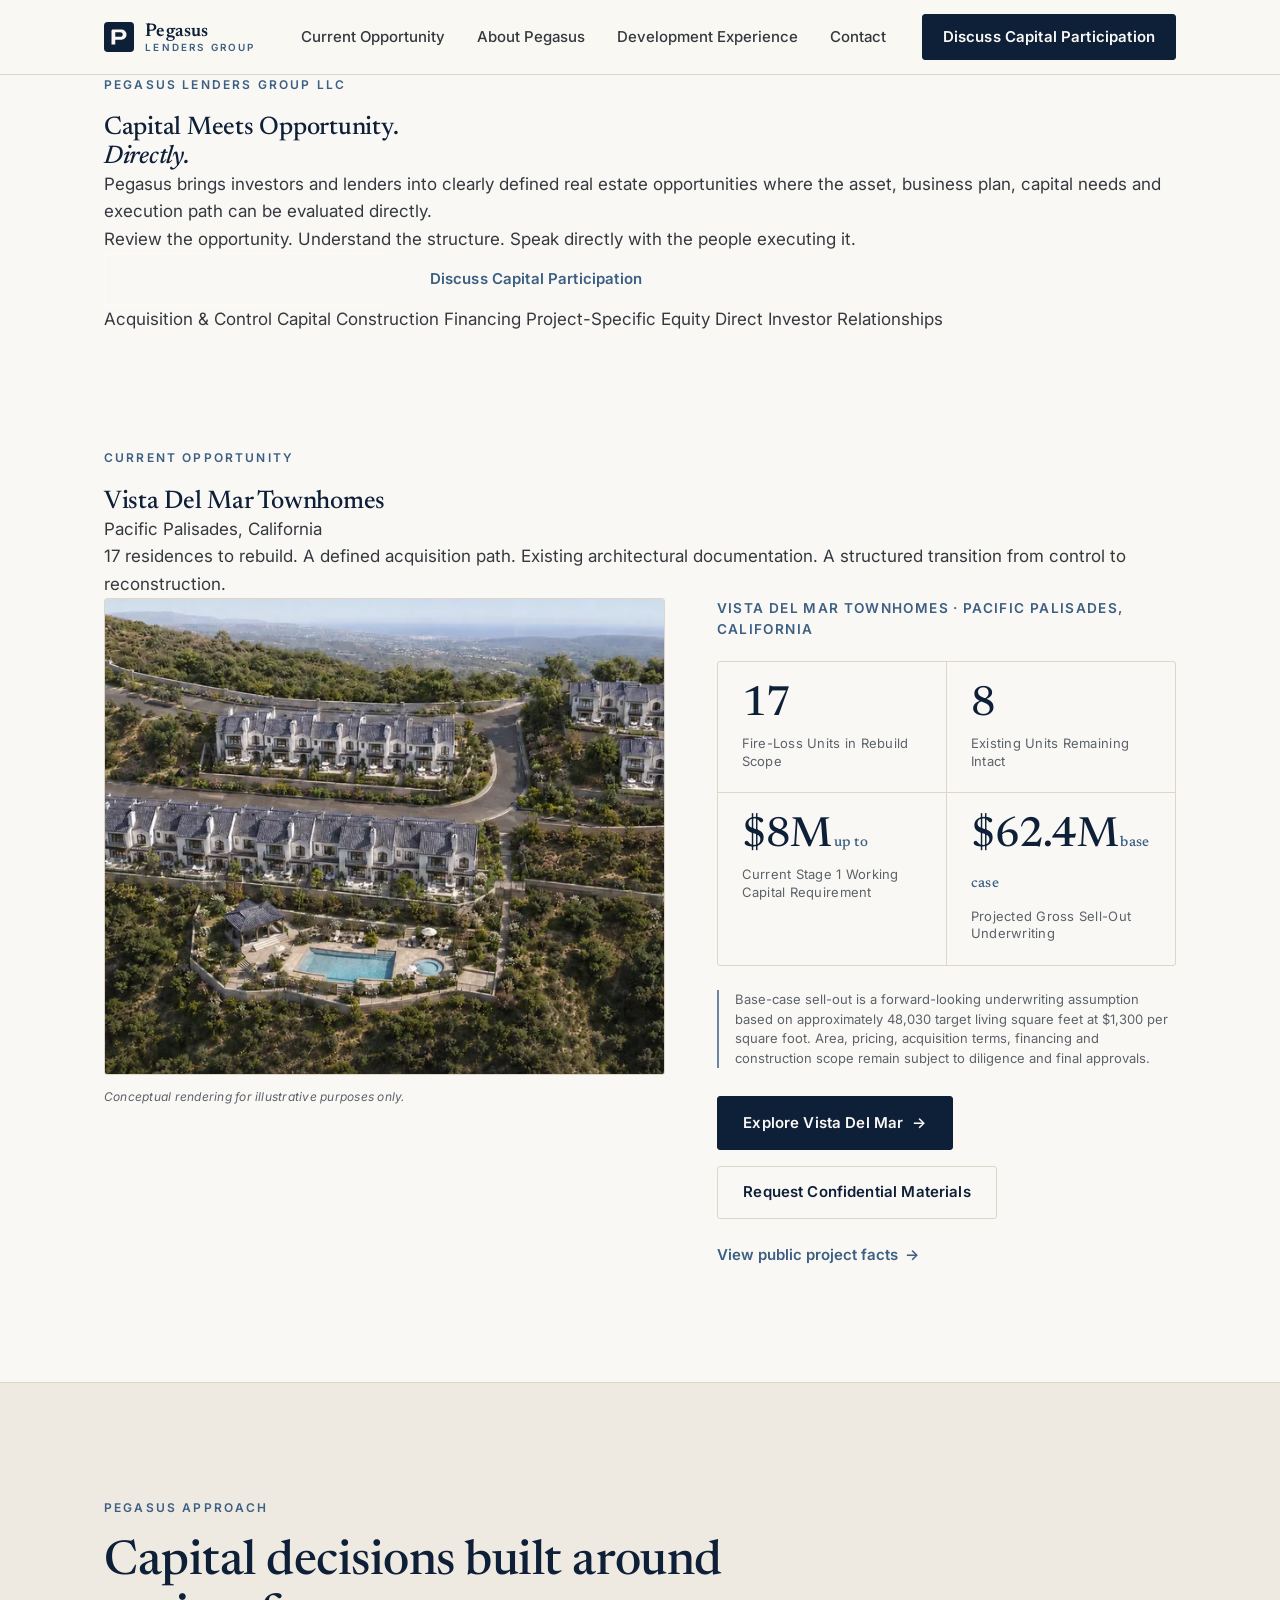
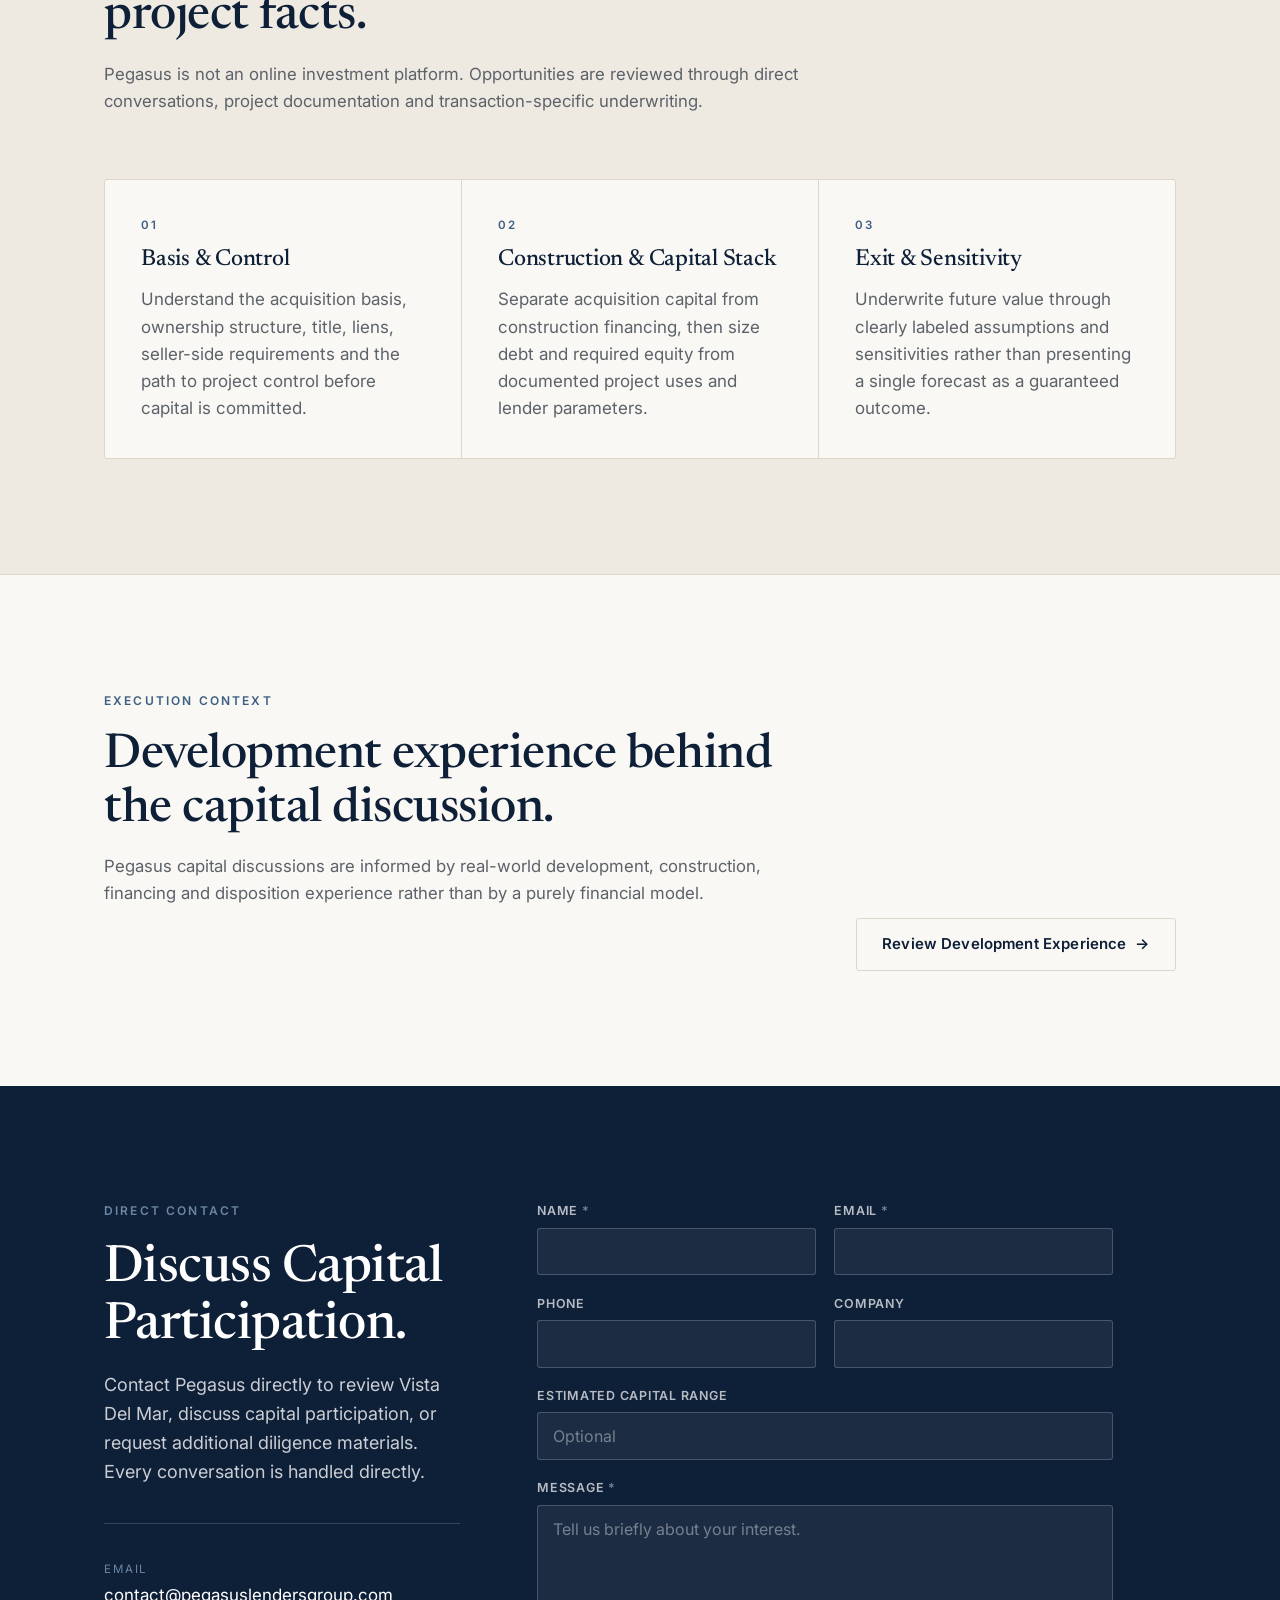
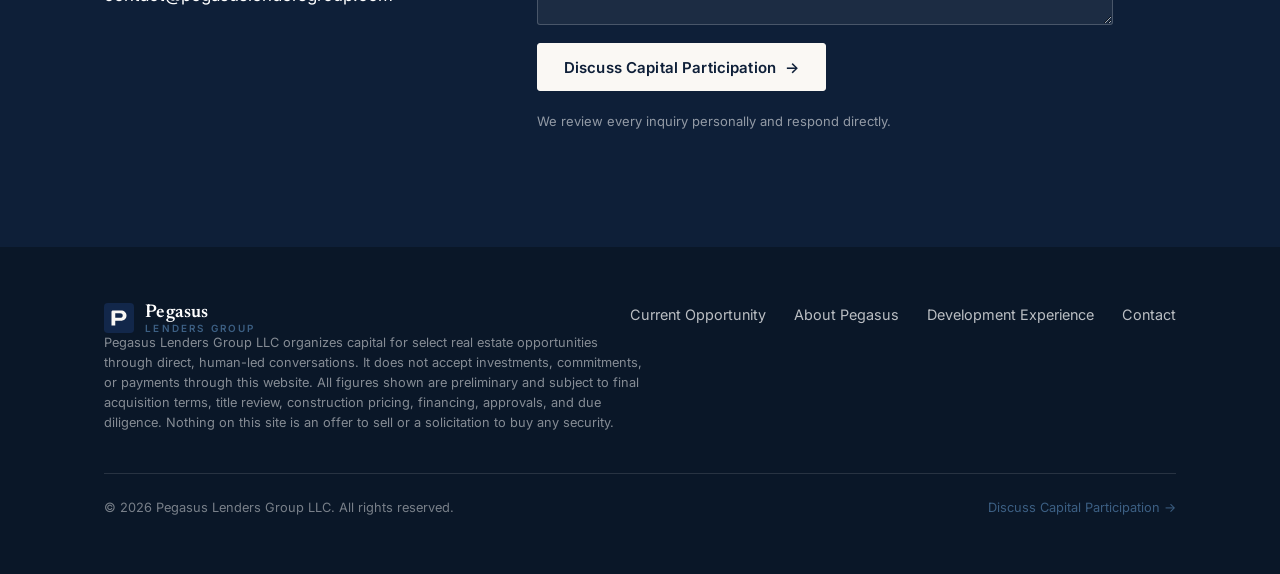
==== index.html @ 23fda511 "Separate Pegasus investor lead from current opportunity" ====
<!DOCTYPE html>
<html lang="en">
<head>
  <meta charset="UTF-8" />
  <meta name="viewport" content="width=device-width, initial-scale=1.0" />
  <script>document.documentElement.className += " js";</script>
  <title>Pegasus Lenders Group — Real Estate Capital & Current Opportunities</title>
  <meta name="description" content="Pegasus Lenders Group LLC organizes capital for select real estate opportunities through direct, human-led relationships. Review the current Vista Del Mar opportunity in Pacific Palisades." />
  <link rel="preconnect" href="https://fonts.googleapis.com" />
  <link rel="preconnect" href="https://fonts.gstatic.com" crossorigin />
  <link href="https://fonts.googleapis.com/css2?family=Inter:wght@400;500;600;700&family=Newsreader:opsz,wght@6..72,400;6..72,500;6..72,600&display=swap" rel="stylesheet" />
  <link rel="stylesheet" href="styles.css" />
  <link rel="icon" href="assets/favicon.svg" type="image/svg+xml" />
</head>
<body>
  <!-- Hidden static form for Netlify build-time detection.
       Field names must match the visible form exactly. -->
  <form name="capital-interest" method="POST" data-netlify="true" netlify-honeypot="bot-field" hidden>
    <input type="text" name="name" />
    <input type="email" name="email" />
    <input type="tel" name="phone" />
    <input type="text" name="company" />
    <input type="text" name="capitalRange" />
    <textarea name="message"></textarea>
    <input name="bot-field" />
  </form>

  <!-- ============ Header ============ -->
  <header class="site-header">
    <div class="wrap site-header__inner">
      <a class="brand" href="index.html" aria-label="Pegasus Lenders Group home">
        <svg class="brand__mark" viewBox="0 0 32 32" fill="none" aria-hidden="true">
          <rect width="32" height="32" rx="4" fill="#0e1f38" />
          <path d="M8 24V9.5C8 8.7 8.7 8 9.5 8H18c3.6 0 6 2.2 6 5.4 0 3.3-2.5 5.6-6.2 5.6H12v5H8Zm4-8.3h5.2c1.7 0 2.8-1 2.8-2.5s-1.1-2.4-2.8-2.4H12v4.9Z" fill="#faf8f4" />
        </svg>
        <span class="brand__text">
          <span class="brand__name">Pegasus</span>
          <span class="brand__sub">Lenders Group</span>
        </span>
      </a>

      <nav class="nav" aria-label="Primary">
        <ul class="nav__links">
          <li><a href="#opportunity">Current Opportunity</a></li>
          <li><a href="about.html">About Pegasus</a></li>
          <li><a href="development-experience.html">Development Experience</a></li>
          <li><a href="#contact">Contact</a></li>
        </ul>
        <a href="#contact" class="btn btn--primary nav__cta">Discuss Capital Participation</a>
      </nav>

      <button class="nav-toggle" aria-label="Menu" aria-expanded="false">
        <svg viewBox="0 0 24 24" fill="none" stroke="currentColor" stroke-width="1.8">
          <path d="M4 7h16M4 12h16M4 17h16" stroke-linecap="round" />
        </svg>
      </button>
    </div>
  </header>

  <main>
    <!-- ============ Corporate Investor Lead ============ -->
    <section class="capital-hero">
      <div class="wrap capital-hero__inner reveal">
        <p class="eyebrow">Pegasus Lenders Group LLC</p>
        <h1>Capital Meets Opportunity.<br><em>Directly.</em></h1>
        <p class="capital-hero__lede">Pegasus brings investors and lenders into clearly defined real estate opportunities where the asset, business plan, capital needs and execution path can be evaluated directly.</p>
        <p class="capital-hero__statement">Review the opportunity. Understand the structure. Speak directly with the people executing it.</p>
        <div class="btn-row capital-hero__actions">
          <a href="#opportunity" class="btn btn--light">Review Current Opportunity <span class="btn-arrow">→</span></a>
          <a href="#contact" class="btn btn--outline-light">Discuss Capital Participation</a>
        </div>
      </div>
      <div class="capital-hero__strip">
        <div class="wrap">
          <span>Acquisition &amp; Control Capital</span>
          <span>Construction Financing</span>
          <span>Project-Specific Equity</span>
          <span>Direct Investor Relationships</span>
        </div>
      </div>
    </section>

    <!-- ============ Current Opportunity ============ -->
    <section class="section current-opportunity" id="opportunity">
      <div class="wrap">
        <div class="opportunity-head reveal">
          <p class="eyebrow">Current Opportunity</p>
          <h2>Vista Del Mar Townhomes</h2>
          <p class="opportunity-head__place">Pacific Palisades, California</p>
          <p class="opportunity-head__lede">17 residences to rebuild. A defined acquisition path. Existing architectural documentation. A structured transition from control to reconstruction.</p>
        </div>

        <div class="lead__panel reveal">
          <figure class="lead__media opp__media">
            <span class="opp__tag">Current Opportunity</span>
            <picture>
              <source type="image/webp" srcset="public/images/projects/vista-del-mar/vista-del-mar-featured-960.webp 960w, public/images/projects/vista-del-mar/vista-del-mar-featured.webp 1672w" sizes="(max-width: 960px) 100vw, 56vw" />
              <img src="public/images/projects/vista-del-mar/vista-del-mar-featured.png" width="1672" height="941" fetchpriority="high" alt="Aerial conceptual rendering of Vista Del Mar Townhomes — a hillside townhouse community with a central pool and access roads, Pacific Palisades, California" />
            </picture>
            <figcaption class="opp__caption">Conceptual rendering for illustrative purposes only.</figcaption>
          </figure>

          <div class="lead__facts">
            <p class="lead__project">Vista Del Mar Townhomes · Pacific Palisades, California</p>

            <div class="stats">
              <div class="stat">
                <div class="stat__value">17</div>
                <span class="stat__label">Fire-Loss Units in Rebuild Scope</span>
              </div>
              <div class="stat">
                <div class="stat__value">8</div>
                <span class="stat__label">Existing Units Remaining Intact</span>
              </div>
              <div class="stat">
                <div class="stat__value">$8M<span class="unit">up to</span></div>
                <span class="stat__label">Current Stage 1 Working Capital Requirement</span>
              </div>
              <div class="stat">
                <div class="stat__value">$62.4M<span class="unit">base case</span></div>
                <span class="stat__label">Projected Gross Sell-Out Underwriting</span>
              </div>
            </div>

            <p class="disclaimer">Base-case sell-out is a forward-looking underwriting assumption based on approximately 48,030 target living square feet at $1,300 per square foot. Area, pricing, acquisition terms, financing and construction scope remain subject to diligence and final approvals.</p>

            <div class="btn-row">
              <a href="project.html" class="btn btn--primary">Explore Vista Del Mar <span class="btn-arrow">→</span></a>
              <a href="#contact" class="btn btn--ghost">Request Confidential Materials</a>
            </div>
            <a href="https://vistadelmartownhomes.com" target="_blank" rel="noopener noreferrer" class="text-link opportunity-facts-link">View public project facts <span class="btn-arrow">→</span></a>
          </div>
        </div>
      </div>
    </section>


    <section class="section section--stone" id="approach">
      <div class="wrap">
        <div class="section-head reveal">
          <p class="eyebrow">Pegasus Approach</p>
          <h2>Capital decisions built around project facts.</h2>
          <p class="section-head__support">Pegasus is not an online investment platform. Opportunities are reviewed through direct conversations, project documentation and transaction-specific underwriting.</p>
        </div>
        <div class="method-grid reveal">
          <article class="method-card">
            <span class="method-card__number">01</span>
            <h3>Basis & Control</h3>
            <p>Understand the acquisition basis, ownership structure, title, liens, seller-side requirements and the path to project control before capital is committed.</p>
          </article>
          <article class="method-card">
            <span class="method-card__number">02</span>
            <h3>Construction & Capital Stack</h3>
            <p>Separate acquisition capital from construction financing, then size debt and required equity from documented project uses and lender parameters.</p>
          </article>
          <article class="method-card">
            <span class="method-card__number">03</span>
            <h3>Exit & Sensitivity</h3>
            <p>Underwrite future value through clearly labeled assumptions and sensitivities rather than presenting a single forecast as a guaranteed outcome.</p>
          </article>
        </div>
      </div>
    </section>

    <section class="section" id="experience-preview">
      <div class="wrap experience-preview">
        <div class="section-head reveal">
          <p class="eyebrow">Execution Context</p>
          <h2>Development experience behind the capital discussion.</h2>
          <p class="section-head__support">Pegasus capital discussions are informed by real-world development, construction, financing and disposition experience rather than by a purely financial model.</p>
        </div>
        <div class="reveal">
          <a href="development-experience.html" class="btn btn--ghost">Review Development Experience <span class="btn-arrow">→</span></a>
        </div>
      </div>
    </section>

    <!-- ============ Direct Contact ============ -->
    <section class="section contact" id="contact">
      <div class="wrap">
        <div class="contact__grid">
          <div class="contact__intro reveal">
            <p class="eyebrow">Direct Contact</p>
            <h2>Discuss Capital Participation.</h2>
            <p class="lede">Contact Pegasus directly to review Vista Del Mar, discuss capital participation, or request additional diligence materials. Every conversation is handled directly.</p>

            <div class="contact__detail">
              <div class="contact__detail-item">
                <span>Email</span>
                <a href="mailto:contact@pegasuslendersgroup.com">contact@pegasuslendersgroup.com</a>
              </div>
            </div>
          </div>

          <div class="form-wrap reveal">
            <!-- Visible contact form — submits to Netlify via URL-encoded AJAX POST -->
            <form
              class="form"
              id="contact-form"
              name="capital-interest"
              method="POST"
              action="/"
              data-netlify="true"
              netlify-honeypot="bot-field"
              novalidate
            >
              <input type="hidden" name="form-name" value="capital-interest" />

              <!-- Honeypot: visually hidden, hidden from assistive tech, skipped in tab order -->
              <div class="visually-hidden" aria-hidden="true">
                <label>Do not fill this field
                  <input name="bot-field" tabindex="-1" autocomplete="off" />
                </label>
              </div>

              <div class="field">
                <label for="name">Name <span class="req" aria-hidden="true">*</span></label>
                <input type="text" id="name" name="name" autocomplete="name" required aria-required="true" />
                <span class="field__error" id="name-error" hidden>Please enter your name.</span>
              </div>
              <div class="field">
                <label for="email">Email <span class="req" aria-hidden="true">*</span></label>
                <input type="email" id="email" name="email" autocomplete="email" required aria-required="true" />
                <span class="field__error" id="email-error" hidden>Please enter a valid email address.</span>
              </div>
              <div class="field">
                <label for="phone">Phone</label>
                <input type="tel" id="phone" name="phone" autocomplete="tel" />
              </div>
              <div class="field">
                <label for="company">Company</label>
                <input type="text" id="company" name="company" autocomplete="organization" />
              </div>
              <div class="field field--full">
                <label for="capitalRange">Estimated Capital Range</label>
                <input type="text" id="capitalRange" name="capitalRange" placeholder="Optional" />
              </div>
              <div class="field field--full">
                <label for="message">Message <span class="req" aria-hidden="true">*</span></label>
                <textarea id="message" name="message" required aria-required="true" placeholder="Tell us briefly about your interest."></textarea>
                <span class="field__error" id="message-error" hidden>Please enter a message.</span>
              </div>

              <div class="form__actions">
                <button type="submit" class="btn btn--primary" id="submit-btn">Discuss Capital Participation <span class="btn-arrow">→</span></button>
                <p class="form__note">We review every inquiry personally and respond directly.</p>
              </div>

              <p class="form-status form-status--error" id="form-error" role="alert" hidden>
                Your message could not be sent. Please email
                <a href="mailto:contact@pegasuslendersgroup.com">contact@pegasuslendersgroup.com</a>.
              </p>
            </form>

            <!-- Success confirmation (revealed on success; focus moves here) -->
            <div class="form-success" id="form-success" tabindex="-1" role="status" aria-live="polite" hidden>
              <h3>Thank you.</h3>
              <p>Your message has been received. Pegasus will contact you directly.</p>
            </div>
          </div>
        </div>
      </div>
    </section>
  </main>

  <!-- ============ Footer ============ -->
  <footer class="site-footer">
    <div class="wrap">
      <div class="site-footer__inner">
        <div class="brand">
          <svg class="brand__mark" viewBox="0 0 32 32" fill="none" aria-hidden="true">
            <rect width="32" height="32" rx="4" fill="#12274a" />
            <path d="M8 24V9.5C8 8.7 8.7 8 9.5 8H18c3.6 0 6 2.2 6 5.4 0 3.3-2.5 5.6-6.2 5.6H12v5H8Zm4-8.3h5.2c1.7 0 2.8-1 2.8-2.5s-1.1-2.4-2.8-2.4H12v4.9Z" fill="#faf8f4" />
          </svg>
          <span class="brand__text">
            <span class="brand__name">Pegasus</span>
            <span class="brand__sub">Lenders Group</span>
          </span>
        </div>
        <nav class="site-footer__nav" aria-label="Footer">
          <a href="#opportunity">Current Opportunity</a>
          <a href="about.html">About Pegasus</a>
          <a href="development-experience.html">Development Experience</a>
          <a href="#contact">Contact</a>
        </nav>
      </div>
      <p class="site-footer__legal">Pegasus Lenders Group LLC organizes capital for select real estate opportunities through direct, human-led conversations. It does not accept investments, commitments, or payments through this website. All figures shown are preliminary and subject to final acquisition terms, title review, construction pricing, financing, approvals, and due diligence. Nothing on this site is an offer to sell or a solicitation to buy any security.</p>
      <div class="site-footer__bottom">
        <span>© 2026 Pegasus Lenders Group LLC. All rights reserved.</span>
        <a href="#contact">Discuss Capital Participation →</a>
      </div>
    </div>
  </footer>

  <script src="script.js"></script>
</body>
</html>
---- styles.css ----
/* ============================================================
   Pegasus Lenders Group — Design System
   Institutional · direct · financially serious · modern · clean
   Palette: warm white · light stone · deep navy · graphite · restrained steel blue
   No gold. No crypto aesthetic.
   ============================================================ */

:root {
  /* Palette */
  --warm-white: #faf8f4;
  --stone: #efeae1;
  --stone-2: #e7e1d6;
  --hairline: #ded7c9;
  --navy: #0e1f38;
  --navy-deep: #0a1728;
  --graphite: #34393f;
  --graphite-soft: #5c626a;
  --steel: #3c5f83;
  --steel-soft: #6a86a3;

  /* Typography */
  --serif: "Newsreader", Georgia, "Times New Roman", serif;
  --sans: "Inter", -apple-system, BlinkMacSystemFont, "Segoe UI", Helvetica, Arial, sans-serif;

  /* Rhythm */
  --section-y: clamp(4.5rem, 9vw, 8.5rem);
  --gutter: clamp(1.25rem, 5vw, 4rem);
  --maxw: 1200px;
  --radius: 3px;
  --ease: cubic-bezier(0.22, 1, 0.36, 1);
}

*,
*::before,
*::after {
  box-sizing: border-box;
}

html {
  scroll-behavior: smooth;
  -webkit-text-size-adjust: 100%;
}

body {
  margin: 0;
  font-family: var(--sans);
  color: var(--graphite);
  background: var(--warm-white);
  line-height: 1.6;
  font-size: 1.0625rem;
  -webkit-font-smoothing: antialiased;
  text-rendering: optimizeLegibility;
}

img {
  max-width: 100%;
  display: block;
}

/* Ensure the [hidden] attribute always wins over component display rules
   (e.g. .form { display: grid }) — used for form success/error toggling. */
[hidden] {
  display: none !important;
}

a {
  color: var(--steel);
  text-decoration: none;
  transition: color 0.2s var(--ease);
}

a:hover {
  color: var(--navy);
}

h1,
h2,
h3,
h4 {
  font-family: var(--serif);
  color: var(--navy);
  font-weight: 500;
  line-height: 1.12;
  letter-spacing: -0.01em;
  margin: 0;
}

p {
  margin: 0;
}

/* ---------- Layout helpers ---------- */
.wrap {
  width: 100%;
  max-width: var(--maxw);
  margin-inline: auto;
  padding-inline: var(--gutter);
}

.section {
  padding-block: var(--section-y);
}

.section--stone {
  background: var(--stone);
  border-block: 1px solid var(--hairline);
}

.eyebrow {
  font-family: var(--sans);
  font-size: 0.75rem;
  font-weight: 600;
  letter-spacing: 0.18em;
  text-transform: uppercase;
  color: var(--steel);
  margin: 0 0 1.25rem;
}

.section-head {
  max-width: 46rem;
  margin-bottom: clamp(2.5rem, 5vw, 4rem);
}

.section-head h2 {
  font-size: clamp(1.9rem, 4vw, 3rem);
}

.section-head .lede {
  margin-top: 1rem;
  font-size: 1.125rem;
  color: var(--graphite-soft);
  max-width: 40rem;
}

/* ---------- Buttons ---------- */
.btn {
  display: inline-flex;
  align-items: center;
  gap: 0.55rem;
  font-family: var(--sans);
  font-size: 0.9375rem;
  font-weight: 600;
  letter-spacing: 0.01em;
  padding: 0.85rem 1.6rem;
  border-radius: var(--radius);
  border: 1px solid transparent;
  cursor: pointer;
  transition: all 0.2s var(--ease);
  white-space: nowrap;
}

.btn--primary {
  background: var(--navy);
  color: var(--warm-white);
  border-color: var(--navy);
}

.btn--primary:hover {
  background: var(--navy-deep);
  color: #fff;
  transform: translateY(-1px);
}

.btn--ghost {
  background: transparent;
  color: var(--navy);
  border-color: var(--hairline);
}

.btn--ghost:hover {
  border-color: var(--navy);
  color: var(--navy);
}

.btn--light {
  background: transparent;
  color: var(--warm-white);
  border-color: rgba(255, 255, 255, 0.32);
}

.btn--light:hover {
  border-color: rgba(255, 255, 255, 0.9);
  color: #fff;
}

/* Filled light button for primary actions on dark backgrounds. */
.btn--invert {
  background: var(--warm-white);
  color: var(--navy);
  border-color: var(--warm-white);
}

.btn--invert:hover {
  background: #fff;
  color: var(--navy-deep);
  transform: translateY(-1px);
}

.btn-arrow {
  transition: transform 0.2s var(--ease);
}

.btn:hover .btn-arrow {
  transform: translateX(3px);
}

.btn-row {
  display: flex;
  flex-wrap: wrap;
  gap: 1rem;
}

/* ---------- Header ---------- */
.site-header {
  position: sticky;
  top: 0;
  z-index: 50;
  background: rgba(250, 248, 244, 0.86);
  backdrop-filter: saturate(180%) blur(12px);
  border-bottom: 1px solid var(--hairline);
}

.site-header__inner {
  display: flex;
  align-items: center;
  justify-content: space-between;
  height: 74px;
}

.brand {
  display: inline-flex;
  align-items: center;
  gap: 0.7rem;
  color: var(--navy);
}

.brand__mark {
  width: 30px;
  height: 30px;
  flex: none;
}

.brand__text {
  display: flex;
  flex-direction: column;
  line-height: 1.05;
}

.brand__name {
  font-family: var(--serif);
  font-size: 1.16rem;
  font-weight: 600;
  letter-spacing: 0.01em;
}

.brand__sub {
  font-size: 0.62rem;
  font-weight: 600;
  letter-spacing: 0.22em;
  text-transform: uppercase;
  color: var(--steel);
}

.nav {
  display: flex;
  align-items: center;
  gap: 2.25rem;
}

.nav__links {
  display: flex;
  gap: 2rem;
  list-style: none;
  margin: 0;
  padding: 0;
}

.nav__links a {
  color: var(--graphite);
  font-size: 0.9375rem;
  font-weight: 500;
}

.nav__links a:hover {
  color: var(--navy);
}

.nav__cta {
  padding: 0.6rem 1.25rem;
}

.nav-toggle {
  display: none;
  background: none;
  border: 0;
  cursor: pointer;
  padding: 0.5rem;
  color: var(--navy);
}

.nav-toggle svg {
  width: 24px;
  height: 24px;
}

/* ---------- Hero ---------- */
.hero {
  position: relative;
  background: var(--navy);
  color: var(--warm-white);
  overflow: hidden;
}

.hero__bg {
  position: absolute;
  inset: 0;
  opacity: 0.6;
  z-index: 0;
}

.hero__bg picture {
  display: block;
  width: 100%;
  height: 100%;
}

.hero__bg img {
  width: 100%;
  height: 100%;
  object-fit: cover;
  object-position: 70% center;
}

/* Deep-navy blend: near-opaque behind the text (left), lifting on the
   right so the Hollyline crop supports the hero without competing. */
.hero::after {
  content: "";
  position: absolute;
  inset: 0;
  background: linear-gradient(
      100deg,
      rgba(10, 23, 40, 0.95) 0%,
      rgba(10, 23, 40, 0.86) 46%,
      rgba(14, 31, 56, 0.62) 100%
    ),
    linear-gradient(
      to bottom,
      rgba(10, 23, 40, 0.15) 0%,
      rgba(10, 23, 40, 0) 40%,
      rgba(10, 23, 40, 0.35) 100%
    );
  z-index: 1;
}

.hero__inner {
  position: relative;
  z-index: 2;
  padding-block: clamp(5rem, 12vw, 9.5rem);
  max-width: 54rem;
}

.hero .eyebrow {
  color: var(--steel-soft);
}

.hero h1 {
  color: #fff;
  font-size: clamp(2.6rem, 6.2vw, 5rem);
  line-height: 1.04;
  letter-spacing: -0.02em;
}

.hero__lede {
  margin-top: 1.75rem;
  font-size: clamp(1.125rem, 2vw, 1.375rem);
  color: rgba(255, 255, 255, 0.82);
  max-width: 40rem;
  line-height: 1.5;
}

.hero .btn-row {
  margin-top: 2.5rem;
}

/* ---------- Lead: Pegasus identity + current opportunity ---------- */
.lead__intro {
  max-width: 52rem;
  margin-bottom: clamp(2rem, 4vw, 3rem);
}

.lead__intro h1 {
  font-size: clamp(2.1rem, 4.6vw, 3.4rem);
  line-height: 1.08;
}

.lead__support {
  margin-top: 1.25rem;
  font-size: clamp(1.1rem, 1.7vw, 1.3rem);
  color: var(--graphite-soft);
  max-width: 42rem;
  line-height: 1.5;
}

.lead__panel {
  display: grid;
  grid-template-columns: 1.1fr 0.9fr;
  gap: clamp(2rem, 4vw, 3.5rem);
  align-items: start;
}

.lead__facts {
  display: flex;
  flex-direction: column;
}

.lead__project {
  font-size: 0.85rem;
  font-weight: 600;
  letter-spacing: 0.1em;
  text-transform: uppercase;
  color: var(--steel);
  margin: 0;
}

.lead__facts .stats {
  margin-top: 1.25rem;
}

.lead__facts .btn-row {
  margin-top: 1.75rem;
}

/* Rendering figure (shared) */
.opp__media,
.lead__media {
  position: relative;
  margin: 0;
}

.opp__media picture,
.lead__media picture {
  display: block;
  position: relative;
  border-radius: var(--radius);
  overflow: hidden;
  border: 1px solid var(--hairline);
  aspect-ratio: 4 / 3.4;
  background: var(--stone-2);
}

.opp__media img,
.lead__media img {
  width: 100%;
  height: 100%;
  object-fit: cover;
}

.opp__caption {
  margin-top: 0.75rem;
  font-size: 0.75rem;
  letter-spacing: 0.02em;
  color: var(--graphite-soft);
  font-style: italic;
}

.opp__tag {
  position: absolute;
  top: 1rem;
  left: 1rem;
  background: rgba(10, 23, 40, 0.9);
  color: #fff;
  font-size: 0.7rem;
  font-weight: 600;
  letter-spacing: 0.14em;
  text-transform: uppercase;
  padding: 0.45rem 0.85rem;
  border-radius: 2px;
}

/* Stat grid — let the numbers carry it */
.stats {
  margin-top: 2.25rem;
  display: grid;
  grid-template-columns: repeat(2, 1fr);
  gap: 1px;
  background: var(--hairline);
  border: 1px solid var(--hairline);
  border-radius: var(--radius);
  overflow: hidden;
}

.stat {
  background: var(--warm-white);
  padding: 1.4rem 1.5rem;
}

.stat--wide {
  grid-column: 1 / -1;
}

.stat__value {
  font-family: var(--serif);
  font-size: clamp(1.9rem, 4vw, 2.6rem);
  font-weight: 500;
  color: var(--navy);
  line-height: 1;
  letter-spacing: -0.02em;
  font-variant-numeric: tabular-nums lining-nums;
}

.stat__value .unit {
  font-size: 0.9rem;
  color: var(--steel);
  letter-spacing: 0.02em;
  margin-left: 0.15rem;
}

.stat__label {
  display: block;
  margin-top: 0.55rem;
  font-family: var(--sans);
  font-size: 0.8125rem;
  color: var(--graphite-soft);
  letter-spacing: 0.02em;
  line-height: 1.35;
}

.disclaimer {
  margin-top: 1.5rem;
  font-size: 0.8125rem;
  line-height: 1.5;
  color: var(--graphite-soft);
  border-left: 2px solid var(--steel-soft);
  padding-left: 1rem;
}

/* ---------- Development Experience (proof of execution) ---------- */
.text-link {
  display: inline-flex;
  align-items: center;
  gap: 0.45rem;
  margin-top: 1.5rem;
  font-size: 0.9375rem;
  font-weight: 600;
  color: var(--steel);
}

.text-link:hover {
  color: var(--navy);
}

.text-link:hover .btn-arrow {
  transform: translateX(3px);
}

.proof-grid {
  display: grid;
  grid-template-columns: repeat(2, 1fr);
  gap: clamp(1.5rem, 3.5vw, 3rem);
}

.proof-card__media {
  margin: 0;
  overflow: hidden;
  border-radius: var(--radius);
  border: 1px solid var(--hairline);
  background: var(--stone-2);
  aspect-ratio: 3 / 2;
}

.proof-card__media picture {
  display: block;
  width: 100%;
  height: 100%;
}

.proof-card__media img {
  width: 100%;
  height: 100%;
  object-fit: cover;
}

.proof-card__meta {
  display: flex;
  align-items: center;
  justify-content: space-between;
  gap: 1rem;
  margin-top: 1.15rem;
}

.proof-card__meta h2,
.proof-card__meta h3 {
  font-size: clamp(1.2rem, 2vw, 1.5rem);
}

.proof-card__place {
  margin-top: 0.5rem;
  font-size: 0.85rem;
  color: var(--graphite-soft);
}

.status {
  flex: none;
  font-size: 0.68rem;
  font-weight: 600;
  letter-spacing: 0.1em;
  text-transform: uppercase;
  padding: 0.32rem 0.7rem;
  border-radius: 2px;
  border: 1px solid transparent;
}

.status--progress {
  color: var(--steel);
  background: rgba(60, 95, 131, 0.1);
  border-color: rgba(60, 95, 131, 0.28);
}

.status--done {
  color: var(--navy);
  background: rgba(14, 31, 56, 0.08);
  border-color: rgba(14, 31, 56, 0.2);
}

/* ---------- Contact ---------- */
.contact {
  background: var(--navy);
  color: var(--warm-white);
}

.contact h2 {
  color: #fff;
  font-size: clamp(2rem, 4.5vw, 3.2rem);
}

.contact__grid {
  display: grid;
  grid-template-columns: 0.85fr 1.15fr;
  gap: clamp(2.5rem, 6vw, 5rem);
  align-items: start;
}

.contact__intro .lede {
  margin-top: 1rem;
  color: rgba(255, 255, 255, 0.78);
  font-size: 1.125rem;
  max-width: 26rem;
}

.contact__intro .eyebrow {
  color: var(--steel-soft);
}

.contact__detail {
  margin-top: 2.25rem;
  padding-top: 2.25rem;
  border-top: 1px solid rgba(255, 255, 255, 0.16);
  display: grid;
  gap: 1rem;
}

.contact__detail a {
  color: #fff;
}

.contact__detail-item span {
  display: block;
  font-size: 0.72rem;
  letter-spacing: 0.16em;
  text-transform: uppercase;
  color: var(--steel-soft);
  margin-bottom: 0.25rem;
}

/* Form */
.form {
  display: grid;
  grid-template-columns: 1fr 1fr;
  gap: 1.15rem;
}

.field {
  display: flex;
  flex-direction: column;
  gap: 0.4rem;
}

.field--full {
  grid-column: 1 / -1;
}

.field label {
  font-size: 0.78rem;
  font-weight: 600;
  letter-spacing: 0.06em;
  text-transform: uppercase;
  color: rgba(255, 255, 255, 0.7);
}

.field input,
.field select,
.field textarea {
  font-family: var(--sans);
  font-size: 1rem;
  color: #fff;
  background: rgba(255, 255, 255, 0.06);
  border: 1px solid rgba(255, 255, 255, 0.2);
  border-radius: var(--radius);
  padding: 0.8rem 0.9rem;
  transition: border-color 0.2s var(--ease), background 0.2s var(--ease);
}

.field textarea {
  resize: vertical;
  min-height: 120px;
}

.field select {
  appearance: none;
  background-image: url("data:image/svg+xml,%3Csvg xmlns='http://www.w3.org/2000/svg' width='12' height='8' viewBox='0 0 12 8'%3E%3Cpath fill='%236a86a3' d='M1 1l5 5 5-5'/%3E%3C/svg%3E");
  background-repeat: no-repeat;
  background-position: right 0.9rem center;
  padding-right: 2.25rem;
}

.field select option {
  color: #111;
}

.field input::placeholder,
.field textarea::placeholder {
  color: rgba(255, 255, 255, 0.4);
}

.field input:focus,
.field select:focus,
.field textarea:focus {
  outline: none;
  border-color: var(--steel-soft);
  background: rgba(255, 255, 255, 0.1);
}

.form__actions {
  grid-column: 1 / -1;
  display: flex;
  align-items: center;
  gap: 1.25rem;
  flex-wrap: wrap;
}

.form__actions .btn--primary {
  background: var(--warm-white);
  color: var(--navy);
  border-color: var(--warm-white);
}

.form__actions .btn--primary:hover {
  background: #fff;
}

.form__note {
  font-size: 0.8125rem;
  color: rgba(255, 255, 255, 0.55);
}

/* Required marker + inline validation */
.req {
  color: var(--steel-soft);
}

.field__error {
  font-size: 0.8rem;
  color: #ffb4a8;
}

.field input[aria-invalid="true"],
.field textarea[aria-invalid="true"] {
  border-color: #e0806f;
  background: rgba(224, 128, 111, 0.08);
}

.form__actions .btn--primary[disabled] {
  opacity: 0.7;
  cursor: default;
}

.form__actions .btn--primary[disabled]:hover {
  transform: none;
}

/* Submission status */
.form-status {
  grid-column: 1 / -1;
  margin: 0;
  font-size: 0.9rem;
}

.form-status--error {
  color: #ffb4a8;
}

.form-status--error a {
  color: #fff;
  text-decoration: underline;
}

/* Success confirmation (replaces the form) */
.form-success {
  background: rgba(255, 255, 255, 0.06);
  border: 1px solid rgba(255, 255, 255, 0.2);
  border-radius: var(--radius);
  padding: clamp(1.75rem, 3vw, 2.5rem);
  outline: none;
}

.form-success h3 {
  color: #fff;
  font-size: 1.6rem;
}

.form-success p {
  margin-top: 0.6rem;
  color: rgba(255, 255, 255, 0.82);
  font-size: 1.0625rem;
}

/* Visually-hidden utility (honeypot; screen-reader-only content) */
.visually-hidden {
  position: absolute !important;
  width: 1px;
  height: 1px;
  padding: 0;
  margin: -1px;
  overflow: hidden;
  clip: rect(0, 0, 0, 0);
  white-space: nowrap;
  border: 0;
}

/* ---------- Internal pages (About, Development Experience) ---------- */
.page__head {
  max-width: 46rem;
  margin-bottom: clamp(2.5rem, 5vw, 3.5rem);
}

.page__head h1 {
  font-size: clamp(2.1rem, 4.4vw, 3.2rem);
  margin-top: 0.25rem;
}

.page__head .lede {
  margin-top: 1rem;
  font-size: 1.125rem;
  color: var(--graphite-soft);
  max-width: 40rem;
}

.prose {
  max-width: 42rem;
}

.prose p {
  font-size: 1.15rem;
  line-height: 1.6;
  color: var(--graphite);
  margin-bottom: 1.15rem;
}

.prose .btn-row {
  margin-top: 2rem;
}

/* Dark-on-light back link for internal pages */
.back-link--dark {
  color: var(--steel);
}

.back-link--dark:hover {
  color: var(--navy);
}

/* Footer utility nav */
.site-footer__nav {
  display: flex;
  flex-wrap: wrap;
  gap: 1.25rem 1.75rem;
  align-items: center;
}

.site-footer__nav a {
  color: rgba(255, 255, 255, 0.72);
  font-size: 0.9rem;
}

.site-footer__nav a:hover {
  color: #fff;
}

/* ---------- Footer ---------- */
.site-footer {
  background: var(--navy-deep);
  color: rgba(255, 255, 255, 0.7);
  padding-block: 3.5rem;
  font-size: 0.9rem;
}

.site-footer__inner {
  display: flex;
  justify-content: space-between;
  align-items: flex-start;
  gap: 2rem;
  flex-wrap: wrap;
}

.site-footer .brand__name {
  color: #fff;
}

.site-footer__legal {
  max-width: 34rem;
  font-size: 0.8rem;
  line-height: 1.55;
  color: rgba(255, 255, 255, 0.5);
}

.site-footer__bottom {
  margin-top: 2.5rem;
  padding-top: 1.5rem;
  border-top: 1px solid rgba(255, 255, 255, 0.12);
  display: flex;
  justify-content: space-between;
  gap: 1rem;
  flex-wrap: wrap;
  font-size: 0.8rem;
  color: rgba(255, 255, 255, 0.45);
}

/* ---------- Project page ---------- */
.subhero {
  background: var(--navy);
  color: #fff;
  padding-block: clamp(3rem, 7vw, 5.5rem);
}

.subhero__place {
  color: var(--steel-soft);
  font-size: 0.8rem;
  font-weight: 600;
  letter-spacing: 0.16em;
  text-transform: uppercase;
}

.subhero h1 {
  color: #fff;
  font-size: clamp(2.2rem, 5vw, 3.8rem);
  margin-top: 0.9rem;
}

.subhero__lede {
  margin-top: 1.25rem;
  color: rgba(255, 255, 255, 0.8);
  max-width: 38rem;
  font-size: 1.125rem;
}

.back-link {
  display: inline-flex;
  align-items: center;
  gap: 0.4rem;
  color: var(--steel-soft);
  font-size: 0.875rem;
  font-weight: 500;
  margin-bottom: 1.5rem;
}

.back-link:hover {
  color: #fff;
}

.stats--project {
  grid-template-columns: repeat(3, 1fr);
  margin-top: 0;
}

.stats--project .stat--wide {
  grid-column: auto;
}

.figure {
  border-radius: var(--radius);
  overflow: hidden;
  border: 1px solid var(--hairline);
  background: var(--stone-2);
  aspect-ratio: 16 / 8;
}

.figure img {
  width: 100%;
  height: 100%;
  object-fit: cover;
}

/* Captioned variant: the aspect box wraps the image; caption sits below. */
.figure--captioned {
  border: 0;
  overflow: visible;
  background: none;
  border-radius: 0;
  aspect-ratio: auto;
  margin: 0;
}

.figure--captioned picture {
  display: block;
  aspect-ratio: 16 / 9;
  overflow: hidden;
  border: 1px solid var(--hairline);
  border-radius: var(--radius);
  background: var(--stone-2);
}

.detail-list {
  list-style: none;
  margin: 0;
  padding: 0;
  display: grid;
  gap: 1px;
  background: var(--hairline);
  border: 1px solid var(--hairline);
  border-radius: var(--radius);
  overflow: hidden;
}

.detail-list li {
  background: var(--warm-white);
  padding: 1.15rem 1.4rem;
  display: flex;
  justify-content: space-between;
  gap: 1.5rem;
  align-items: baseline;
}

.detail-list dt,
.detail-list .k {
  color: var(--graphite-soft);
  font-size: 0.95rem;
}

.detail-list .v {
  font-family: var(--serif);
  color: var(--navy);
  font-size: 1.15rem;
  font-variant-numeric: tabular-nums;
  text-align: right;
}

.two-col {
  display: grid;
  grid-template-columns: 1.1fr 1fr;
  gap: clamp(2rem, 5vw, 4rem);
  align-items: start;
}

/* ---------- Motion ----------
   Reveal is a progressive enhancement: content is only hidden when
   JavaScript is active (html.js). Without JS, everything is visible. */
.js .reveal {
  opacity: 0;
  transform: translateY(18px);
  transition: opacity 0.7s var(--ease), transform 0.7s var(--ease);
}

.reveal.is-visible {
  opacity: 1;
  transform: none;
}

@media (prefers-reduced-motion: reduce) {
  * {
    scroll-behavior: auto !important;
  }
  .js .reveal {
    opacity: 1;
    transform: none;
    transition: none;
  }
  .btn:hover {
    transform: none;
  }
}

/* ---------- Responsive ---------- */
@media (max-width: 960px) {
  .lead__panel,
  .contact__grid,
  .two-col {
    grid-template-columns: 1fr;
  }
  .lead__panel {
    gap: clamp(1.75rem, 5vw, 2.5rem);
  }
  .stats--project {
    grid-template-columns: repeat(2, 1fr);
  }
}

@media (max-width: 720px) {
  .nav__links,
  .nav__cta {
    display: none;
  }
  .nav-toggle {
    display: inline-flex;
  }
  .nav.is-open {
    position: absolute;
    top: 74px;
    left: 0;
    right: 0;
    background: var(--warm-white);
    border-bottom: 1px solid var(--hairline);
    padding: 1.25rem var(--gutter) 1.75rem;
  }
  .nav.is-open .nav__links {
    display: flex;
    flex-direction: column;
    gap: 1.1rem;
    width: 100%;
  }
  .nav.is-open .nav__cta {
    display: inline-flex;
    margin-top: 1rem;
  }
  .form {
    grid-template-columns: 1fr;
  }
}

@media (max-width: 560px) {
  .proof-grid {
    grid-template-columns: 1fr;
  }
}

@media (max-width: 480px) {
  .stats {
    grid-template-columns: 1fr;
  }
  .stats--project {
    grid-template-columns: 1fr;
  }
}


/* ---------- Vista Del Mar investor underwriting ---------- */
.project-copy {
  margin-top: 1rem;
  font-size: 1.05rem;
  line-height: 1.65;
  color: var(--graphite);
}
.section-head__support {
  margin-top: 1rem;
  max-width: 52rem;
  font-size: 1.05rem;
  line-height: 1.6;
  color: var(--graphite-soft);
}
.stage-grid,
.underwriting-grid,
.metric-grid,
.diligence-grid {
  display: grid;
  gap: 1px;
  background: var(--hairline);
  border: 1px solid var(--hairline);
  border-radius: var(--radius);
  overflow: hidden;
}
.stage-grid { grid-template-columns: repeat(2, 1fr); }
.metric-grid,
.underwriting-grid { grid-template-columns: repeat(4, 1fr); }
.diligence-grid { grid-template-columns: repeat(2, 1fr); }
.stage-card,
.metric-card,
.underwriting-card,
.diligence-grid > div {
  background: var(--warm-white);
  padding: clamp(1.4rem, 2.5vw, 2rem);
}
.stage-card__number,
.metric-card__label,
.underwriting-card__label,
.callout__label {
  display: block;
  font-size: 0.72rem;
  font-weight: 600;
  letter-spacing: 0.13em;
  text-transform: uppercase;
  color: var(--steel);
}
.stage-card h3,
.diligence-grid h3 {
  margin-top: 0.7rem;
  font-family: var(--serif);
  font-size: 1.45rem;
  color: var(--navy);
}
.stage-card__metric {
  margin-top: 1rem;
  font-family: var(--serif);
  font-size: 1.8rem;
  color: var(--navy);
}
.stage-card p {
  margin-top: 1rem;
  line-height: 1.6;
  color: var(--graphite);
}
.stage-card__note {
  font-size: 0.88rem;
  color: var(--graphite-soft) !important;
}
.metric-card strong,
.underwriting-card strong {
  display: block;
  margin-top: 0.55rem;
  font-family: var(--serif);
  font-size: clamp(1.5rem, 2.8vw, 2rem);
  color: var(--navy);
  font-weight: 500;
}
.underwriting-card small {
  display: block;
  margin-top: 0.7rem;
  font-size: 0.82rem;
  line-height: 1.5;
  color: var(--graphite-soft);
}
.callout {
  margin-top: 1.5rem;
  padding: clamp(1.5rem, 3vw, 2.25rem);
  border: 1px solid var(--hairline);
  border-radius: var(--radius);
  background: var(--warm-white);
}
.callout--primary {
  border-color: rgba(60,95,131,.35);
  background: rgba(60,95,131,.06);
}
.callout strong {
  display: block;
  margin-top: 0.4rem;
  font-family: var(--serif);
  font-size: clamp(2rem, 4vw, 3rem);
  font-weight: 500;
  color: var(--navy);
}
.callout p {
  margin-top: 0.65rem;
  max-width: 54rem;
  line-height: 1.6;
  color: var(--graphite-soft);
}
.uses-table-wrap {
  overflow-x: auto;
  border: 1px solid var(--hairline);
  border-radius: var(--radius);
  background: var(--warm-white);
}
.scenario-table {
  width: 100%;
  border-collapse: collapse;
  min-width: 560px;
}
.scenario-table th,
.scenario-table td {
  padding: 1rem 1.2rem;
  text-align: left;
  border-bottom: 1px solid var(--hairline);
}
.scenario-table th {
  font-size: 0.74rem;
  letter-spacing: 0.1em;
  text-transform: uppercase;
  color: var(--graphite-soft);
  background: var(--stone-2);
}
.scenario-table th:last-child,
.scenario-table td:last-child {
  text-align: right;
  font-variant-numeric: tabular-nums;
}
.scenario-table tr:last-child td { border-bottom: 0; }
.scenario-table__base td {
  font-weight: 700;
  color: var(--navy);
  background: rgba(60,95,131,.06);
}
.check-list {
  margin: 1rem 0 0;
  padding: 0;
  list-style: none;
}
.check-list li {
  position: relative;
  padding: 0.65rem 0 0.65rem 1.35rem;
  border-bottom: 1px solid var(--hairline);
  color: var(--graphite);
  line-height: 1.45;
}
.check-list li:last-child { border-bottom: 0; }
.check-list li::before {
  content: "•";
  position: absolute;
  left: 0;
  color: var(--steel);
}
@media (max-width: 960px) {
  .metric-grid,
  .underwriting-grid { grid-template-columns: repeat(2, 1fr); }
}
@media (max-width: 720px) {
  .stage-grid,
  .diligence-grid,
  .metric-grid,
  .underwriting-grid { grid-template-columns: 1fr; }
}


/* ---------- Pegasus corporate + underwriting refinement ---------- */
.method-grid{
  display:grid;
  grid-template-columns:repeat(3,1fr);
  gap:1px;
  border:1px solid var(--hairline);
  background:var(--hairline);
  border-radius:var(--radius);
  overflow:hidden;
}
.method-card{
  background:var(--warm-white);
  padding:clamp(1.5rem,3vw,2.25rem);
}
.method-card__number{
  display:block;
  font-size:.72rem;
  font-weight:600;
  letter-spacing:.14em;
  text-transform:uppercase;
  color:var(--steel);
}
.method-card h3{
  margin-top:.8rem;
  font-family:var(--serif);
  color:var(--navy);
  font-size:1.45rem;
}
.method-card p{
  margin-top:.85rem;
  color:var(--graphite-soft);
  line-height:1.6;
}
.experience-preview{
  display:grid;
  grid-template-columns:1fr auto;
  gap:2rem;
  align-items:end;
}
.project-nav{
  position:sticky;
  top:74px;
  z-index:18;
  background:rgba(250,248,244,.96);
  border-bottom:1px solid var(--hairline);
  backdrop-filter:blur(10px);
}
.project-nav__inner{
  display:flex;
  gap:1.5rem;
  overflow-x:auto;
  white-space:nowrap;
  padding-top:.85rem;
  padding-bottom:.85rem;
}
.project-nav a{
  font-size:.78rem;
  font-weight:600;
  letter-spacing:.06em;
  text-transform:uppercase;
  color:var(--graphite-soft);
}
.project-nav a:hover{color:var(--navy)}
.capital-grid{
  display:grid;
  grid-template-columns:repeat(3,1fr);
  gap:1px;
  border:1px solid var(--hairline);
  background:var(--hairline);
  border-radius:var(--radius);
  overflow:hidden;
}
.capital-card{
  background:var(--warm-white);
  padding:clamp(1.35rem,2.5vw,1.9rem);
}
.capital-card span{
  display:block;
  font-size:.7rem;
  font-weight:600;
  letter-spacing:.12em;
  text-transform:uppercase;
  color:var(--steel);
}
.capital-card strong{
  display:block;
  margin-top:.65rem;
  font-family:var(--serif);
  font-size:1.55rem;
  font-weight:500;
  color:var(--navy);
}
.capital-card p{
  margin-top:.7rem;
  color:var(--graphite-soft);
  font-size:.88rem;
  line-height:1.5;
}
.capital-note{
  margin-top:1.5rem;
  padding:1.35rem 1.5rem;
  border-left:3px solid var(--steel);
  background:rgba(60,95,131,.06);
}
.capital-note strong{
  color:var(--navy);
  font-size:1rem;
}
.capital-note p{
  margin-top:.45rem;
  color:var(--graphite-soft);
  line-height:1.55;
  max-width:56rem;
}
@media(max-width:960px){
  .method-grid,.capital-grid{grid-template-columns:1fr 1fr}
  .experience-preview{grid-template-columns:1fr}
}
@media(max-width:640px){
  .method-grid,.capital-grid{grid-template-columns:1fr}
  .project-nav{top:64px}
}
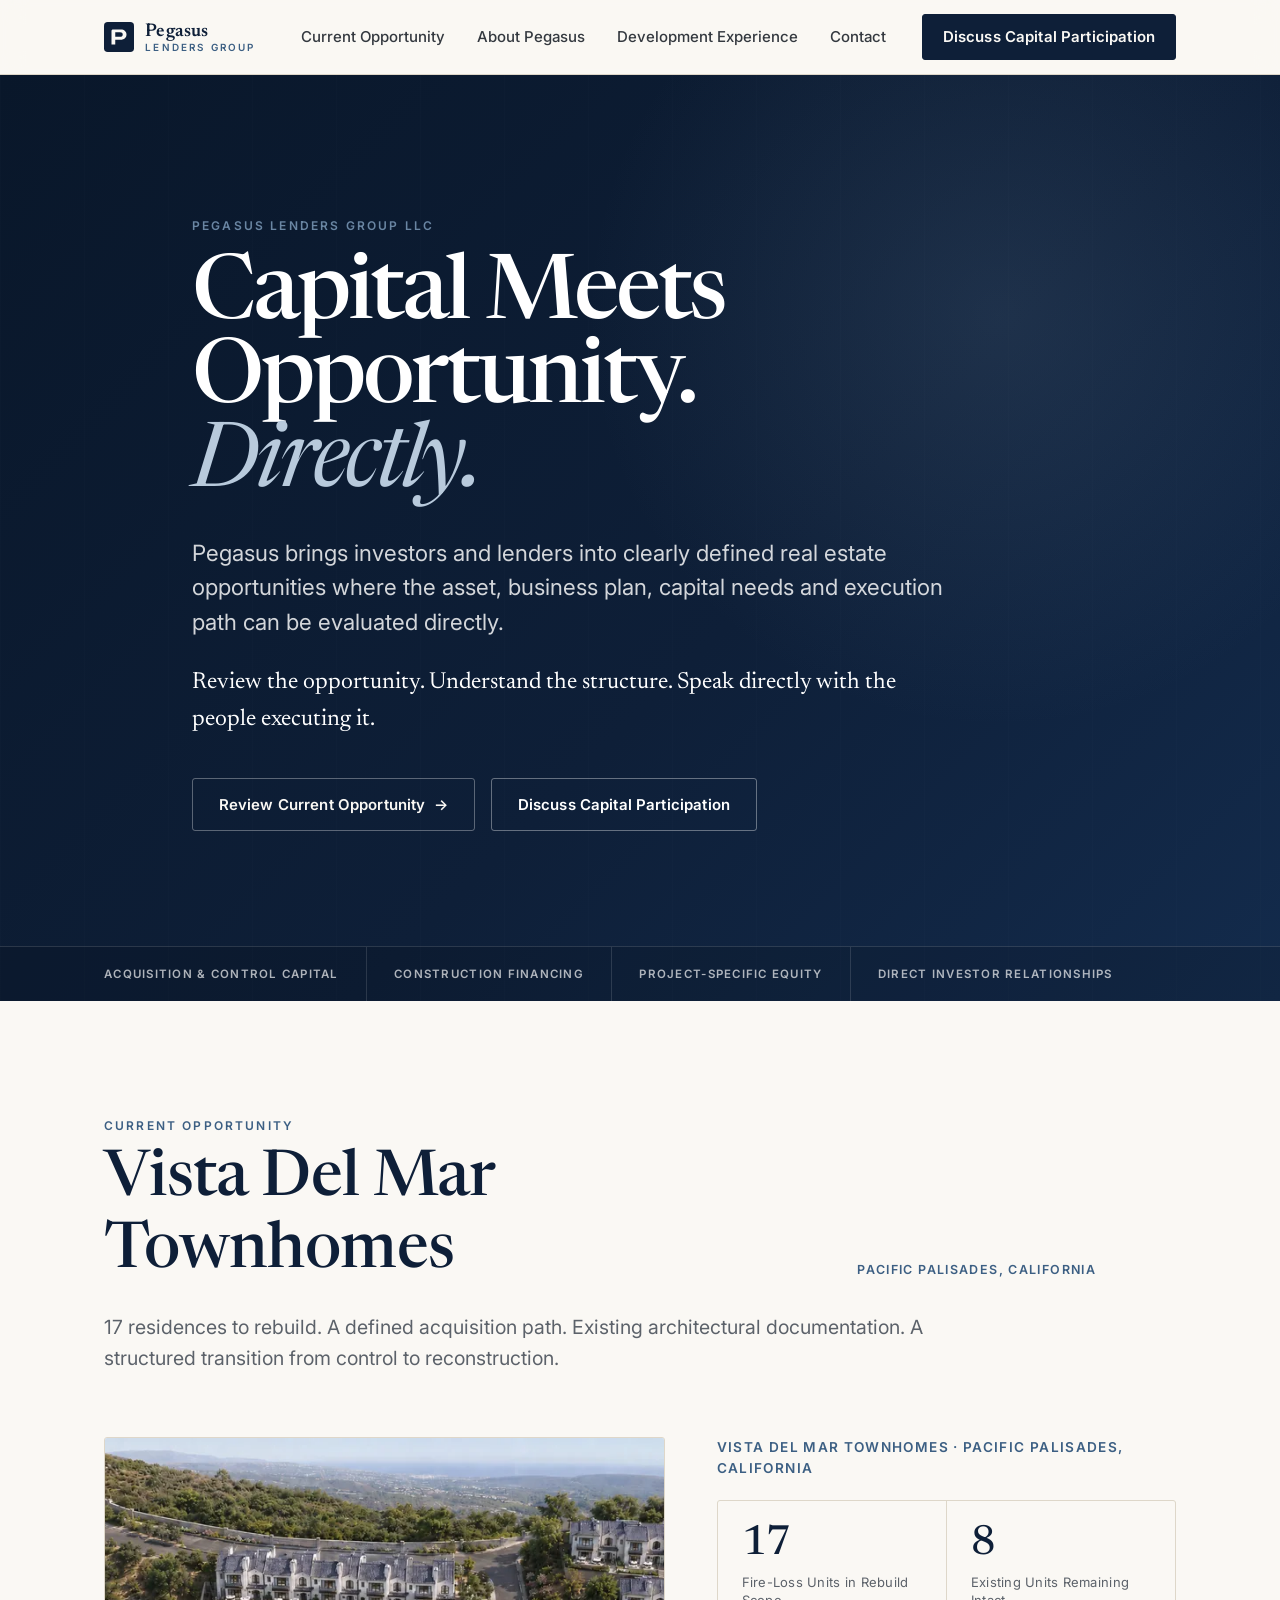
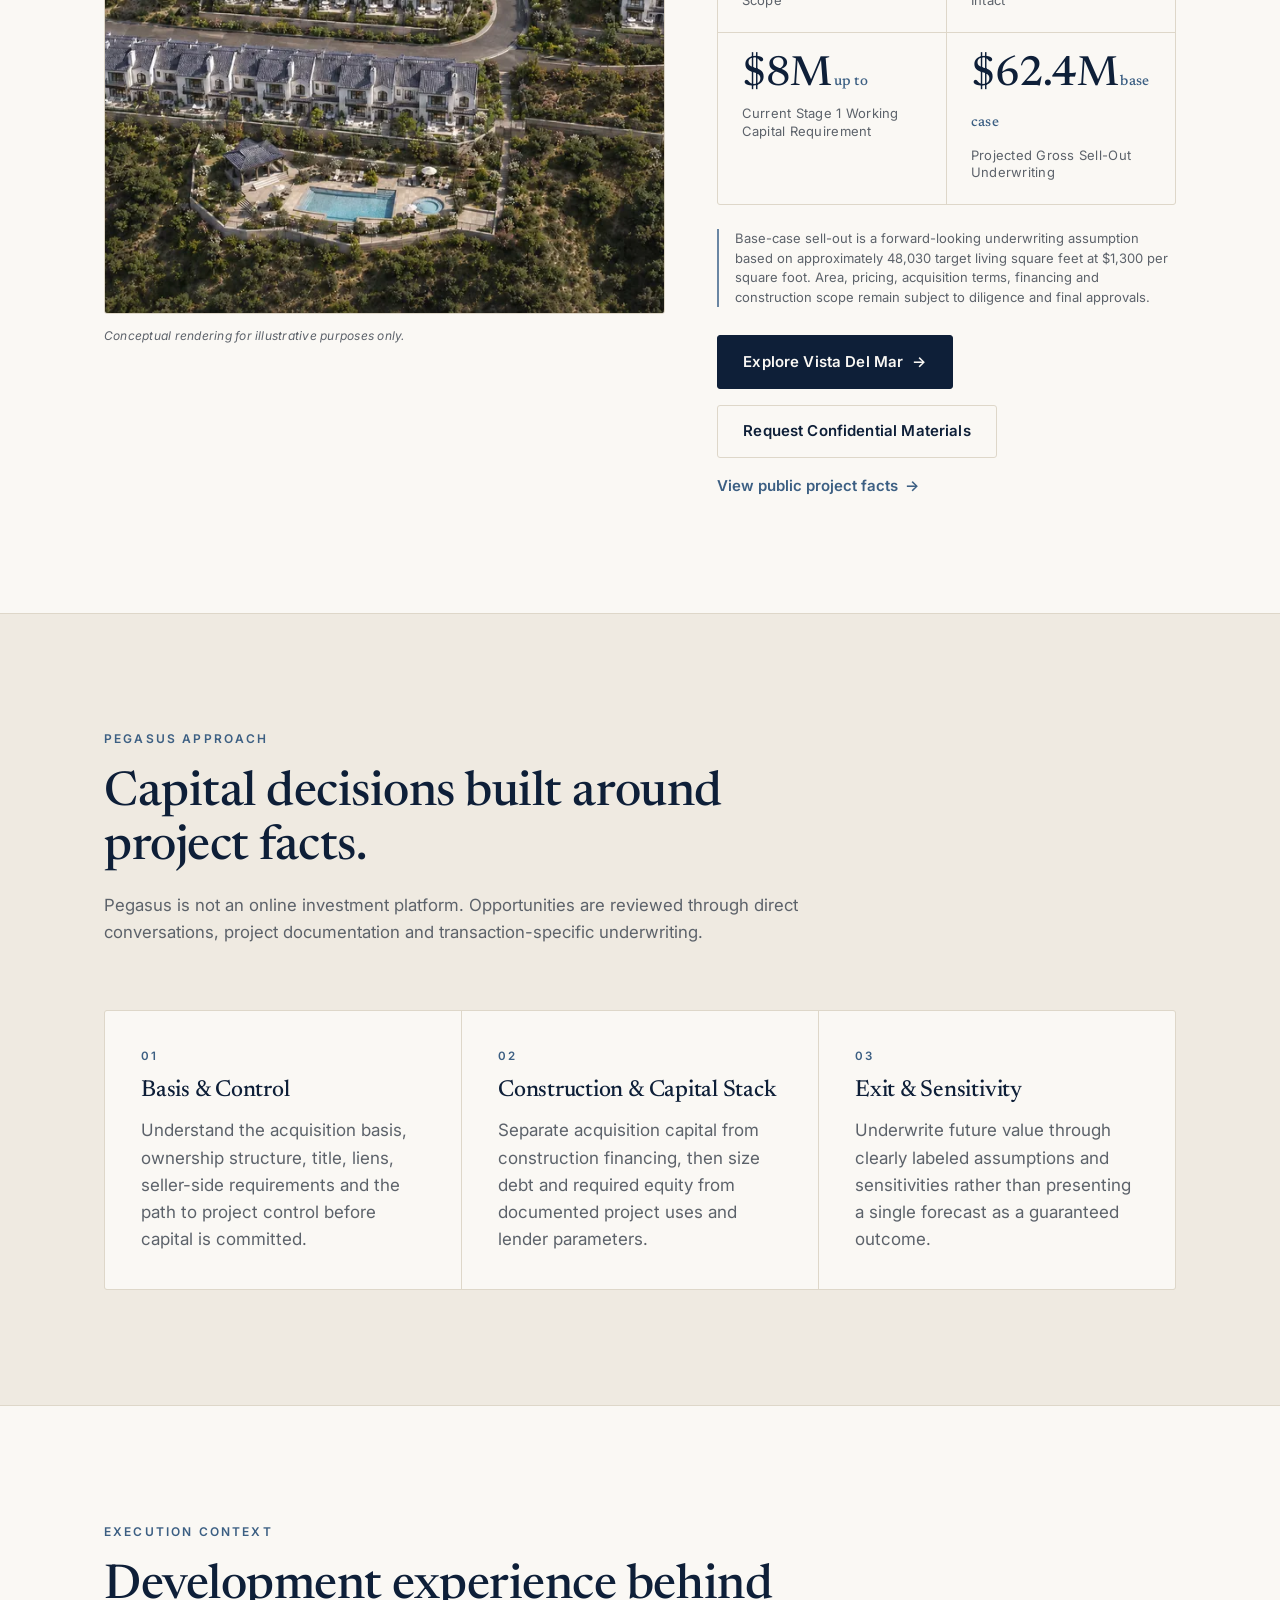
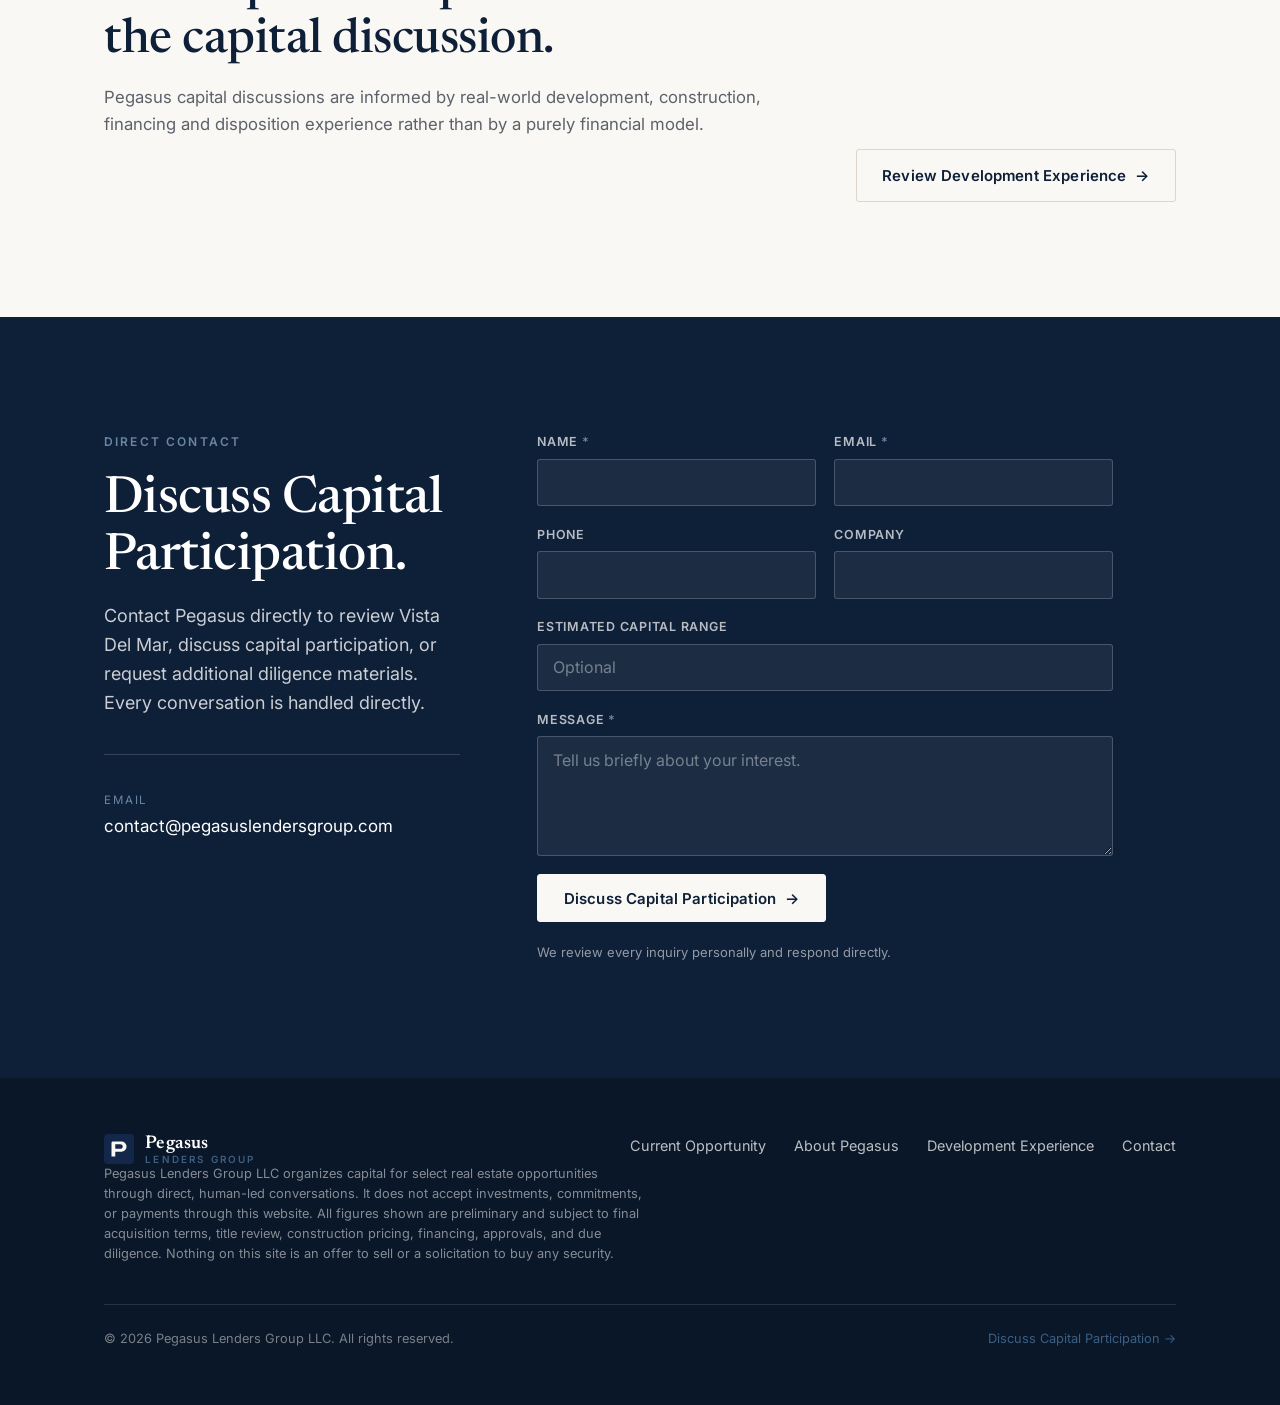
==== commit 9f19e22c: "Refresh Pegasus assets on index.html" ====
--- a/index.html
+++ b/index.html
@@ -9,7 +9,7 @@
   <link rel="preconnect" href="https://fonts.googleapis.com" />
   <link rel="preconnect" href="https://fonts.gstatic.com" crossorigin />
   <link href="https://fonts.googleapis.com/css2?family=Inter:wght@400;500;600;700&family=Newsreader:opsz,wght@6..72,400;6..72,500;6..72,600&display=swap" rel="stylesheet" />
-  <link rel="stylesheet" href="styles.css" />
+  <link rel="stylesheet" href="styles.css?v=20260920-3" />
   <link rel="icon" href="assets/favicon.svg" type="image/svg+xml" />
 </head>
 <body>
@@ -292,6 +292,6 @@
     </div>
   </footer>
 
-  <script src="script.js"></script>
+  <script src="script.js?v=20260920-3"></script>
 </body>
 </html>
--- a/styles.css
+++ b/styles.css
@@ -1450,3 +1450,137 @@
   .method-grid,.capital-grid{grid-template-columns:1fr}
   .project-nav{top:64px}
 }
+
+
+/* ---------- Investor-first homepage lead ---------- */
+.capital-hero{
+  position:relative;
+  background:
+    radial-gradient(circle at 78% 26%, rgba(106,134,163,.18), transparent 34%),
+    linear-gradient(135deg,#09172a 0%,#0e1f38 58%,#132b4c 100%);
+  color:#fff;
+  overflow:hidden;
+}
+.capital-hero::after{
+  content:"";
+  position:absolute;
+  inset:0;
+  pointer-events:none;
+  background:linear-gradient(90deg,rgba(255,255,255,.025) 1px,transparent 1px);
+  background-size:84px 100%;
+  opacity:.35;
+}
+.capital-hero__inner{
+  position:relative;
+  z-index:1;
+  max-width:64rem;
+  padding-top:clamp(5.5rem,11vw,9rem);
+  padding-bottom:clamp(4.5rem,9vw,7.5rem);
+}
+.capital-hero .eyebrow{color:var(--steel-soft)}
+.capital-hero h1{
+  color:#fff;
+  font-size:clamp(3rem,7vw,6.1rem);
+  line-height:.94;
+  letter-spacing:-.035em;
+  max-width:58rem;
+}
+.capital-hero h1 em{
+  font-weight:400;
+  color:#b8cadc;
+}
+.capital-hero__lede{
+  margin-top:1.75rem;
+  max-width:47rem;
+  font-size:clamp(1.15rem,2vw,1.4rem);
+  line-height:1.55;
+  color:rgba(255,255,255,.82);
+}
+.capital-hero__statement{
+  margin-top:1.5rem;
+  max-width:48rem;
+  font-family:var(--serif);
+  font-size:clamp(1.15rem,2.1vw,1.45rem);
+  color:#fff;
+}
+.capital-hero__actions{margin-top:2.5rem}
+.btn--outline-light{
+  border-color:rgba(255,255,255,.36);
+  color:#fff;
+  background:transparent;
+}
+.btn--outline-light:hover{
+  border-color:#fff;
+  background:rgba(255,255,255,.06);
+}
+.capital-hero__strip{
+  position:relative;
+  z-index:1;
+  border-top:1px solid rgba(255,255,255,.13);
+  background:rgba(0,0,0,.12);
+}
+.capital-hero__strip .wrap{
+  display:flex;
+  align-items:center;
+  gap:0;
+  overflow-x:auto;
+  white-space:nowrap;
+}
+.capital-hero__strip span{
+  padding:1.1rem 1.7rem 1.1rem 0;
+  margin-right:1.7rem;
+  font-size:.72rem;
+  font-weight:600;
+  letter-spacing:.11em;
+  text-transform:uppercase;
+  color:rgba(255,255,255,.67);
+}
+.capital-hero__strip span:not(:last-child){
+  border-right:1px solid rgba(255,255,255,.13);
+}
+
+.current-opportunity{padding-top:clamp(5rem,9vw,7.5rem)}
+.opportunity-head{
+  display:grid;
+  grid-template-columns:minmax(0,1fr) auto;
+  grid-template-areas:
+    "eyebrow place"
+    "title place"
+    "lede lede";
+  gap:.4rem 2rem;
+  align-items:end;
+  margin-bottom:clamp(2.5rem,5vw,4rem);
+  max-width:62rem;
+}
+.opportunity-head .eyebrow{grid-area:eyebrow;margin-bottom:.2rem}
+.opportunity-head h2{
+  grid-area:title;
+  font-size:clamp(2.5rem,5vw,4rem);
+}
+.opportunity-head__place{
+  grid-area:place;
+  margin:0 0 .5rem;
+  font-size:.78rem;
+  font-weight:600;
+  letter-spacing:.11em;
+  text-transform:uppercase;
+  color:var(--steel);
+}
+.opportunity-head__lede{
+  grid-area:lede;
+  margin:1.1rem 0 0;
+  max-width:52rem;
+  color:var(--graphite-soft);
+  font-size:clamp(1.05rem,1.7vw,1.22rem);
+  line-height:1.55;
+}
+.opportunity-facts-link{margin-top:1rem}
+
+@media(max-width:720px){
+  .capital-hero__strip span{padding-right:1.1rem;margin-right:1.1rem}
+  .opportunity-head{
+    grid-template-columns:1fr;
+    grid-template-areas:"eyebrow" "title" "place" "lede";
+  }
+  .opportunity-head__place{margin-top:.4rem}
+}
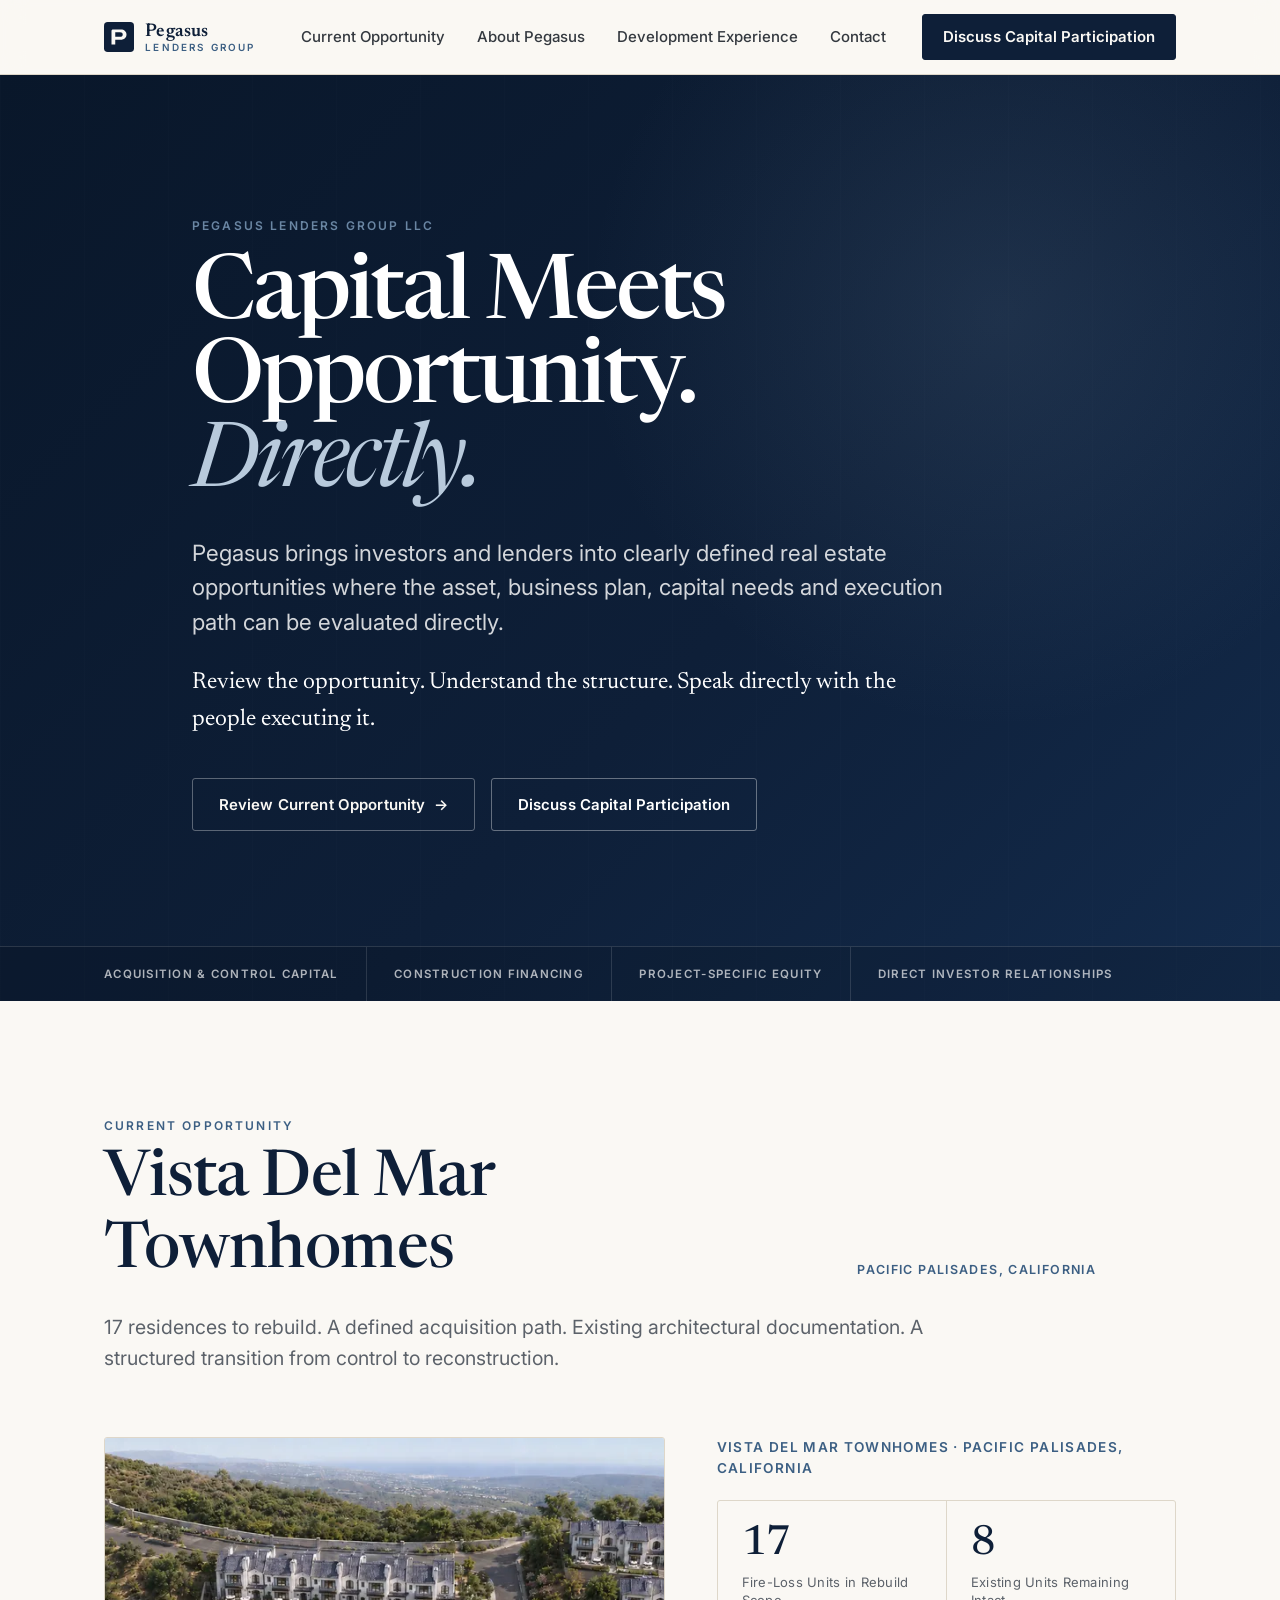
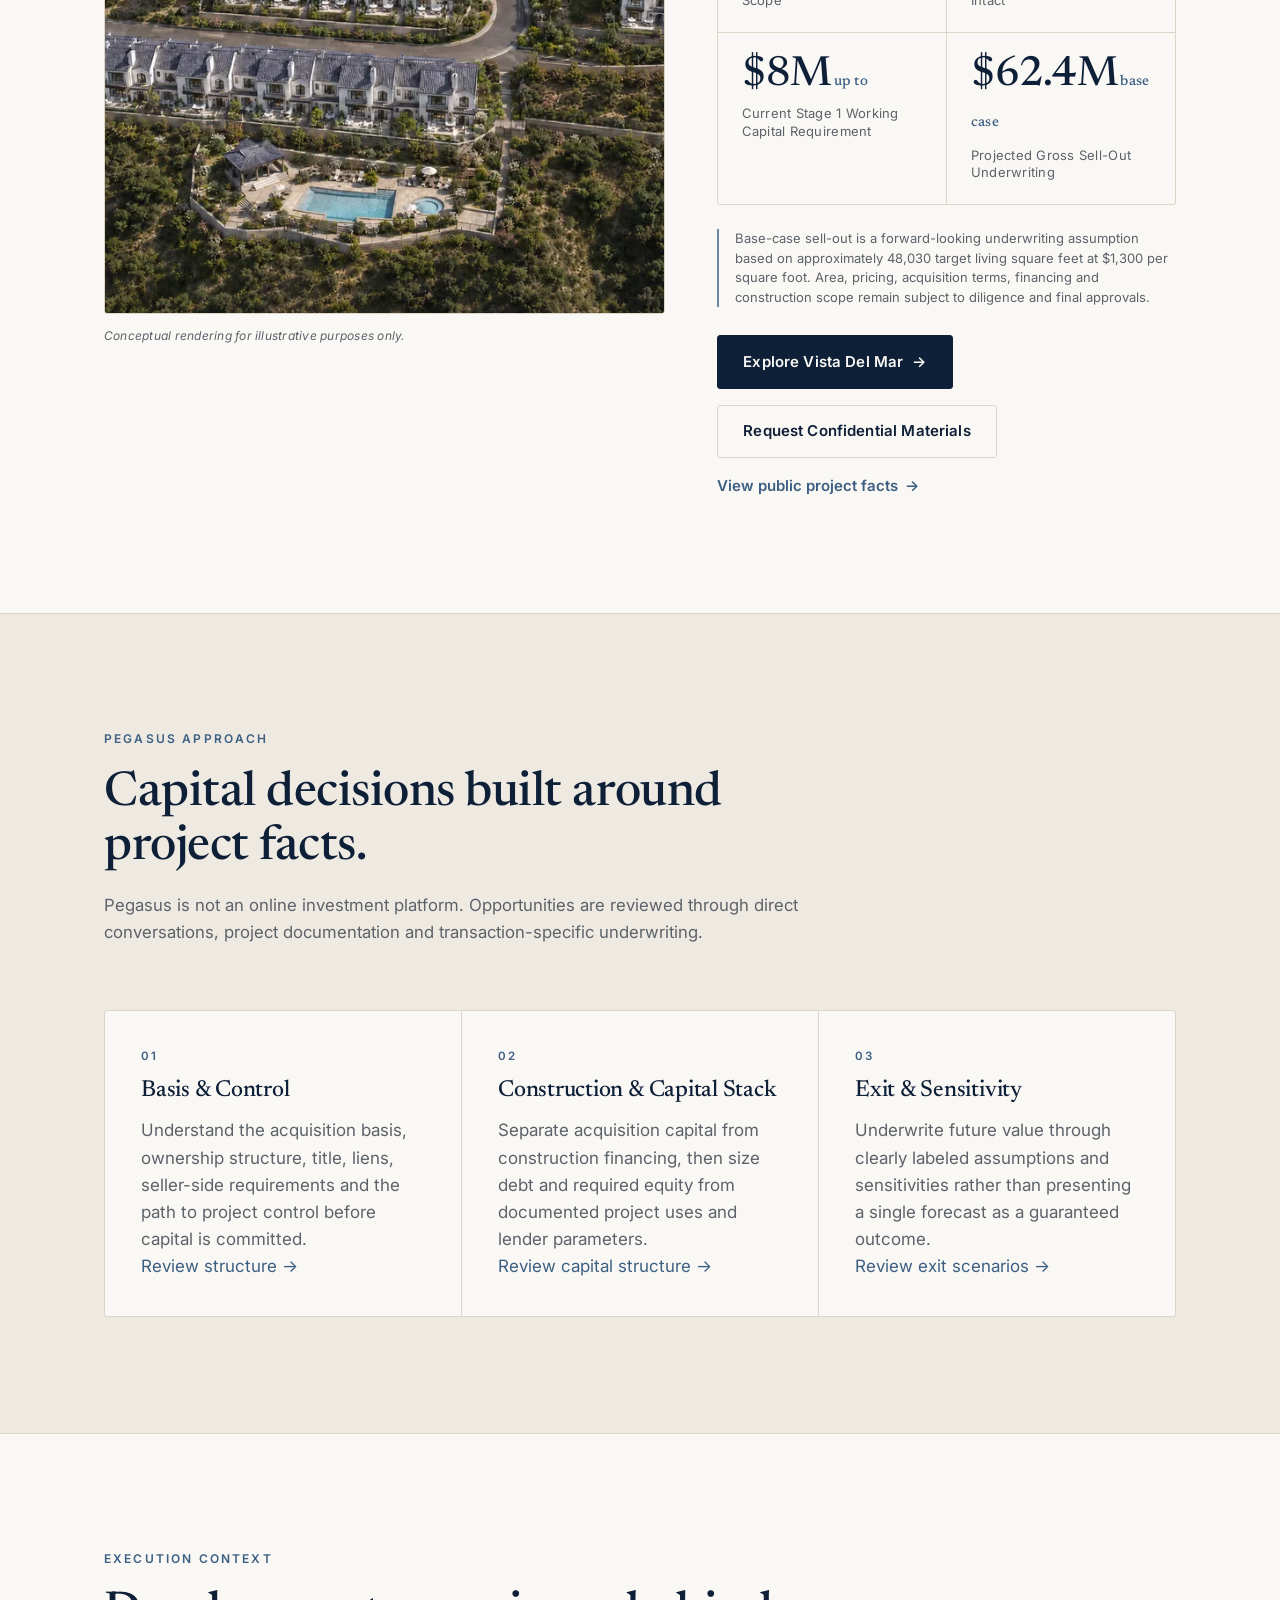
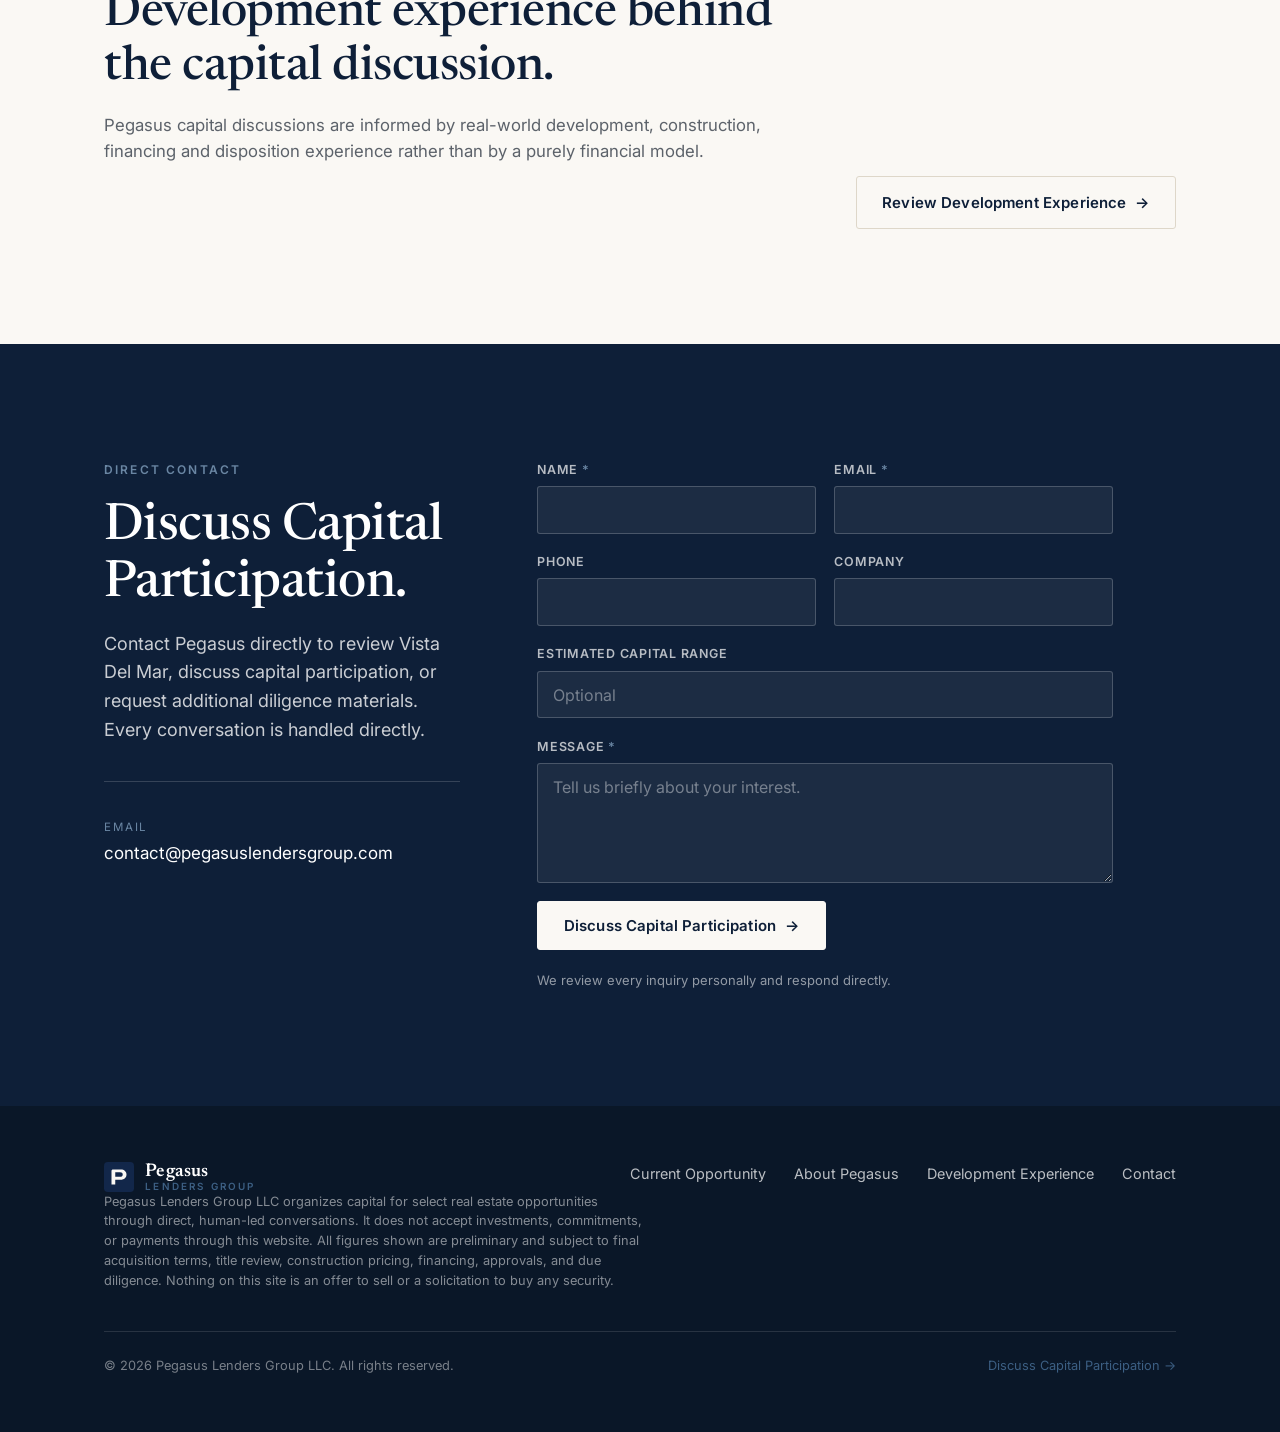
==== commit 73a931d2: "Make Pegasus investor actions functional" ====
--- a/index.html
+++ b/index.html
@@ -46,7 +46,7 @@
           <li><a href="development-experience.html">Development Experience</a></li>
           <li><a href="#contact">Contact</a></li>
         </ul>
-        <a href="#contact" class="btn btn--primary nav__cta">Discuss Capital Participation</a>
+        <a href="#contact" class="btn btn--primary nav__cta" data-contact-intent="capital">Discuss Capital Participation</a>
       </nav>
 
       <button class="nav-toggle" aria-label="Menu" aria-expanded="false">
@@ -67,7 +67,7 @@
         <p class="capital-hero__statement">Review the opportunity. Understand the structure. Speak directly with the people executing it.</p>
         <div class="btn-row capital-hero__actions">
           <a href="#opportunity" class="btn btn--light">Review Current Opportunity <span class="btn-arrow">→</span></a>
-          <a href="#contact" class="btn btn--outline-light">Discuss Capital Participation</a>
+          <a href="#contact" class="btn btn--outline-light" data-contact-intent="capital">Discuss Capital Participation</a>
         </div>
       </div>
       <div class="capital-hero__strip">
@@ -126,7 +126,7 @@
 
             <div class="btn-row">
               <a href="project.html" class="btn btn--primary">Explore Vista Del Mar <span class="btn-arrow">→</span></a>
-              <a href="#contact" class="btn btn--ghost">Request Confidential Materials</a>
+              <a href="#contact" class="btn btn--ghost" data-contact-intent="materials">Request Confidential Materials</a>
             </div>
             <a href="https://vistadelmartownhomes.com" target="_blank" rel="noopener noreferrer" class="text-link opportunity-facts-link">View public project facts <span class="btn-arrow">→</span></a>
           </div>
@@ -143,21 +143,24 @@
           <p class="section-head__support">Pegasus is not an online investment platform. Opportunities are reviewed through direct conversations, project documentation and transaction-specific underwriting.</p>
         </div>
         <div class="method-grid reveal">
-          <article class="method-card">
+          <a class="method-card method-card--link" href="project.html#structure">
             <span class="method-card__number">01</span>
-            <h3>Basis & Control</h3>
+            <h3>Basis &amp; Control</h3>
             <p>Understand the acquisition basis, ownership structure, title, liens, seller-side requirements and the path to project control before capital is committed.</p>
-          </article>
-          <article class="method-card">
+            <span class="method-card__cta">Review structure <span aria-hidden="true">→</span></span>
+          </a>
+          <a class="method-card method-card--link" href="project.html#capital">
             <span class="method-card__number">02</span>
-            <h3>Construction & Capital Stack</h3>
+            <h3>Construction &amp; Capital Stack</h3>
             <p>Separate acquisition capital from construction financing, then size debt and required equity from documented project uses and lender parameters.</p>
-          </article>
-          <article class="method-card">
+            <span class="method-card__cta">Review capital structure <span aria-hidden="true">→</span></span>
+          </a>
+          <a class="method-card method-card--link" href="project.html#exit">
             <span class="method-card__number">03</span>
-            <h3>Exit & Sensitivity</h3>
+            <h3>Exit &amp; Sensitivity</h3>
             <p>Underwrite future value through clearly labeled assumptions and sensitivities rather than presenting a single forecast as a guaranteed outcome.</p>
-          </article>
+            <span class="method-card__cta">Review exit scenarios <span aria-hidden="true">→</span></span>
+          </a>
         </div>
       </div>
     </section>
@@ -287,7 +290,7 @@
       <p class="site-footer__legal">Pegasus Lenders Group LLC organizes capital for select real estate opportunities through direct, human-led conversations. It does not accept investments, commitments, or payments through this website. All figures shown are preliminary and subject to final acquisition terms, title review, construction pricing, financing, approvals, and due diligence. Nothing on this site is an offer to sell or a solicitation to buy any security.</p>
       <div class="site-footer__bottom">
         <span>© 2026 Pegasus Lenders Group LLC. All rights reserved.</span>
-        <a href="#contact">Discuss Capital Participation →</a>
+        <a href="#contact" data-contact-intent="capital">Discuss Capital Participation →</a>
       </div>
     </div>
   </footer>
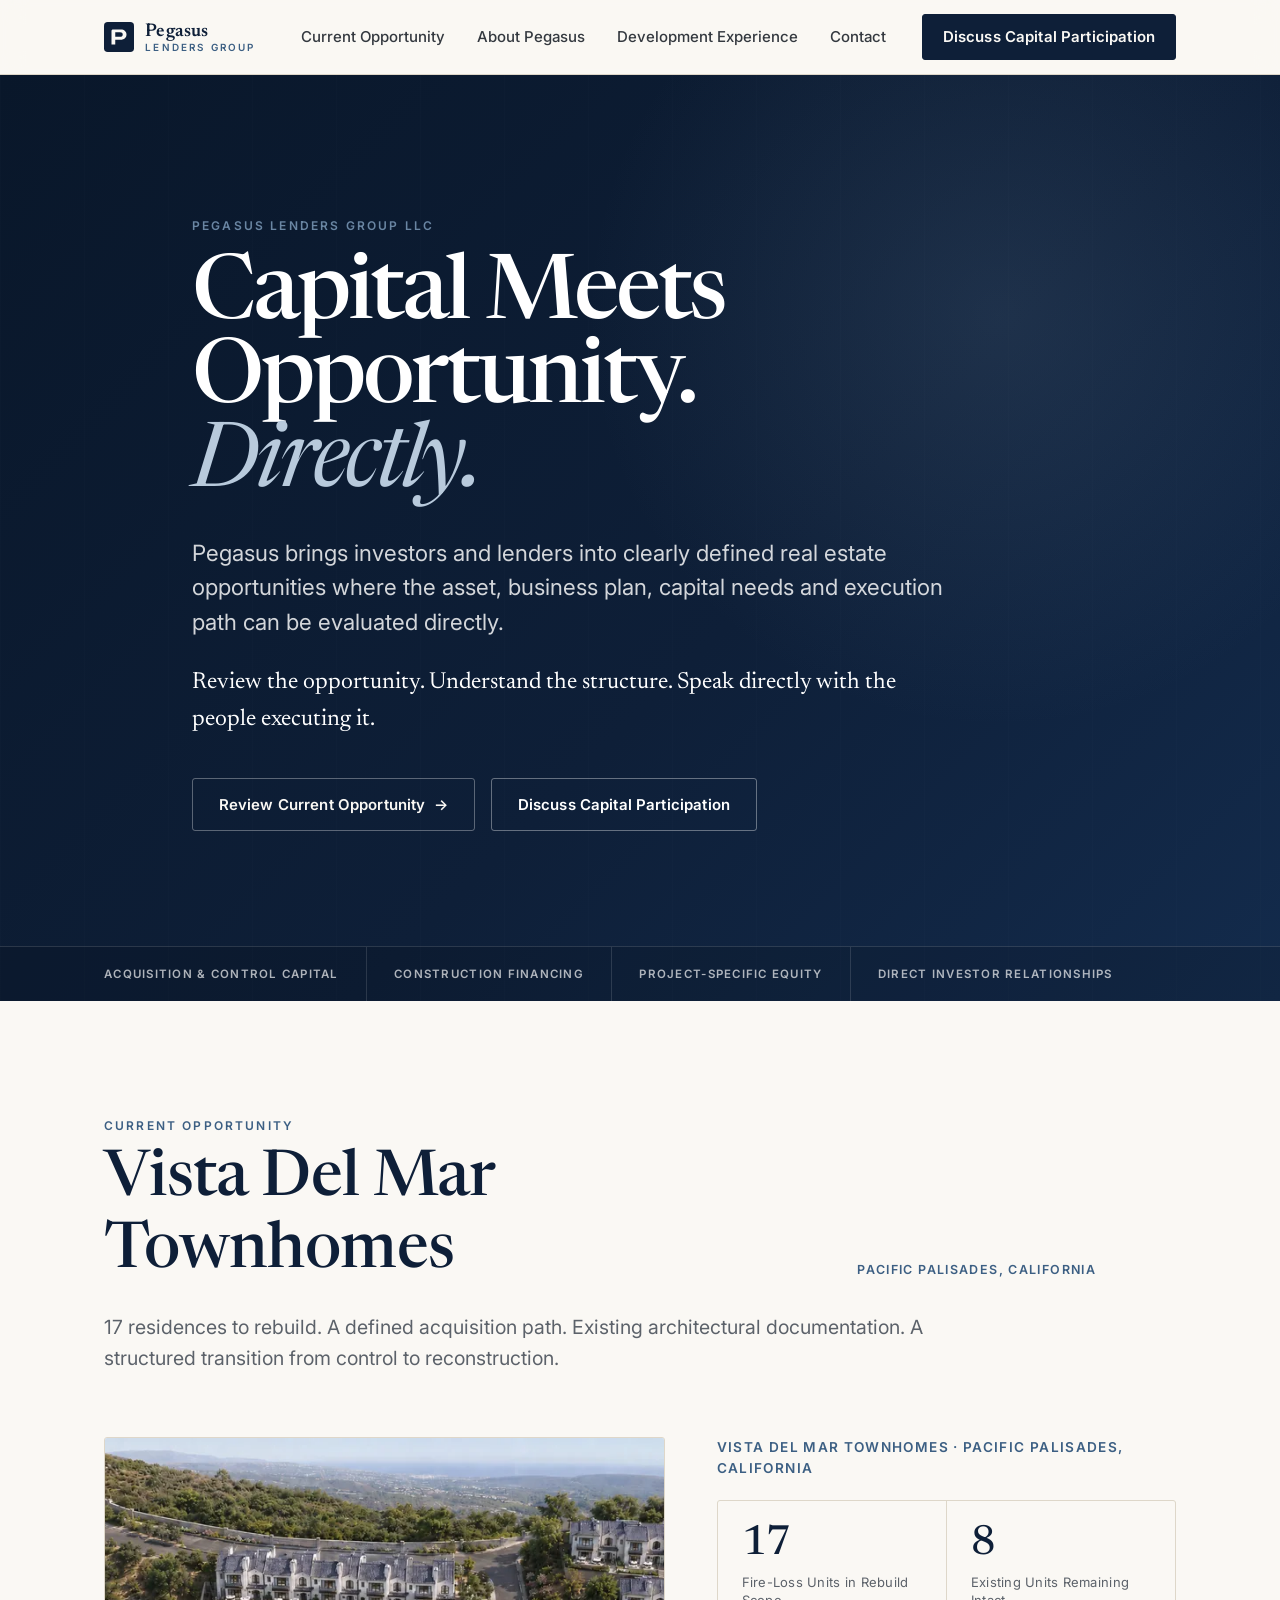
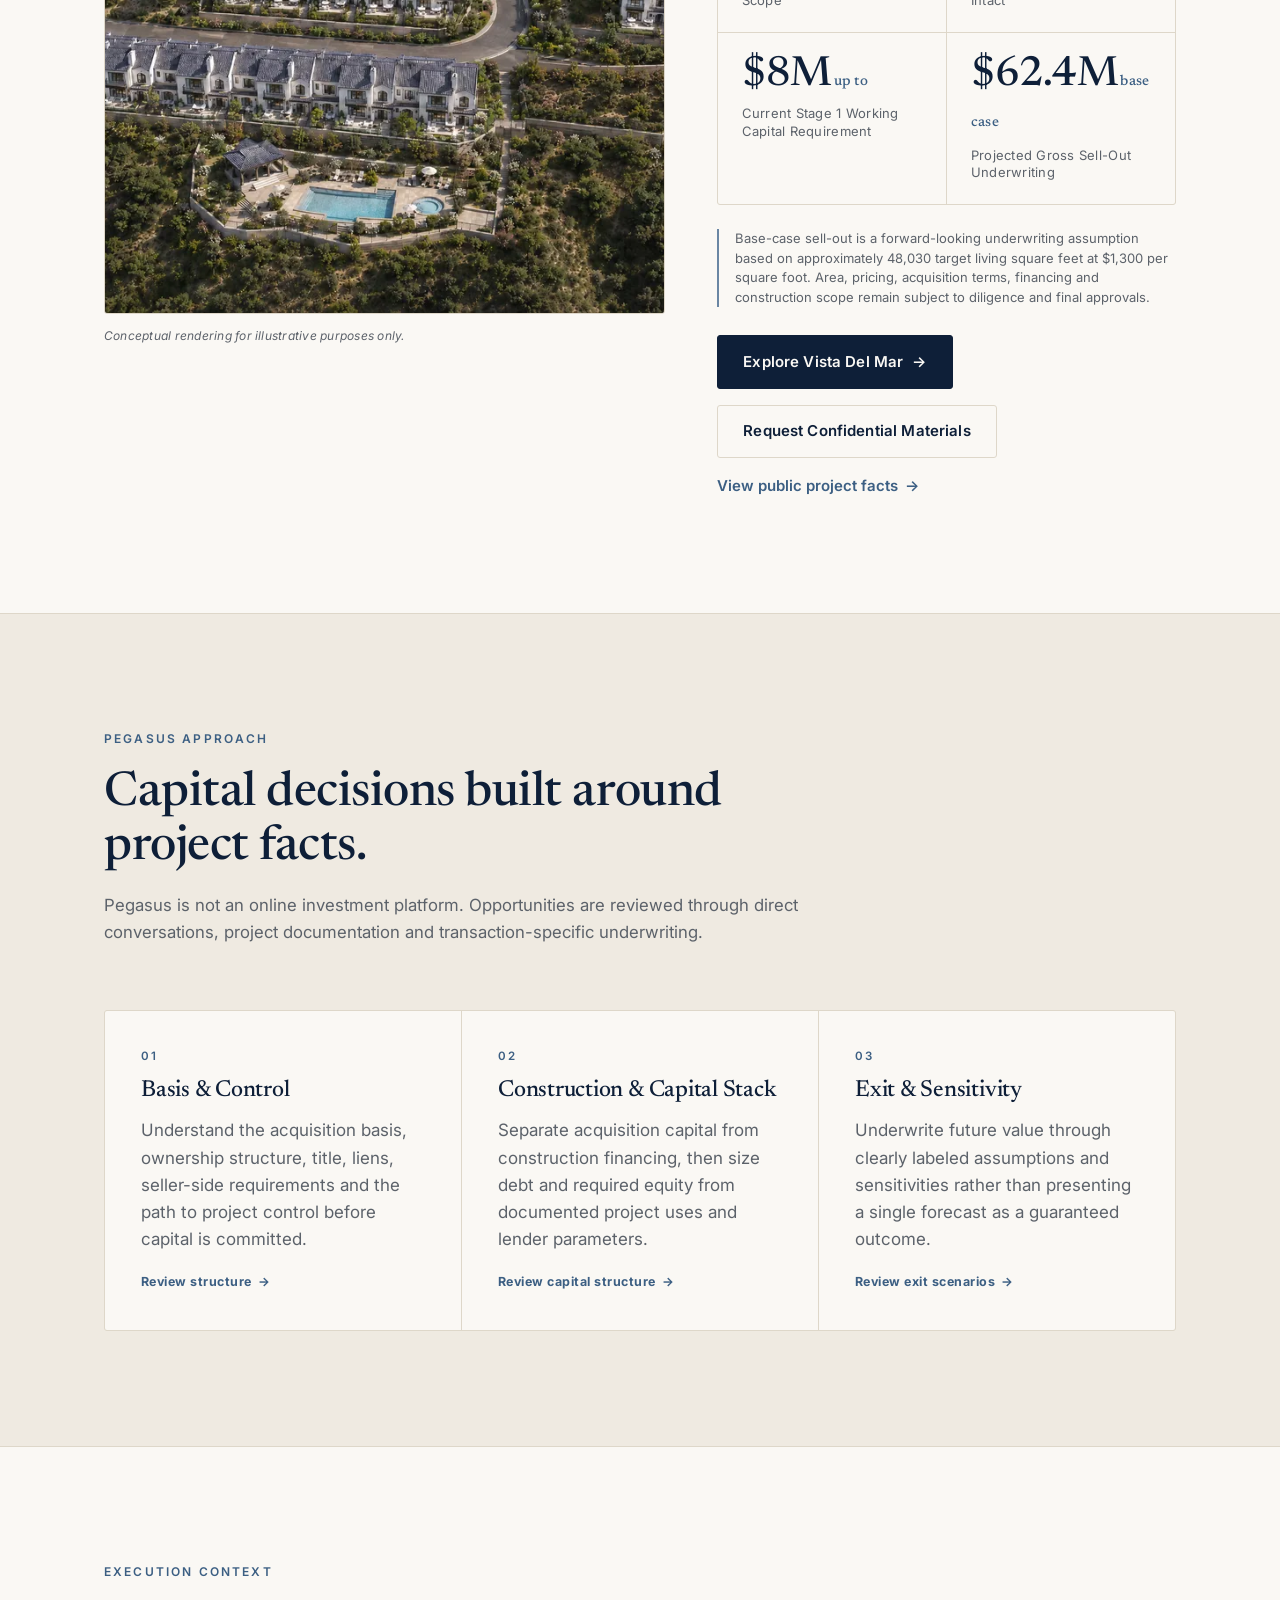
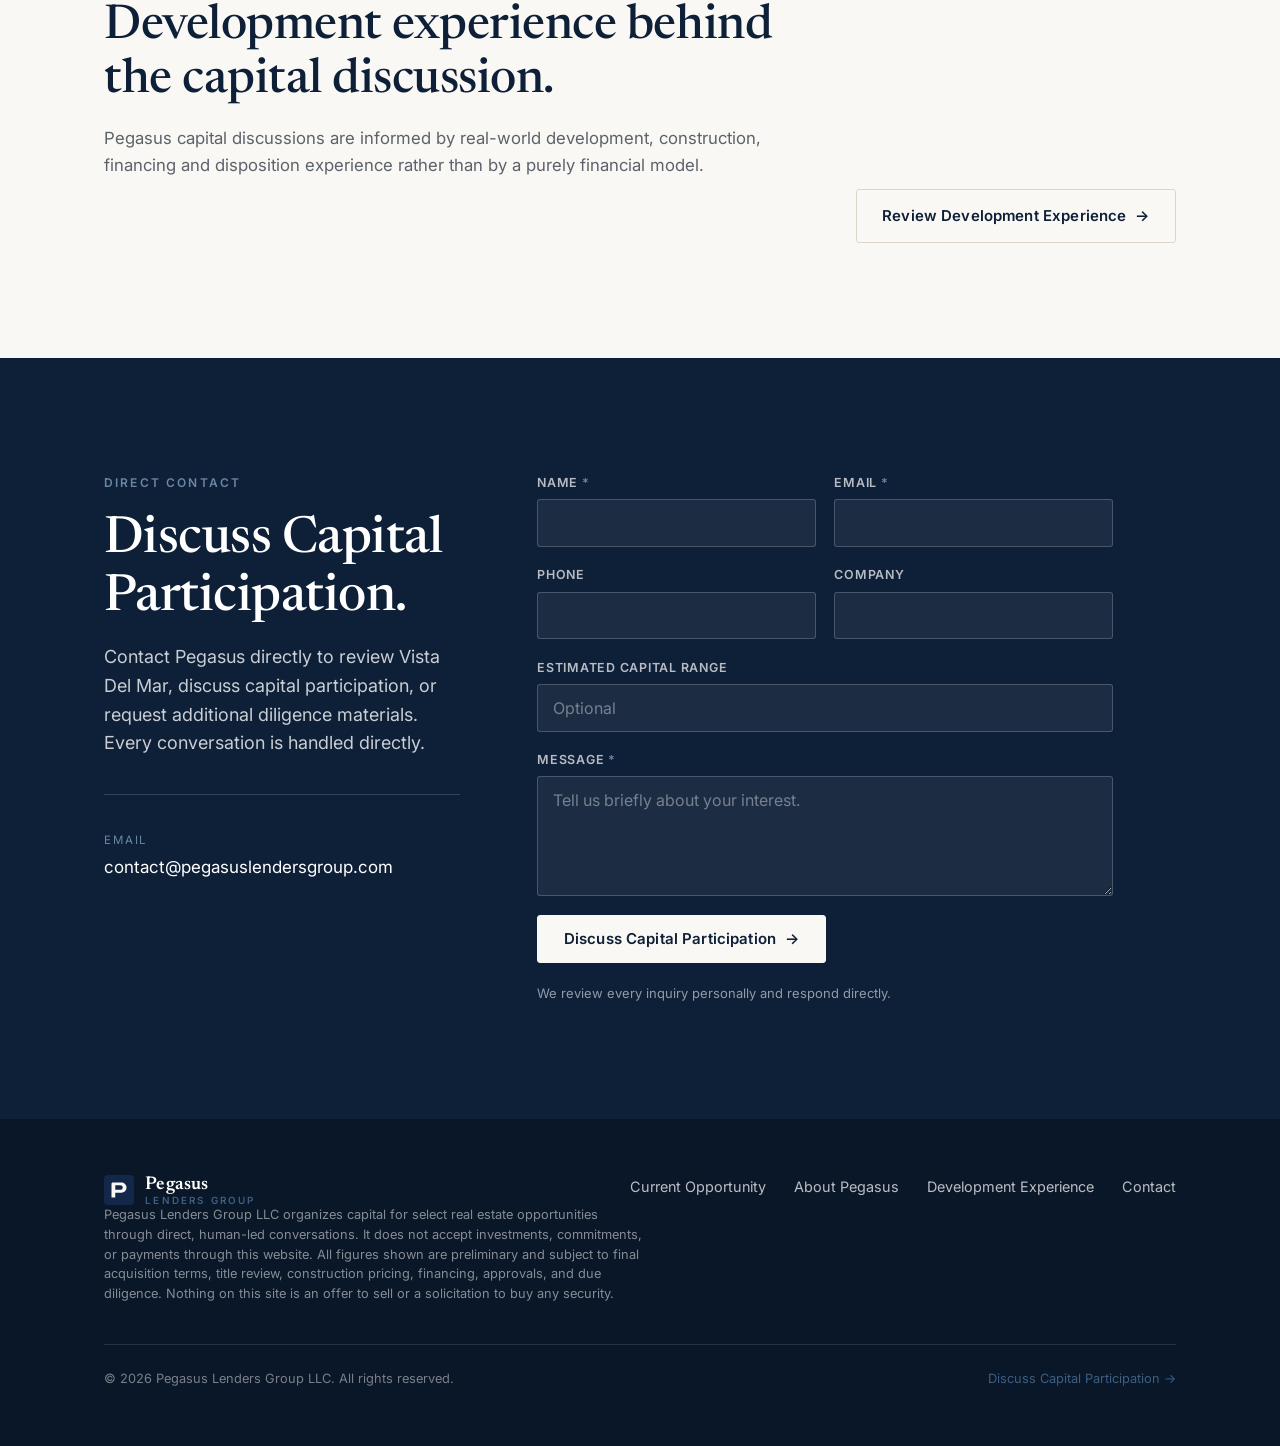
==== commit 03b0c282: "Refresh functional Pegasus assets on index.html" ====
--- a/index.html
+++ b/index.html
@@ -9,7 +9,7 @@
   <link rel="preconnect" href="https://fonts.googleapis.com" />
   <link rel="preconnect" href="https://fonts.gstatic.com" crossorigin />
   <link href="https://fonts.googleapis.com/css2?family=Inter:wght@400;500;600;700&family=Newsreader:opsz,wght@6..72,400;6..72,500;6..72,600&display=swap" rel="stylesheet" />
-  <link rel="stylesheet" href="styles.css?v=20260920-3" />
+  <link rel="stylesheet" href="styles.css?v=20260920-4" />
   <link rel="icon" href="assets/favicon.svg" type="image/svg+xml" />
 </head>
 <body>
@@ -295,6 +295,6 @@
     </div>
   </footer>
 
-  <script src="script.js?v=20260920-3"></script>
+  <script src="script.js?v=20260920-4"></script>
 </body>
 </html>
--- a/styles.css
+++ b/styles.css
@@ -1584,3 +1584,34 @@
   }
   .opportunity-head__place{margin-top:.4rem}
 }
+
+
+/* ---------- Functional approach links ---------- */
+.method-card--link{
+  display:block;
+  color:inherit;
+  text-decoration:none;
+  position:relative;
+  transition:transform .18s ease, box-shadow .18s ease, background .18s ease;
+}
+.method-card--link:hover,
+.method-card--link:focus-visible{
+  background:#fff;
+  transform:translateY(-3px);
+  box-shadow:0 12px 28px rgba(14,31,56,.08);
+  outline:none;
+}
+.method-card__cta{
+  display:inline-flex;
+  align-items:center;
+  gap:.35rem;
+  margin-top:1.15rem;
+  font-size:.78rem;
+  font-weight:700;
+  letter-spacing:.04em;
+  color:var(--steel);
+}
+.method-card--link:hover .method-card__cta,
+.method-card--link:focus-visible .method-card__cta{
+  color:var(--navy);
+}
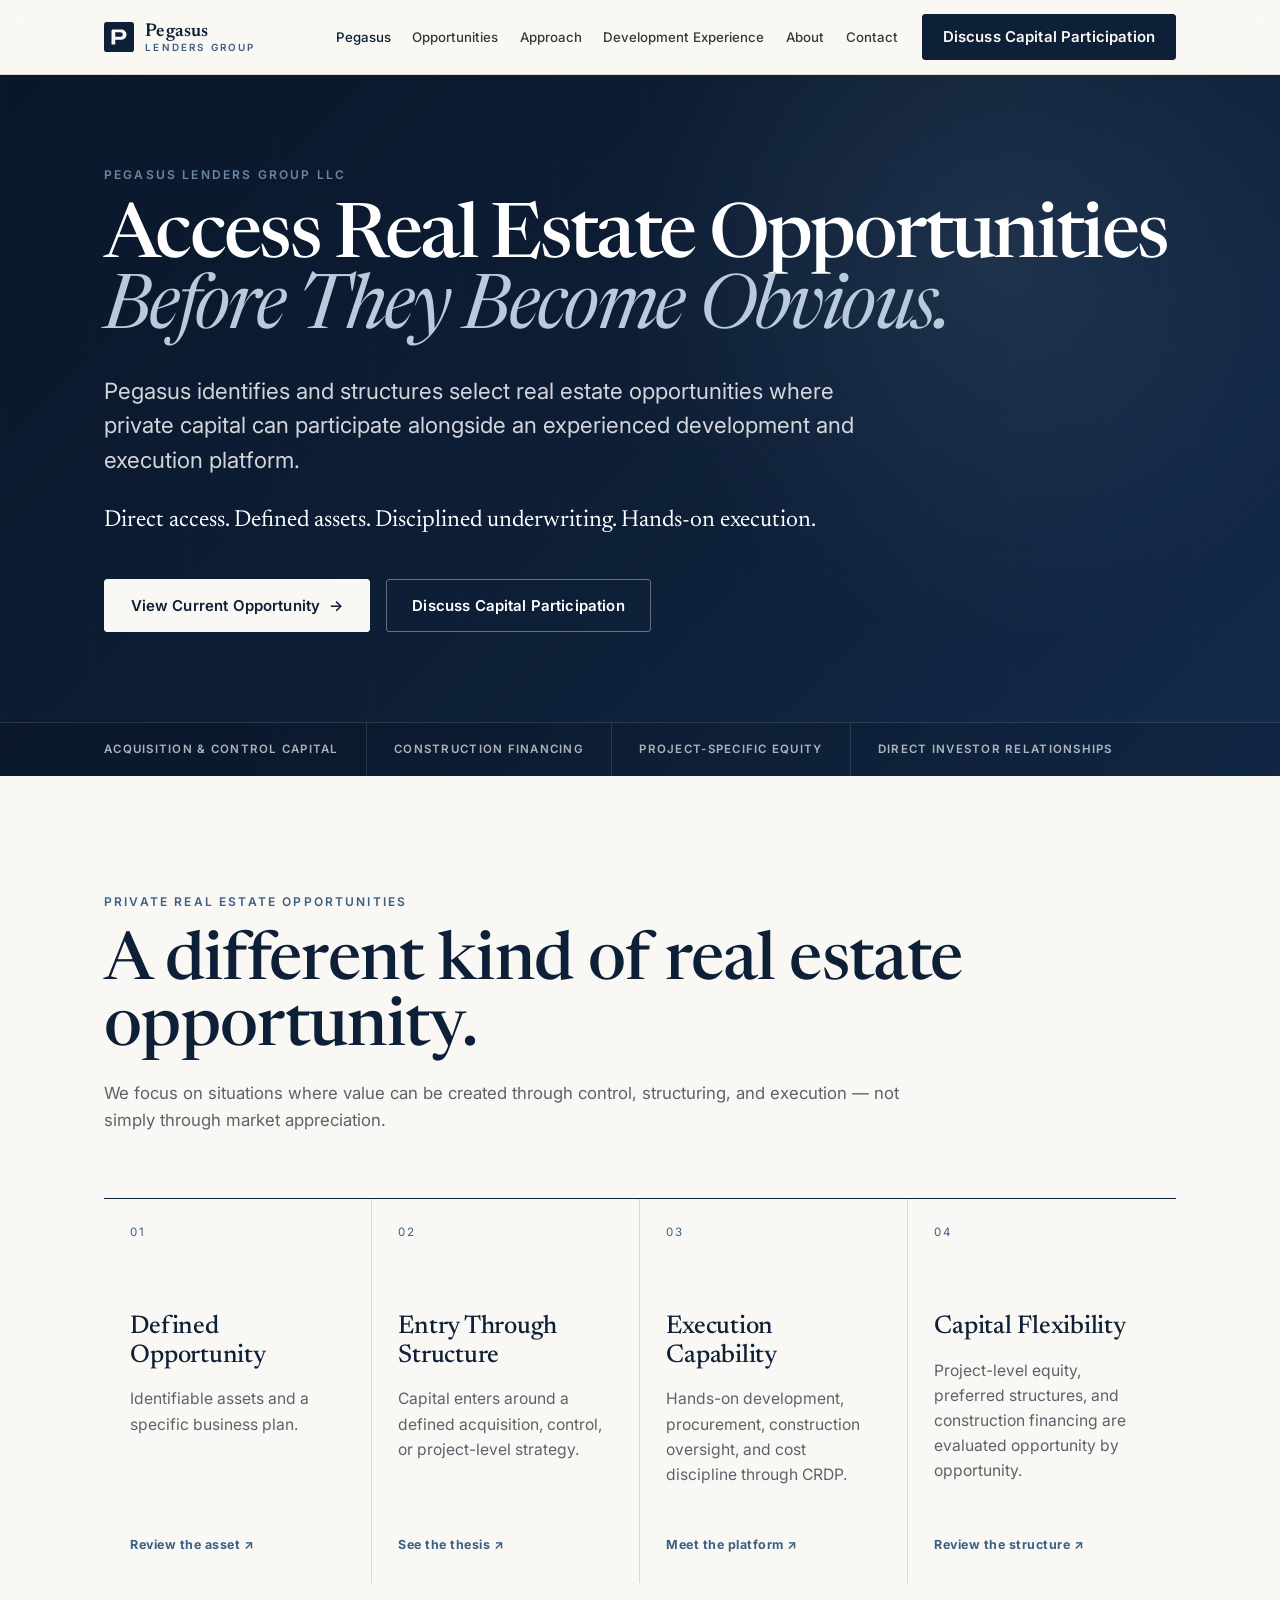
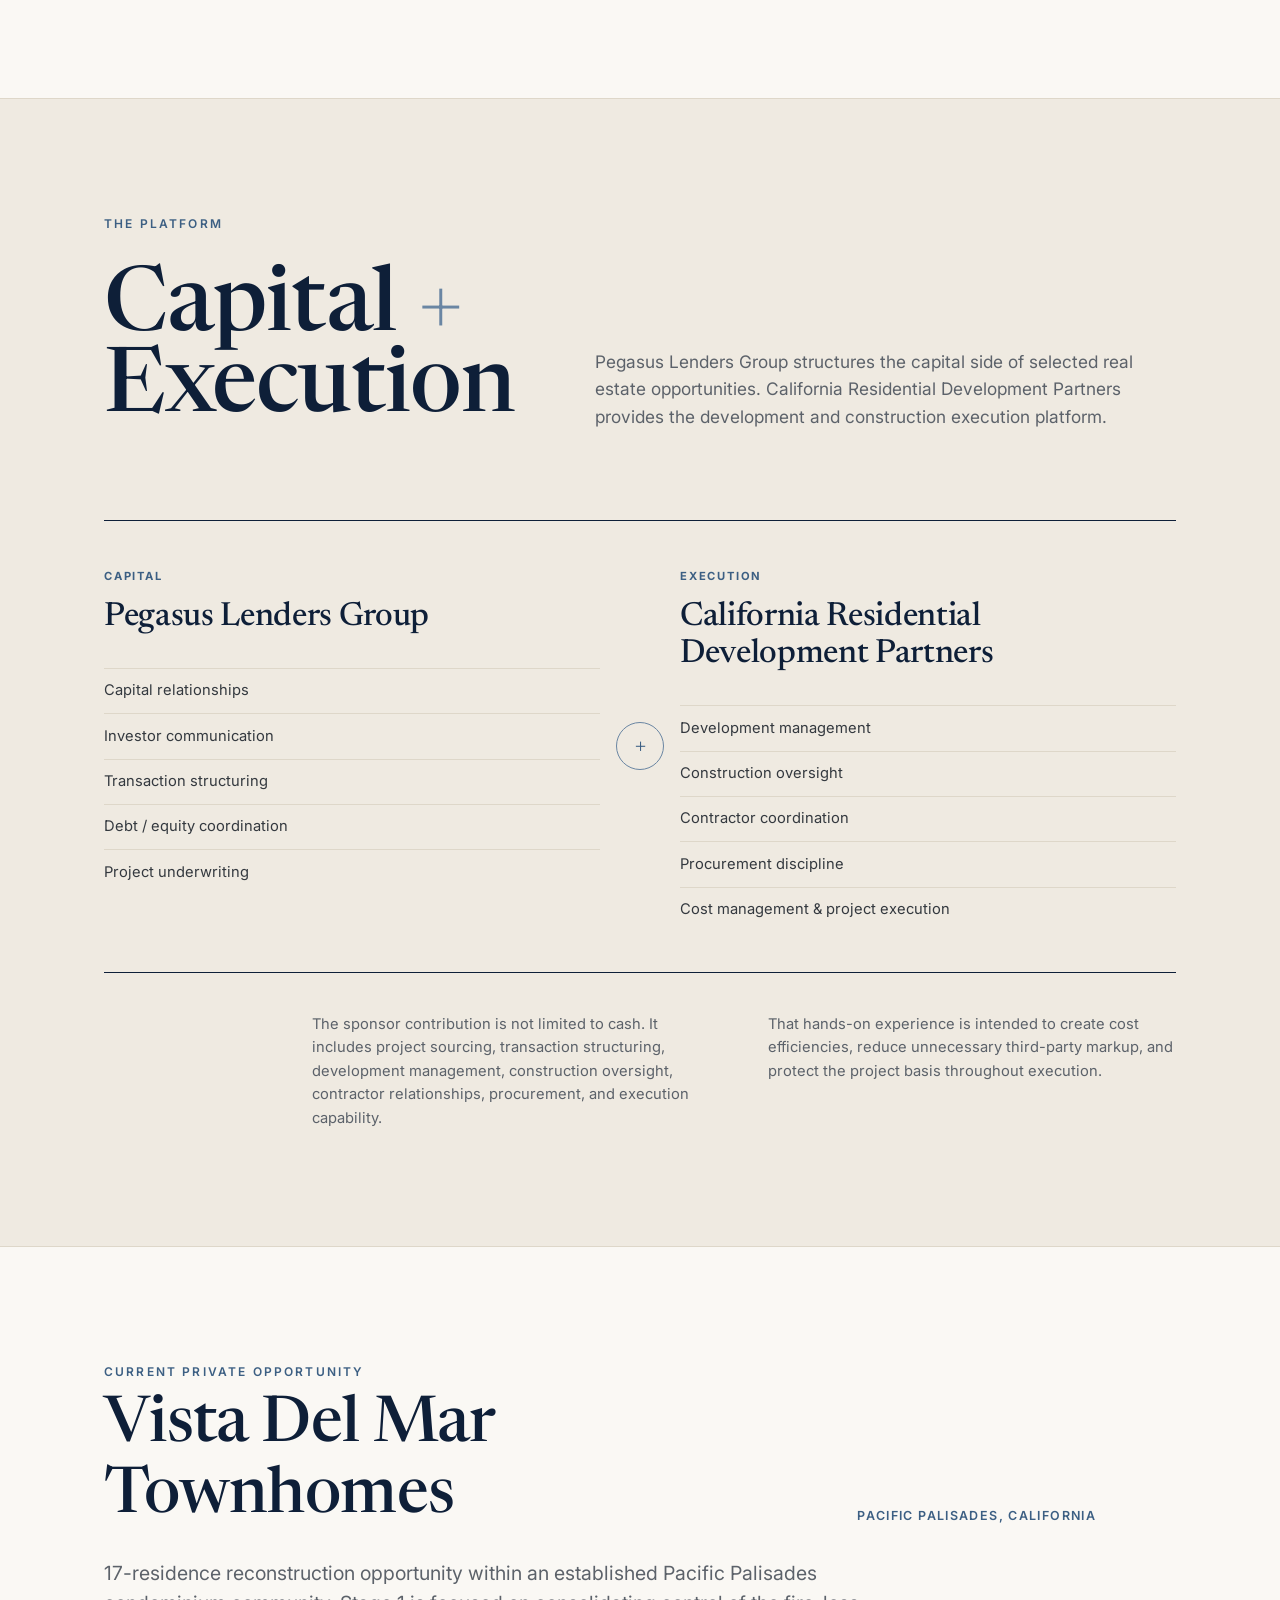
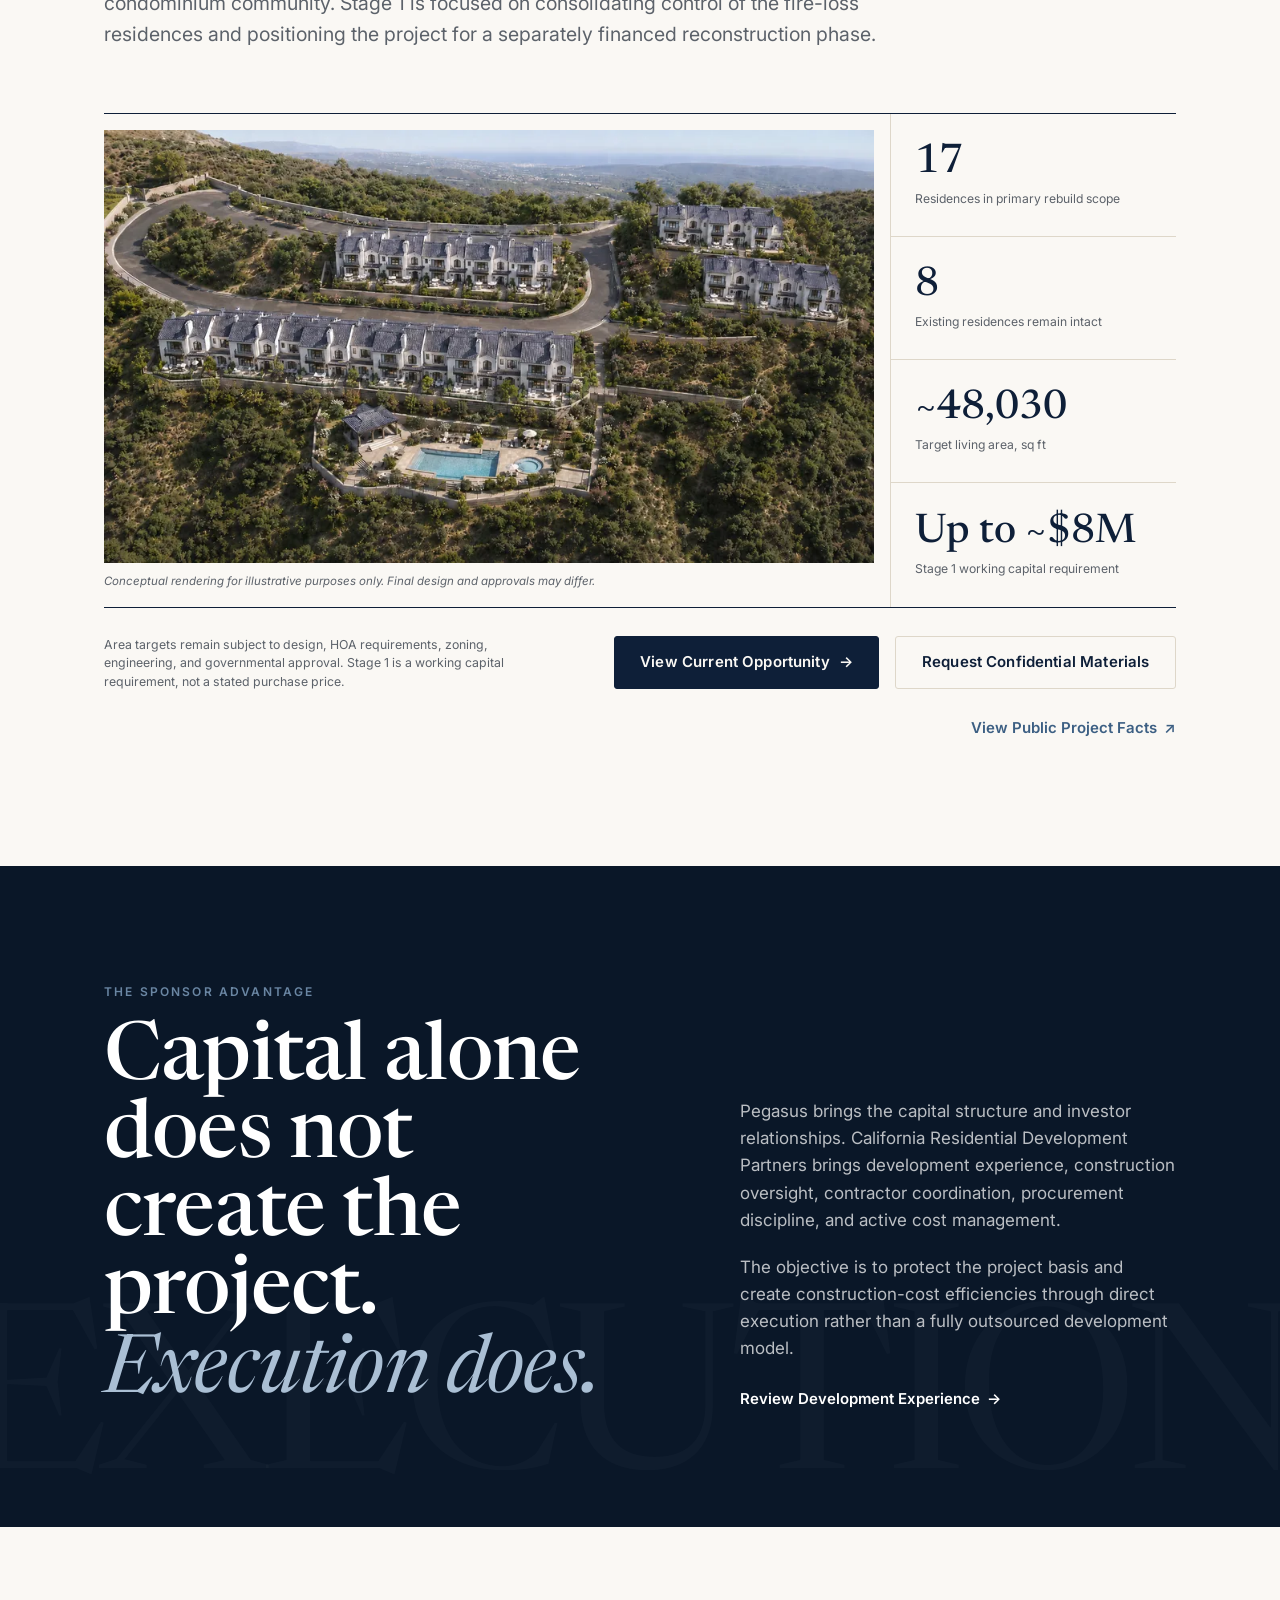
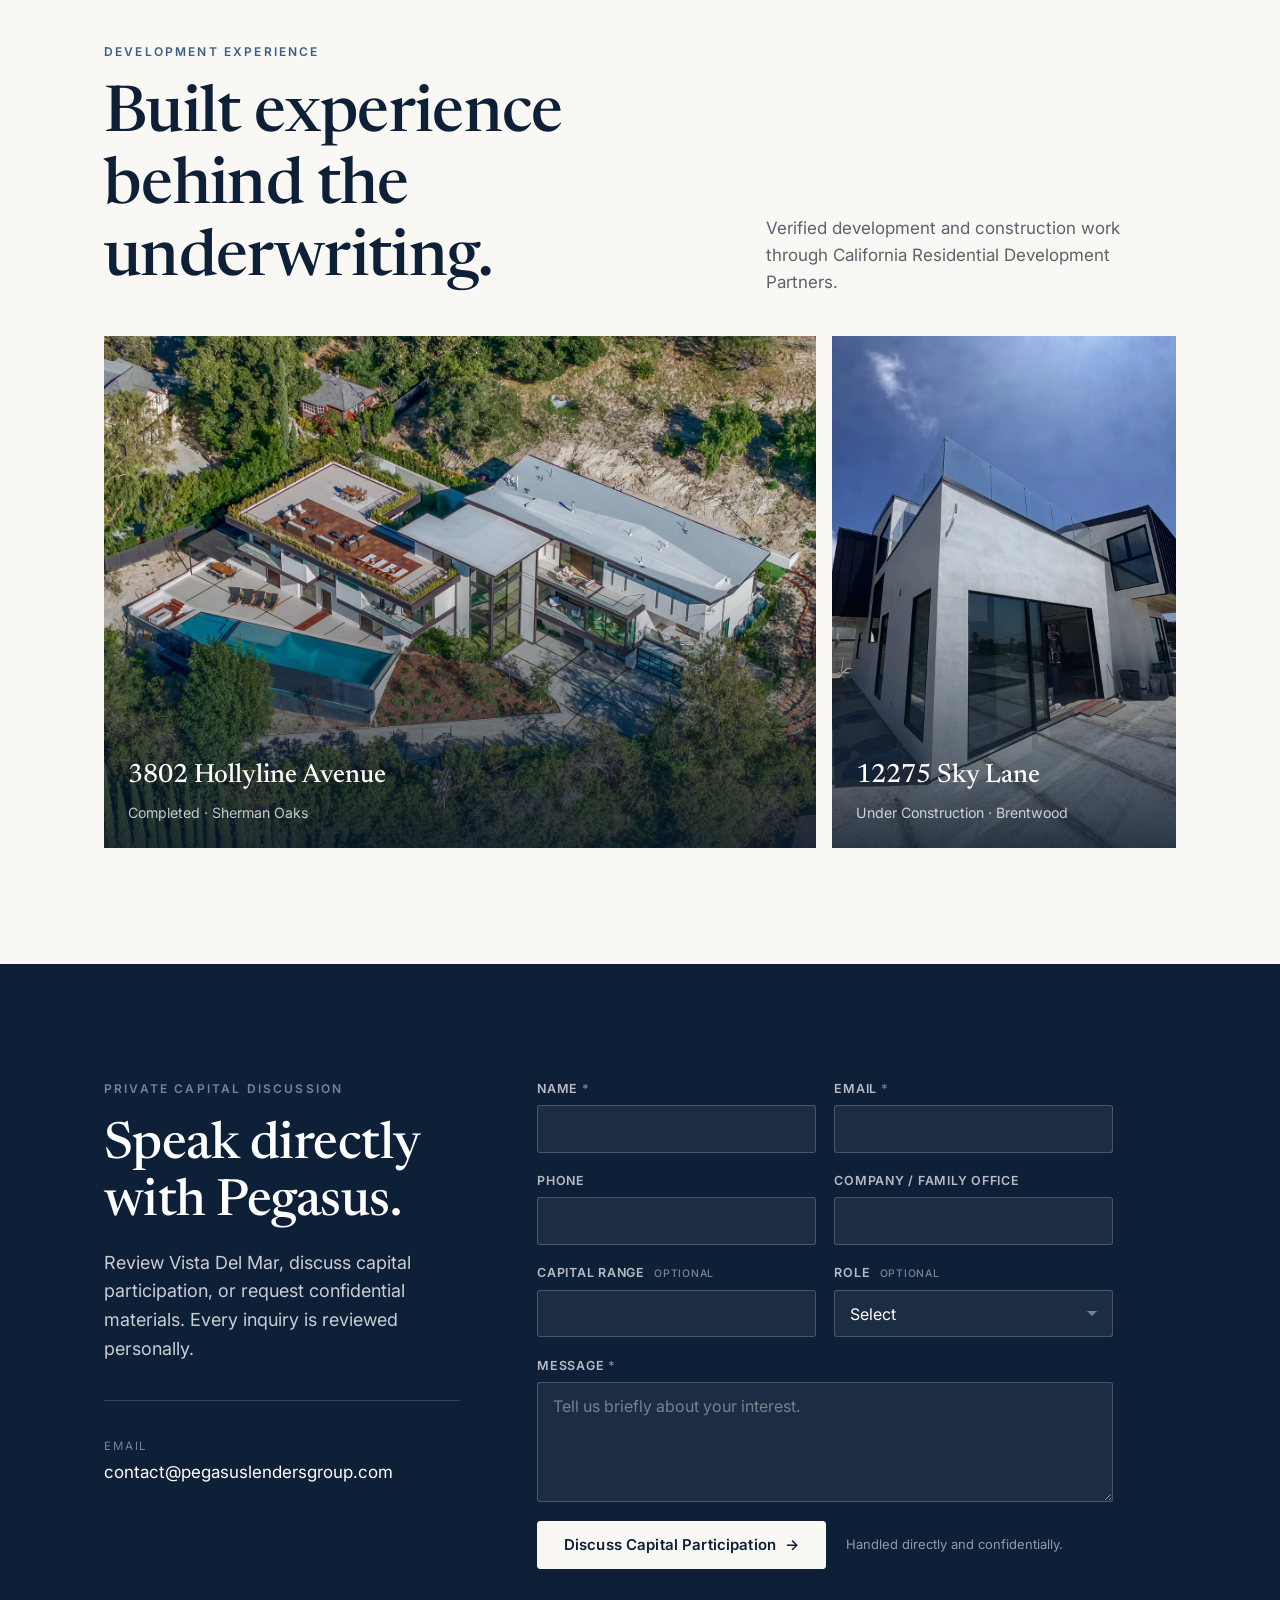
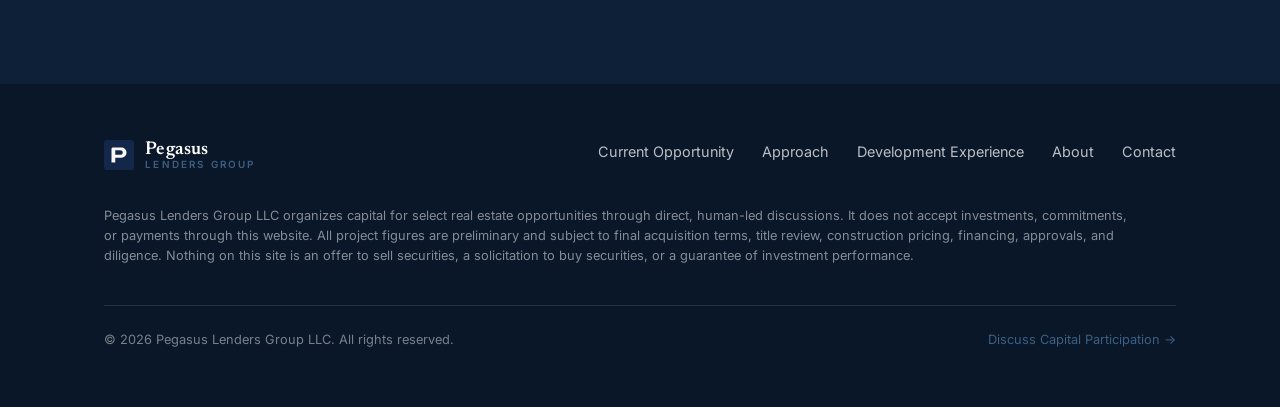
==== commit 7032207e: "Rebuild Pegasus investor experience" ====
--- a/index.html
+++ b/index.html
@@ -4,73 +4,74 @@
   <meta charset="UTF-8" />
   <meta name="viewport" content="width=device-width, initial-scale=1.0" />
   <script>document.documentElement.className += " js";</script>
-  <title>Pegasus Lenders Group — Real Estate Capital & Current Opportunities</title>
-  <meta name="description" content="Pegasus Lenders Group LLC organizes capital for select real estate opportunities through direct, human-led relationships. Review the current Vista Del Mar opportunity in Pacific Palisades." />
+  <title>Pegasus Lenders Group — Private Real Estate Capital</title>
+  <meta name="description" content="Pegasus Lenders Group structures capital for select real estate opportunities through direct relationships, disciplined underwriting, and an experienced development execution platform." />
   <link rel="preconnect" href="https://fonts.googleapis.com" />
   <link rel="preconnect" href="https://fonts.gstatic.com" crossorigin />
   <link href="https://fonts.googleapis.com/css2?family=Inter:wght@400;500;600;700&family=Newsreader:opsz,wght@6..72,400;6..72,500;6..72,600&display=swap" rel="stylesheet" />
-  <link rel="stylesheet" href="styles.css?v=20260920-4" />
+  <link rel="stylesheet" href="styles.css?v=20260920-5" />
   <link rel="icon" href="assets/favicon.svg" type="image/svg+xml" />
 </head>
 <body>
-  <!-- Hidden static form for Netlify build-time detection.
-       Field names must match the visible form exactly. -->
   <form name="capital-interest" method="POST" data-netlify="true" netlify-honeypot="bot-field" hidden>
+    <input type="text" name="inquiryType" />
     <input type="text" name="name" />
     <input type="email" name="email" />
     <input type="tel" name="phone" />
     <input type="text" name="company" />
     <input type="text" name="capitalRange" />
+    <input type="text" name="role" />
     <textarea name="message"></textarea>
     <input name="bot-field" />
   </form>
 
-  <!-- ============ Header ============ -->
   <header class="site-header">
     <div class="wrap site-header__inner">
       <a class="brand" href="index.html" aria-label="Pegasus Lenders Group home">
         <svg class="brand__mark" viewBox="0 0 32 32" fill="none" aria-hidden="true">
-          <rect width="32" height="32" rx="4" fill="#0e1f38" />
+          <rect width="32" height="32" rx="3" fill="#0e1f38" />
           <path d="M8 24V9.5C8 8.7 8.7 8 9.5 8H18c3.6 0 6 2.2 6 5.4 0 3.3-2.5 5.6-6.2 5.6H12v5H8Zm4-8.3h5.2c1.7 0 2.8-1 2.8-2.5s-1.1-2.4-2.8-2.4H12v4.9Z" fill="#faf8f4" />
         </svg>
-        <span class="brand__text">
-          <span class="brand__name">Pegasus</span>
-          <span class="brand__sub">Lenders Group</span>
-        </span>
+        <span class="brand__text"><span class="brand__name">Pegasus</span><span class="brand__sub">Lenders Group</span></span>
       </a>
-
       <nav class="nav" aria-label="Primary">
         <ul class="nav__links">
-          <li><a href="#opportunity">Current Opportunity</a></li>
-          <li><a href="about.html">About Pegasus</a></li>
+          <li><a href="index.html" aria-current="page">Pegasus</a></li>
+          <li><a href="opportunity.html">Opportunities</a></li>
+          <li><a href="#approach">Approach</a></li>
           <li><a href="development-experience.html">Development Experience</a></li>
+          <li><a href="about.html">About</a></li>
           <li><a href="#contact">Contact</a></li>
         </ul>
         <a href="#contact" class="btn btn--primary nav__cta" data-contact-intent="capital">Discuss Capital Participation</a>
       </nav>
-
-      <button class="nav-toggle" aria-label="Menu" aria-expanded="false">
-        <svg viewBox="0 0 24 24" fill="none" stroke="currentColor" stroke-width="1.8">
-          <path d="M4 7h16M4 12h16M4 17h16" stroke-linecap="round" />
-        </svg>
+      <button class="nav-toggle" type="button" aria-label="Open menu" aria-expanded="false">
+        <svg viewBox="0 0 24 24" fill="none" stroke="currentColor" stroke-width="1.8" aria-hidden="true"><path d="M4 7h16M4 12h16M4 17h16" stroke-linecap="round" /></svg>
       </button>
     </div>
   </header>
 
-  <main>
-    <!-- ============ Corporate Investor Lead ============ -->
-    <section class="capital-hero">
-      <div class="wrap capital-hero__inner reveal">
-        <p class="eyebrow">Pegasus Lenders Group LLC</p>
-        <h1>Capital Meets Opportunity.<br><em>Directly.</em></h1>
-        <p class="capital-hero__lede">Pegasus brings investors and lenders into clearly defined real estate opportunities where the asset, business plan, capital needs and execution path can be evaluated directly.</p>
-        <p class="capital-hero__statement">Review the opportunity. Understand the structure. Speak directly with the people executing it.</p>
-        <div class="btn-row capital-hero__actions">
-          <a href="#opportunity" class="btn btn--light">Review Current Opportunity <span class="btn-arrow">→</span></a>
-          <a href="#contact" class="btn btn--outline-light" data-contact-intent="capital">Discuss Capital Participation</a>
+  <main id="pegasus">
+    <section class="capital-hero capital-hero--rebuild">
+      <div class="wrap capital-hero__layout">
+        <div class="capital-hero__inner reveal">
+          <p class="eyebrow">Pegasus Lenders Group LLC</p>
+          <h1>Access Real Estate Opportunities <em>Before They Become Obvious.</em></h1>
+          <p class="capital-hero__lede">Pegasus identifies and structures select real estate opportunities where private capital can participate alongside an experienced development and execution platform.</p>
+          <p class="capital-hero__statement">Direct access. Defined assets. Disciplined underwriting. Hands-on execution.</p>
+          <div class="btn-row capital-hero__actions">
+            <a href="opportunity.html" class="btn btn--invert">View Current Opportunity <span class="btn-arrow" aria-hidden="true">→</span></a>
+            <a href="#contact" class="btn btn--outline-light" data-contact-intent="capital">Discuss Capital Participation</a>
+          </div>
         </div>
+        <aside class="hero-mandate reveal" aria-label="Pegasus investment approach">
+          <span class="hero-mandate__index">01 / 03</span>
+          <p>Review the opportunity.</p>
+          <p>Understand the structure.</p>
+          <p>Speak directly with the people executing it.</p>
+        </aside>
       </div>
-      <div class="capital-hero__strip">
+      <div class="capital-hero__strip" aria-label="Capital capabilities">
         <div class="wrap">
           <span>Acquisition &amp; Control Capital</span>
           <span>Construction Financing</span>
@@ -80,221 +81,113 @@
       </div>
     </section>
 
-    <!-- ============ Current Opportunity ============ -->
-    <section class="section current-opportunity" id="opportunity">
+    <section class="section philosophy" id="approach">
       <div class="wrap">
-        <div class="opportunity-head reveal">
-          <p class="eyebrow">Current Opportunity</p>
-          <h2>Vista Del Mar Townhomes</h2>
-          <p class="opportunity-head__place">Pacific Palisades, California</p>
-          <p class="opportunity-head__lede">17 residences to rebuild. A defined acquisition path. Existing architectural documentation. A structured transition from control to reconstruction.</p>
+        <div class="section-head section-head--wide reveal">
+          <p class="eyebrow">Private Real Estate Opportunities</p>
+          <h2>A different kind of real estate opportunity.</h2>
+          <p class="section-head__support">We focus on situations where value can be created through control, structuring, and execution — not simply through market appreciation.</p>
         </div>
-
-        <div class="lead__panel reveal">
-          <figure class="lead__media opp__media">
-            <span class="opp__tag">Current Opportunity</span>
-            <picture>
-              <source type="image/webp" srcset="public/images/projects/vista-del-mar/vista-del-mar-featured-960.webp 960w, public/images/projects/vista-del-mar/vista-del-mar-featured.webp 1672w" sizes="(max-width: 960px) 100vw, 56vw" />
-              <img src="public/images/projects/vista-del-mar/vista-del-mar-featured.png" width="1672" height="941" fetchpriority="high" alt="Aerial conceptual rendering of Vista Del Mar Townhomes — a hillside townhouse community with a central pool and access roads, Pacific Palisades, California" />
-            </picture>
-            <figcaption class="opp__caption">Conceptual rendering for illustrative purposes only.</figcaption>
-          </figure>
-
-          <div class="lead__facts">
-            <p class="lead__project">Vista Del Mar Townhomes · Pacific Palisades, California</p>
-
-            <div class="stats">
-              <div class="stat">
-                <div class="stat__value">17</div>
-                <span class="stat__label">Fire-Loss Units in Rebuild Scope</span>
-              </div>
-              <div class="stat">
-                <div class="stat__value">8</div>
-                <span class="stat__label">Existing Units Remaining Intact</span>
-              </div>
-              <div class="stat">
-                <div class="stat__value">$8M<span class="unit">up to</span></div>
-                <span class="stat__label">Current Stage 1 Working Capital Requirement</span>
-              </div>
-              <div class="stat">
-                <div class="stat__value">$62.4M<span class="unit">base case</span></div>
-                <span class="stat__label">Projected Gross Sell-Out Underwriting</span>
-              </div>
-            </div>
-
-            <p class="disclaimer">Base-case sell-out is a forward-looking underwriting assumption based on approximately 48,030 target living square feet at $1,300 per square foot. Area, pricing, acquisition terms, financing and construction scope remain subject to diligence and final approvals.</p>
-
-            <div class="btn-row">
-              <a href="project.html" class="btn btn--primary">Explore Vista Del Mar <span class="btn-arrow">→</span></a>
-              <a href="#contact" class="btn btn--ghost" data-contact-intent="materials">Request Confidential Materials</a>
-            </div>
-            <a href="https://vistadelmartownhomes.com" target="_blank" rel="noopener noreferrer" class="text-link opportunity-facts-link">View public project facts <span class="btn-arrow">→</span></a>
-          </div>
+        <div class="principle-grid reveal">
+          <a class="principle" href="opportunity.html#snapshot"><span class="principle__number">01</span><h3>Defined Opportunity</h3><p>Identifiable assets and a specific business plan.</p><span class="principle__link">Review the asset <span aria-hidden="true">↗</span></span></a>
+          <a class="principle" href="opportunity.html#thesis"><span class="principle__number">02</span><h3>Entry Through Structure</h3><p>Capital enters around a defined acquisition, control, or project-level strategy.</p><span class="principle__link">See the thesis <span aria-hidden="true">↗</span></span></a>
+          <a class="principle" href="opportunity.html#execution"><span class="principle__number">03</span><h3>Execution Capability</h3><p>Hands-on development, procurement, construction oversight, and cost discipline through CRDP.</p><span class="principle__link">Meet the platform <span aria-hidden="true">↗</span></span></a>
+          <a class="principle" href="opportunity.html#capital"><span class="principle__number">04</span><h3>Capital Flexibility</h3><p>Project-level equity, preferred structures, and construction financing are evaluated opportunity by opportunity.</p><span class="principle__link">Review the structure <span aria-hidden="true">↗</span></span></a>
         </div>
       </div>
     </section>
 
-
-    <section class="section section--stone" id="approach">
+    <section class="section platform" id="platform">
       <div class="wrap">
-        <div class="section-head reveal">
-          <p class="eyebrow">Pegasus Approach</p>
-          <h2>Capital decisions built around project facts.</h2>
-          <p class="section-head__support">Pegasus is not an online investment platform. Opportunities are reviewed through direct conversations, project documentation and transaction-specific underwriting.</p>
+        <div class="platform__intro reveal">
+          <p class="eyebrow">The Platform</p>
+          <h2>Capital <span>+</span> Execution</h2>
+          <p>Pegasus Lenders Group structures the capital side of selected real estate opportunities. California Residential Development Partners provides the development and construction execution platform.</p>
         </div>
-        <div class="method-grid reveal">
-          <a class="method-card method-card--link" href="project.html#structure">
-            <span class="method-card__number">01</span>
-            <h3>Basis &amp; Control</h3>
-            <p>Understand the acquisition basis, ownership structure, title, liens, seller-side requirements and the path to project control before capital is committed.</p>
-            <span class="method-card__cta">Review structure <span aria-hidden="true">→</span></span>
-          </a>
-          <a class="method-card method-card--link" href="project.html#capital">
-            <span class="method-card__number">02</span>
-            <h3>Construction &amp; Capital Stack</h3>
-            <p>Separate acquisition capital from construction financing, then size debt and required equity from documented project uses and lender parameters.</p>
-            <span class="method-card__cta">Review capital structure <span aria-hidden="true">→</span></span>
-          </a>
-          <a class="method-card method-card--link" href="project.html#exit">
-            <span class="method-card__number">03</span>
-            <h3>Exit &amp; Sensitivity</h3>
-            <p>Underwrite future value through clearly labeled assumptions and sensitivities rather than presenting a single forecast as a guaranteed outcome.</p>
-            <span class="method-card__cta">Review exit scenarios <span aria-hidden="true">→</span></span>
-          </a>
+        <div class="platform__matrix reveal">
+          <article class="platform-side"><div class="platform-side__head"><span>Capital</span><h3>Pegasus Lenders Group</h3></div><ul><li>Capital relationships</li><li>Investor communication</li><li>Transaction structuring</li><li>Debt / equity coordination</li><li>Project underwriting</li></ul></article>
+          <div class="platform__axis" aria-hidden="true"><span>+</span></div>
+          <article class="platform-side"><div class="platform-side__head"><span>Execution</span><h3>California Residential Development Partners</h3></div><ul><li>Development management</li><li>Construction oversight</li><li>Contractor coordination</li><li>Procurement discipline</li><li>Cost management &amp; project execution</li></ul></article>
+        </div>
+        <div class="platform__statement reveal">
+          <p>The sponsor contribution is not limited to cash. It includes project sourcing, transaction structuring, development management, construction oversight, contractor relationships, procurement, and execution capability.</p>
+          <p>That hands-on experience is intended to create cost efficiencies, reduce unnecessary third-party markup, and protect the project basis throughout execution.</p>
         </div>
       </div>
     </section>
 
-    <section class="section" id="experience-preview">
-      <div class="wrap experience-preview">
-        <div class="section-head reveal">
-          <p class="eyebrow">Execution Context</p>
-          <h2>Development experience behind the capital discussion.</h2>
-          <p class="section-head__support">Pegasus capital discussions are informed by real-world development, construction, financing and disposition experience rather than by a purely financial model.</p>
+    <section class="section current-opportunity" id="opportunity">
+      <div class="wrap">
+        <div class="opportunity-head reveal">
+          <p class="eyebrow">Current Private Opportunity</p>
+          <h2>Vista Del Mar Townhomes</h2>
+          <p class="opportunity-head__place">Pacific Palisades, California</p>
+          <p class="opportunity-head__lede">17-residence reconstruction opportunity within an established Pacific Palisades condominium community. Stage 1 is focused on consolidating control of the fire-loss residences and positioning the project for a separately financed reconstruction phase.</p>
         </div>
-        <div class="reveal">
-          <a href="development-experience.html" class="btn btn--ghost">Review Development Experience <span class="btn-arrow">→</span></a>
+        <div class="opportunity-feature reveal">
+          <figure class="opportunity-feature__media">
+            <picture><source type="image/webp" srcset="public/images/projects/vista-del-mar/vista-del-mar-featured-960.webp 960w, public/images/projects/vista-del-mar/vista-del-mar-featured.webp 1672w" sizes="(max-width: 960px) 100vw, 67vw" /><img src="public/images/projects/vista-del-mar/vista-del-mar-featured.png" width="1672" height="941" fetchpriority="high" alt="Conceptual aerial rendering of the Vista Del Mar Townhomes reconstruction in Pacific Palisades" /></picture>
+            <figcaption>Conceptual rendering for illustrative purposes only. Final design and approvals may differ.</figcaption>
+          </figure>
+          <div class="opportunity-feature__facts" aria-label="Vista Del Mar opportunity highlights"><div><strong>17</strong><span>Residences in primary rebuild scope</span></div><div><strong>8</strong><span>Existing residences remain intact</span></div><div><strong>~48,030</strong><span>Target living area, sq ft</span></div><div><strong>Up to ~$8M</strong><span>Stage 1 working capital requirement</span></div></div>
+        </div>
+        <div class="opportunity-actions reveal">
+          <p>Area targets remain subject to design, HOA requirements, zoning, engineering, and governmental approval. Stage 1 is a working capital requirement, not a stated purchase price.</p>
+          <div class="btn-row"><a href="opportunity.html" class="btn btn--primary">View Current Opportunity <span class="btn-arrow" aria-hidden="true">→</span></a><a href="#contact" class="btn btn--ghost" data-contact-intent="materials">Request Confidential Materials</a><a href="https://vistadelmartownhomes.com" target="_blank" rel="noopener noreferrer" class="text-link text-link--inline">View Public Project Facts <span aria-hidden="true">↗</span></a></div>
         </div>
       </div>
     </section>
 
-    <!-- ============ Direct Contact ============ -->
+    <section class="sponsor-advantage" id="sponsor-advantage">
+      <div class="wrap sponsor-advantage__grid">
+        <div class="sponsor-advantage__lead reveal"><p class="eyebrow">The Sponsor Advantage</p><h2>Capital alone does not create the project. <em>Execution does.</em></h2></div>
+        <div class="sponsor-advantage__copy reveal"><p>Pegasus brings the capital structure and investor relationships. California Residential Development Partners brings development experience, construction oversight, contractor coordination, procurement discipline, and active cost management.</p><p>The objective is to protect the project basis and create construction-cost efficiencies through direct execution rather than a fully outsourced development model.</p><a href="development-experience.html" class="text-link text-link--light">Review Development Experience <span aria-hidden="true">→</span></a></div>
+      </div>
+    </section>
+
+    <section class="section experience-snapshot" id="experience">
+      <div class="wrap">
+        <div class="experience-snapshot__head reveal"><div><p class="eyebrow">Development Experience</p><h2>Built experience behind the underwriting.</h2></div><p>Verified development and construction work through California Residential Development Partners.</p></div>
+        <div class="experience-snapshot__projects reveal">
+          <a href="development-experience.html" class="experience-project experience-project--wide"><picture><source type="image/webp" srcset="public/images/projects/hollyline/hollyline-aerial-960.webp 960w, public/images/projects/hollyline/hollyline-aerial.webp 2048w" /><img src="public/images/projects/hollyline/hollyline-aerial.jpg" width="2048" height="1150" loading="lazy" decoding="async" alt="Completed residence at 3802 Hollyline Avenue in Sherman Oaks" /></picture><span><b>3802 Hollyline Avenue</b><small>Completed · Sherman Oaks</small></span></a>
+          <a href="development-experience.html" class="experience-project"><picture><source type="image/webp" srcset="public/images/projects/sky-lane/sky-lane-construction-03.webp" /><img src="public/images/projects/sky-lane/sky-lane-construction-03.jpeg" width="1152" height="1536" loading="lazy" decoding="async" alt="Construction progress at 12275 Sky Lane in Brentwood" /></picture><span><b>12275 Sky Lane</b><small>Under Construction · Brentwood</small></span></a>
+        </div>
+      </div>
+    </section>
+
     <section class="section contact" id="contact">
-      <div class="wrap">
-        <div class="contact__grid">
-          <div class="contact__intro reveal">
-            <p class="eyebrow">Direct Contact</p>
-            <h2>Discuss Capital Participation.</h2>
-            <p class="lede">Contact Pegasus directly to review Vista Del Mar, discuss capital participation, or request additional diligence materials. Every conversation is handled directly.</p>
-
-            <div class="contact__detail">
-              <div class="contact__detail-item">
-                <span>Email</span>
-                <a href="mailto:contact@pegasuslendersgroup.com">contact@pegasuslendersgroup.com</a>
-              </div>
-            </div>
-          </div>
-
-          <div class="form-wrap reveal">
-            <!-- Visible contact form — submits to Netlify via URL-encoded AJAX POST -->
-            <form
-              class="form"
-              id="contact-form"
-              name="capital-interest"
-              method="POST"
-              action="/"
-              data-netlify="true"
-              netlify-honeypot="bot-field"
-              novalidate
-            >
-              <input type="hidden" name="form-name" value="capital-interest" />
-
-              <!-- Honeypot: visually hidden, hidden from assistive tech, skipped in tab order -->
-              <div class="visually-hidden" aria-hidden="true">
-                <label>Do not fill this field
-                  <input name="bot-field" tabindex="-1" autocomplete="off" />
-                </label>
-              </div>
-
-              <div class="field">
-                <label for="name">Name <span class="req" aria-hidden="true">*</span></label>
-                <input type="text" id="name" name="name" autocomplete="name" required aria-required="true" />
-                <span class="field__error" id="name-error" hidden>Please enter your name.</span>
-              </div>
-              <div class="field">
-                <label for="email">Email <span class="req" aria-hidden="true">*</span></label>
-                <input type="email" id="email" name="email" autocomplete="email" required aria-required="true" />
-                <span class="field__error" id="email-error" hidden>Please enter a valid email address.</span>
-              </div>
-              <div class="field">
-                <label for="phone">Phone</label>
-                <input type="tel" id="phone" name="phone" autocomplete="tel" />
-              </div>
-              <div class="field">
-                <label for="company">Company</label>
-                <input type="text" id="company" name="company" autocomplete="organization" />
-              </div>
-              <div class="field field--full">
-                <label for="capitalRange">Estimated Capital Range</label>
-                <input type="text" id="capitalRange" name="capitalRange" placeholder="Optional" />
-              </div>
-              <div class="field field--full">
-                <label for="message">Message <span class="req" aria-hidden="true">*</span></label>
-                <textarea id="message" name="message" required aria-required="true" placeholder="Tell us briefly about your interest."></textarea>
-                <span class="field__error" id="message-error" hidden>Please enter a message.</span>
-              </div>
-
-              <div class="form__actions">
-                <button type="submit" class="btn btn--primary" id="submit-btn">Discuss Capital Participation <span class="btn-arrow">→</span></button>
-                <p class="form__note">We review every inquiry personally and respond directly.</p>
-              </div>
-
-              <p class="form-status form-status--error" id="form-error" role="alert" hidden>
-                Your message could not be sent. Please email
-                <a href="mailto:contact@pegasuslendersgroup.com">contact@pegasuslendersgroup.com</a>.
-              </p>
-            </form>
-
-            <!-- Success confirmation (revealed on success; focus moves here) -->
-            <div class="form-success" id="form-success" tabindex="-1" role="status" aria-live="polite" hidden>
-              <h3>Thank you.</h3>
-              <p>Your message has been received. Pegasus will contact you directly.</p>
-            </div>
-          </div>
+      <div class="wrap contact__grid">
+        <div class="contact__intro reveal"><p class="eyebrow">Private Capital Discussion</p><h2>Speak directly with Pegasus.</h2><p class="lede">Review Vista Del Mar, discuss capital participation, or request confidential materials. Every inquiry is reviewed personally.</p><div class="contact__detail"><div class="contact__detail-item"><span>Email</span><a href="mailto:contact@pegasuslendersgroup.com">contact@pegasuslendersgroup.com</a></div></div></div>
+        <div class="form-wrap reveal">
+          <form class="form js-contact-form" id="contact-form" name="capital-interest" method="POST" action="/" data-netlify="true" netlify-honeypot="bot-field" novalidate>
+            <input type="hidden" name="form-name" value="capital-interest" /><input type="hidden" name="inquiryType" value="Capital Participation Discussion" />
+            <div class="visually-hidden" aria-hidden="true"><label>Do not fill this field<input name="bot-field" tabindex="-1" autocomplete="off" /></label></div>
+            <div class="field"><label for="name">Name <span class="req" aria-hidden="true">*</span></label><input type="text" id="name" name="name" autocomplete="name" required aria-required="true" /><span class="field__error" id="name-error" hidden>Please enter your name.</span></div>
+            <div class="field"><label for="email">Email <span class="req" aria-hidden="true">*</span></label><input type="email" id="email" name="email" autocomplete="email" required aria-required="true" /><span class="field__error" id="email-error" hidden>Please enter a valid email address.</span></div>
+            <div class="field"><label for="phone">Phone</label><input type="tel" id="phone" name="phone" autocomplete="tel" /></div>
+            <div class="field"><label for="company">Company / Family Office</label><input type="text" id="company" name="company" autocomplete="organization" /></div>
+            <div class="field"><label for="capitalRange">Capital Range <span class="optional">Optional</span></label><input type="text" id="capitalRange" name="capitalRange" /></div>
+            <div class="field"><label for="role">Role <span class="optional">Optional</span></label><select id="role" name="role"><option value="">Select</option><option>Investor</option><option>Lender</option><option>Advisor</option></select></div>
+            <div class="field field--full"><label for="message">Message <span class="req" aria-hidden="true">*</span></label><textarea id="message" name="message" required aria-required="true" placeholder="Tell us briefly about your interest."></textarea><span class="field__error" id="message-error" hidden>Please include a short message.</span></div>
+            <div class="form__actions"><button type="submit" class="btn btn--primary" id="submit-btn">Discuss Capital Participation <span class="btn-arrow" aria-hidden="true">→</span></button><span class="form__note">Handled directly and confidentially.</span></div>
+            <p class="form-status form-status--error" id="form-error" role="alert" hidden>We could not send your message. Please email <a href="mailto:contact@pegasuslendersgroup.com">contact@pegasuslendersgroup.com</a>.</p>
+          </form>
+          <div class="form-success" id="form-success" role="status" tabindex="-1" hidden><h3>Thank you.</h3><p>Pegasus will review the request and respond directly.</p></div>
         </div>
       </div>
     </section>
   </main>
 
-  <!-- ============ Footer ============ -->
   <footer class="site-footer">
     <div class="wrap">
       <div class="site-footer__inner">
-        <div class="brand">
-          <svg class="brand__mark" viewBox="0 0 32 32" fill="none" aria-hidden="true">
-            <rect width="32" height="32" rx="4" fill="#12274a" />
-            <path d="M8 24V9.5C8 8.7 8.7 8 9.5 8H18c3.6 0 6 2.2 6 5.4 0 3.3-2.5 5.6-6.2 5.6H12v5H8Zm4-8.3h5.2c1.7 0 2.8-1 2.8-2.5s-1.1-2.4-2.8-2.4H12v4.9Z" fill="#faf8f4" />
-          </svg>
-          <span class="brand__text">
-            <span class="brand__name">Pegasus</span>
-            <span class="brand__sub">Lenders Group</span>
-          </span>
-        </div>
-        <nav class="site-footer__nav" aria-label="Footer">
-          <a href="#opportunity">Current Opportunity</a>
-          <a href="about.html">About Pegasus</a>
-          <a href="development-experience.html">Development Experience</a>
-          <a href="#contact">Contact</a>
-        </nav>
+        <a class="brand" href="index.html" aria-label="Pegasus Lenders Group home"><svg class="brand__mark" viewBox="0 0 32 32" fill="none" aria-hidden="true"><rect width="32" height="32" rx="3" fill="#12274a" /><path d="M8 24V9.5C8 8.7 8.7 8 9.5 8H18c3.6 0 6 2.2 6 5.4 0 3.3-2.5 5.6-6.2 5.6H12v5H8Zm4-8.3h5.2c1.7 0 2.8-1 2.8-2.5s-1.1-2.4-2.8-2.4H12v4.9Z" fill="#faf8f4" /></svg><span class="brand__text"><span class="brand__name">Pegasus</span><span class="brand__sub">Lenders Group</span></span></a>
+        <nav class="site-footer__nav" aria-label="Footer"><a href="opportunity.html">Current Opportunity</a><a href="#approach">Approach</a><a href="development-experience.html">Development Experience</a><a href="about.html">About</a><a href="#contact">Contact</a></nav>
       </div>
-      <p class="site-footer__legal">Pegasus Lenders Group LLC organizes capital for select real estate opportunities through direct, human-led conversations. It does not accept investments, commitments, or payments through this website. All figures shown are preliminary and subject to final acquisition terms, title review, construction pricing, financing, approvals, and due diligence. Nothing on this site is an offer to sell or a solicitation to buy any security.</p>
-      <div class="site-footer__bottom">
-        <span>© 2026 Pegasus Lenders Group LLC. All rights reserved.</span>
-        <a href="#contact" data-contact-intent="capital">Discuss Capital Participation →</a>
-      </div>
+      <p class="site-footer__legal">Pegasus Lenders Group LLC organizes capital for select real estate opportunities through direct, human-led discussions. It does not accept investments, commitments, or payments through this website. All project figures are preliminary and subject to final acquisition terms, title review, construction pricing, financing, approvals, and diligence. Nothing on this site is an offer to sell securities, a solicitation to buy securities, or a guarantee of investment performance.</p>
+      <div class="site-footer__bottom"><span>© 2026 Pegasus Lenders Group LLC. All rights reserved.</span><a href="#contact" data-contact-intent="capital">Discuss Capital Participation →</a></div>
     </div>
   </footer>
-
-  <script src="script.js?v=20260920-4"></script>
+  <script src="script.js?v=20260920-5"></script>
 </body>
 </html>
--- a/styles.css
+++ b/styles.css
@@ -1066,8 +1066,8 @@
    JavaScript is active (html.js). Without JS, everything is visible. */
 .js .reveal {
   opacity: 0;
-  transform: translateY(18px);
-  transition: opacity 0.7s var(--ease), transform 0.7s var(--ease);
+  transform: translateY(12px);
+  transition: opacity 0.4s var(--ease), transform 0.4s var(--ease);
 }
 
 .reveal.is-visible {
@@ -1615,3 +1615,305 @@
 .method-card--link:focus-visible .method-card__cta{
   color:var(--navy);
 }
+
+/* ============================================================
+   2026 premium investor rebuild
+   Editorial capital presentation · architectural restraint
+   ============================================================ */
+
+:focus-visible {
+  outline: 2px solid var(--steel);
+  outline-offset: 4px;
+}
+
+.optional {
+  margin-left: .35rem;
+  font-size: .65rem;
+  font-weight: 500;
+  color: rgba(255,255,255,.45);
+}
+
+.section-head--wide { max-width: 58rem; }
+.section-head--wide h2 { font-size: clamp(2.5rem,5.2vw,4.4rem); line-height: 1; }
+
+.nav { gap: 1.5rem; }
+.nav__links { gap: 1.35rem; }
+.nav__links a { font-size: .83rem; }
+.nav__links a[aria-current="page"] { color: var(--navy); }
+
+.capital-hero--rebuild::after {
+  background:
+    linear-gradient(90deg,rgba(255,255,255,.028) 1px,transparent 1px),
+    linear-gradient(rgba(255,255,255,.018) 1px,transparent 1px);
+  background-size: 92px 92px;
+}
+.capital-hero__layout {
+  position: relative;
+  z-index: 2;
+  display: grid;
+  grid-template-columns: minmax(0,1fr) 18rem;
+  gap: clamp(3rem,7vw,8rem);
+  align-items: end;
+}
+.capital-hero--rebuild .capital-hero__inner { max-width: none; padding-top: clamp(4rem,7vw,6rem); padding-bottom: clamp(4rem,7vw,6rem); }
+.capital-hero--rebuild h1 { max-width: 70rem; font-size: clamp(3.4rem,5.9vw,5.2rem); }
+.capital-hero--rebuild h1 em { display: block; max-width: 64rem; }
+.hero-mandate {
+  margin-bottom: clamp(5rem,9vw,8rem);
+  padding-left: 1.5rem;
+  border-left: 1px solid rgba(255,255,255,.22);
+}
+.hero-mandate__index {
+  display: block;
+  margin-bottom: 1.2rem;
+  font-size: .7rem;
+  letter-spacing: .16em;
+  color: var(--steel-soft);
+}
+.hero-mandate p {
+  padding: .7rem 0;
+  font-family: var(--serif);
+  font-size: 1.08rem;
+  line-height: 1.25;
+  color: rgba(255,255,255,.82);
+  border-bottom: 1px solid rgba(255,255,255,.12);
+}
+
+.philosophy { background: var(--warm-white); }
+.principle-grid {
+  display: grid;
+  grid-template-columns: repeat(4,1fr);
+  border-top: 1px solid var(--navy);
+}
+.principle {
+  position: relative;
+  display: flex;
+  min-height: 24rem;
+  padding: 1.5rem 1.65rem 1.75rem;
+  flex-direction: column;
+  color: inherit;
+  border-right: 1px solid var(--hairline);
+  transition: color .2s var(--ease), background .2s var(--ease);
+}
+.principle:last-child { border-right: 0; }
+.principle:hover,.principle:focus-visible { color: var(--navy); background: #fff; outline-offset: -2px; }
+.principle__number { font-size: .72rem; letter-spacing: .14em; color: var(--steel); }
+.principle h3 { margin-top: 4.5rem; font-size: clamp(1.45rem,2vw,1.9rem); }
+.principle p { margin-top: 1rem; color: var(--graphite-soft); font-size: .98rem; line-height: 1.6; }
+.principle__link { margin-top: auto; padding-top: 2rem; font-size: .78rem; font-weight: 700; letter-spacing: .04em; color: var(--steel); }
+
+.platform { background: var(--stone); border-block: 1px solid var(--hairline); }
+.platform__intro { display: grid; grid-template-columns: .65fr 1.15fr; gap: 1rem 5rem; align-items: end; }
+.platform__intro .eyebrow { grid-column: 1/-1; }
+.platform__intro h2 { font-size: clamp(3rem,7vw,6rem); line-height: .9; }
+.platform__intro h2 span { color: var(--steel-soft); font-weight: 400; }
+.platform__intro > p:last-child { max-width: 35rem; color: var(--graphite-soft); font-size: 1.08rem; }
+.platform__matrix { display: grid; grid-template-columns: 1fr 5rem 1fr; margin-top: clamp(3.5rem,7vw,6rem); border-block: 1px solid var(--navy); }
+.platform-side { padding: 2.5rem 0; }
+.platform-side__head > span { font-size: .7rem; font-weight: 700; letter-spacing: .16em; text-transform: uppercase; color: var(--steel); }
+.platform-side h3 { margin-top: .65rem; max-width: 27rem; font-size: clamp(1.6rem,2.6vw,2.25rem); }
+.platform-side ul { margin: 2rem 0 0; padding: 0; list-style: none; }
+.platform-side li { padding: .65rem 0; border-top: 1px solid var(--hairline); font-size: .92rem; }
+.platform__axis { display: grid; place-items: center; }
+.platform__axis span { display: grid; width: 3rem; height: 3rem; place-items: center; border: 1px solid var(--steel-soft); border-radius: 50%; font-family: var(--serif); font-size: 1.6rem; color: var(--steel); }
+.platform__statement { display: grid; grid-template-columns: 1fr 1fr; gap: 3rem; margin: 2.5rem 0 0 auto; max-width: 54rem; color: var(--graphite-soft); font-size: .92rem; }
+
+.opportunity-feature { display: grid; grid-template-columns: minmax(0,1.7fr) minmax(15rem,.62fr); border-top: 1px solid var(--navy); border-bottom: 1px solid var(--navy); }
+.opportunity-feature__media { margin: 0; padding: 1rem 1rem 1rem 0; }
+.opportunity-feature__media picture { display: block; aspect-ratio: 16/9; overflow: hidden; }
+.opportunity-feature__media img { width: 100%; height: 100%; object-fit: cover; }
+.opportunity-feature__media figcaption { margin-top: .6rem; font-size: .72rem; color: var(--graphite-soft); font-style: italic; }
+.opportunity-feature__facts { display: grid; grid-template-rows: repeat(4,1fr); border-left: 1px solid var(--hairline); }
+.opportunity-feature__facts div { display: flex; padding: 1.15rem 0 1.15rem 1.5rem; flex-direction: column; justify-content: center; border-bottom: 1px solid var(--hairline); }
+.opportunity-feature__facts div:last-child { border-bottom: 0; }
+.opportunity-feature__facts strong { font-family: var(--serif); font-size: clamp(1.7rem,3.2vw,2.6rem); font-weight: 500; line-height: 1; color: var(--navy); }
+.opportunity-feature__facts span { margin-top: .45rem; font-size: .76rem; line-height: 1.35; color: var(--graphite-soft); }
+.opportunity-actions { display: grid; grid-template-columns: 1fr 1.55fr; gap: 2rem; align-items: start; padding-top: 1.75rem; }
+.opportunity-actions > p { max-width: 30rem; font-size: .77rem; line-height: 1.5; color: var(--graphite-soft); }
+.opportunity-actions .btn-row { justify-content: flex-end; align-items: center; }
+.text-link--inline { margin-top: 0; padding: .7rem 0; }
+
+.sponsor-advantage { position: relative; padding-block: var(--section-y); overflow: hidden; background: var(--navy-deep); color: #fff; }
+.sponsor-advantage::after { content: "EXECUTION"; position: absolute; right: -1rem; bottom: -4.5rem; font-family: var(--serif); font-size: clamp(7rem,18vw,18rem); letter-spacing: -.04em; color: rgba(255,255,255,.025); pointer-events: none; }
+.sponsor-advantage__grid { position: relative; z-index: 1; display: grid; grid-template-columns: 1.1fr .9fr; gap: clamp(3rem,8vw,8rem); }
+.sponsor-advantage .eyebrow { color: var(--steel-soft); }
+.sponsor-advantage h2 { color: #fff; font-size: clamp(3rem,6.3vw,5.8rem); line-height: .97; }
+.sponsor-advantage h2 em { display: block; color: #aabfd4; font-weight: 400; }
+.sponsor-advantage__copy { align-self: end; }
+.sponsor-advantage__copy p { margin-top: 1.25rem; color: rgba(255,255,255,.72); }
+.text-link--light { color: #fff; }
+.text-link--light:hover { color: var(--steel-soft); }
+
+.experience-snapshot__head { display: grid; grid-template-columns: 1.2fr .8fr; gap: 3rem; align-items: end; margin-bottom: 2.5rem; }
+.experience-snapshot__head h2 { font-size: clamp(2.5rem,5vw,4rem); }
+.experience-snapshot__head > p { max-width: 25rem; color: var(--graphite-soft); }
+.experience-snapshot__projects { display: grid; grid-template-columns: 1.55fr .75fr; gap: 1rem; }
+.experience-project { position: relative; display: block; min-height: 32rem; overflow: hidden; background: var(--stone); color: #fff; }
+.experience-project picture,.experience-project img { width: 100%; height: 100%; }
+.experience-project img { object-fit: cover; transition: transform .5s var(--ease); }
+.experience-project:hover img { transform: scale(1.018); }
+.experience-project::after { content: ""; position: absolute; inset: 45% 0 0; background: linear-gradient(transparent,rgba(10,23,40,.82)); }
+.experience-project > span { position: absolute; z-index: 1; left: 1.5rem; right: 1.5rem; bottom: 1.5rem; display: flex; flex-direction: column; }
+.experience-project b { font-family: var(--serif); font-size: 1.65rem; font-weight: 500; }
+.experience-project small { margin-top: .25rem; color: rgba(255,255,255,.75); }
+
+.site-footer__legal { margin-top: 2.25rem; max-width: 64rem; }
+
+/* Opportunity entry page */
+.opportunity-hero { position: relative; min-height: min(78vh,760px); display: grid; align-items: end; overflow: hidden; background: var(--navy-deep); color: #fff; }
+.opportunity-hero__media { position: absolute; inset: 0; }
+.opportunity-hero__media picture,.opportunity-hero__media img { width: 100%; height: 100%; }
+.opportunity-hero__media img { object-fit: cover; object-position: center 44%; }
+.opportunity-hero::after { content: ""; position: absolute; inset: 0; background: linear-gradient(90deg,rgba(7,19,34,.96) 0%,rgba(7,19,34,.77) 45%,rgba(7,19,34,.28) 76%,rgba(7,19,34,.45) 100%),linear-gradient(0deg,rgba(7,19,34,.56),transparent 55%); }
+.opportunity-hero__content { position: relative; z-index: 1; padding-top: clamp(5rem,10vw,8rem); padding-bottom: clamp(4rem,7vw,6rem); }
+.opportunity-hero .eyebrow { color: #aabfd4; }
+.opportunity-hero__place { font-size: .75rem; font-weight: 600; letter-spacing: .16em; text-transform: uppercase; color: rgba(255,255,255,.68); }
+.opportunity-hero h1 { margin-top: .8rem; max-width: 48rem; color: #fff; font-size: clamp(4rem,8vw,7.2rem); line-height: .86; letter-spacing: -.035em; }
+.opportunity-hero__lede { margin-top: 1.6rem; max-width: 41rem; font-size: clamp(1.1rem,2vw,1.35rem); line-height: 1.55; color: rgba(255,255,255,.82); }
+.opportunity-hero .btn-row { margin-top: 2.25rem; }
+.opportunity-nav { top: 74px; }
+
+.snapshot-ledger { display: grid; grid-template-columns: repeat(3,1fr); border-top: 1px solid var(--navy); border-bottom: 1px solid var(--navy); }
+.snapshot-ledger > div { min-height: 10rem; padding: 1.5rem; border-right: 1px solid var(--hairline); border-bottom: 1px solid var(--hairline); }
+.snapshot-ledger > div:nth-child(3n) { border-right: 0; }
+.snapshot-ledger > div:nth-last-child(-n+3) { border-bottom: 0; }
+.snapshot-ledger strong { display: block; font-family: var(--serif); font-size: clamp(2rem,4vw,3.2rem); font-weight: 500; line-height: 1; color: var(--navy); }
+.snapshot-ledger span { display: block; margin-top: .75rem; font-size: .78rem; line-height: 1.4; color: var(--graphite-soft); }
+
+.thesis-layout { display: grid; grid-template-columns: .8fr 1.2fr; gap: clamp(3rem,8vw,8rem); align-items: start; }
+.thesis-sequence { margin: 0; padding: 0; list-style: none; border-top: 1px solid var(--navy); counter-reset: thesis; }
+.thesis-sequence li { display: grid; grid-template-columns: 4rem 1fr; gap: 1rem; align-items: center; min-height: 5.5rem; border-bottom: 1px solid var(--hairline); }
+.thesis-sequence span { font-size: .7rem; letter-spacing: .1em; color: var(--steel); }
+.thesis-sequence strong { font-family: var(--serif); font-size: clamp(1.15rem,2vw,1.55rem); font-weight: 500; color: var(--navy); }
+
+.stage-flow { display: grid; grid-template-columns: 1fr 5rem 1fr; align-items: stretch; }
+.stage-flow__card { padding: clamp(2rem,4vw,3.25rem); border: 1px solid var(--navy); }
+.stage-flow__card--dark { background: var(--navy); color: #fff; }
+.stage-flow__label { font-size: .7rem; font-weight: 700; letter-spacing: .15em; text-transform: uppercase; color: var(--steel); }
+.stage-flow__card--dark .stage-flow__label { color: #9eb7cf; }
+.stage-flow__card h3 { margin-top: 1rem; font-size: clamp(2rem,4vw,3rem); }
+.stage-flow__card--dark h3 { color: #fff; }
+.stage-flow__card strong { display: block; margin-top: 2.25rem; font-family: var(--serif); font-size: clamp(1.35rem,2.4vw,2rem); font-weight: 500; line-height: 1.2; color: var(--navy); }
+.stage-flow__card--dark strong { color: #fff; }
+.stage-flow__card p { margin-top: 1.25rem; font-size: .95rem; line-height: 1.65; }
+.stage-flow__card--dark p { color: rgba(255,255,255,.76); }
+.stage-flow__card small { display: block; margin-top: 1.5rem; padding-top: 1.25rem; border-top: 1px solid var(--hairline); font-size: .75rem; line-height: 1.5; color: var(--graphite-soft); }
+.stage-flow__card--dark small { border-color: rgba(255,255,255,.18); color: rgba(255,255,255,.58); }
+.stage-flow__arrow { display: grid; place-items: center; font-family: var(--serif); font-size: 2rem; color: var(--steel); }
+
+.execution-section { background: var(--navy-deep); color: #fff; }
+.execution-section .eyebrow { color: #9eb7cf; }
+.execution-section__lead { display: grid; grid-template-columns: .5fr 1.5fr; align-items: start; }
+.execution-section__lead h2 { color: #fff; font-size: clamp(3rem,6vw,5.6rem); line-height: .95; }
+.execution-pairs { display: grid; grid-template-columns: 1fr 1fr; gap: clamp(2rem,7vw,7rem); margin-top: 4rem; }
+.execution-pairs article { border-top: 1px solid rgba(255,255,255,.3); padding-top: 1.5rem; }
+.execution-pairs article > span { font-size: .7rem; letter-spacing: .14em; text-transform: uppercase; color: #9eb7cf; }
+.execution-pairs h3 { margin-top: .55rem; color: #fff; font-size: 2rem; }
+.execution-pairs ul { margin: 2rem 0 0; padding: 0; list-style: none; }
+.execution-pairs li { padding: .75rem 0; border-bottom: 1px solid rgba(255,255,255,.12); color: rgba(255,255,255,.74); }
+.sponsor-note { display: grid; grid-template-columns: .75fr 1.25fr; gap: 3rem; margin-top: 4rem; padding-top: 2.5rem; border-top: 1px solid rgba(255,255,255,.3); }
+.sponsor-note strong { font-family: var(--serif); font-size: clamp(1.7rem,3vw,2.6rem); font-weight: 500; line-height: 1.12; }
+.sponsor-note p { color: rgba(255,255,255,.65); }
+
+.capital-terms { display: grid; grid-template-columns: repeat(3,1fr); border-top: 1px solid var(--navy); border-bottom: 1px solid var(--navy); }
+.capital-terms > div { padding: 1.75rem; border-right: 1px solid var(--hairline); }
+.capital-terms > div:last-child { border-right: 0; }
+.capital-terms span,.underwriting-ledger span,.exclusions > span,.diligence-status { display: block; font-size: .7rem; font-weight: 700; letter-spacing: .13em; text-transform: uppercase; color: var(--steel); }
+.capital-terms strong { display: block; margin-top: 3rem; font-family: var(--serif); font-size: clamp(1.45rem,2.4vw,2rem); font-weight: 500; line-height: 1.1; color: var(--navy); }
+.capital-terms p { margin-top: 1rem; font-size: .86rem; line-height: 1.55; color: var(--graphite-soft); }
+
+.underwriting-ledger { display: grid; grid-template-columns: repeat(3,1fr); border: 1px solid var(--hairline); background: var(--warm-white); }
+.underwriting-ledger > div { min-height: 9rem; padding: 1.5rem; border-right: 1px solid var(--hairline); border-bottom: 1px solid var(--hairline); }
+.underwriting-ledger > div:nth-child(3n) { border-right: 0; }
+.underwriting-ledger strong { display: block; margin-top: 1.4rem; font-family: var(--serif); font-size: clamp(1.45rem,2.8vw,2.2rem); font-weight: 500; color: var(--navy); }
+.underwriting-ledger__total { grid-column: 1/-1; min-height: auto !important; display: flex; align-items: center; justify-content: space-between; border-bottom: 0 !important; background: var(--navy); }
+.underwriting-ledger__total span { color: #9eb7cf; }
+.underwriting-ledger__total strong { margin-top: 0; color: #fff; font-size: clamp(2rem,4vw,3.4rem); }
+.exclusions { margin-top: 1.5rem; padding: 1.5rem; border-left: 2px solid var(--steel); background: rgba(60,95,131,.06); }
+.exclusions ul { display: grid; grid-template-columns: repeat(3,1fr); gap: .4rem 2rem; margin: 1rem 0 0; padding-left: 1rem; font-size: .82rem; color: var(--graphite-soft); }
+
+.exit-layout { display: grid; grid-template-columns: .75fr 1.25fr; gap: clamp(3rem,8vw,8rem); align-items: start; }
+.exit-base { margin-top: 2.5rem; padding-top: 1.5rem; border-top: 1px solid var(--navy); }
+.exit-base span { display: block; font-size: .72rem; font-weight: 700; letter-spacing: .12em; text-transform: uppercase; color: var(--steel); }
+.exit-base strong { display: block; margin-top: .6rem; font-family: var(--serif); font-size: clamp(3rem,6vw,5rem); font-weight: 500; line-height: 1; color: var(--navy); }
+.table-note { padding: 1rem 1.2rem; border-top: 1px solid var(--hairline); font-size: .75rem; line-height: 1.5; color: var(--graphite-soft); }
+.diligence-status { padding-bottom: 1rem; border-bottom: 1px solid var(--navy); }
+.diligence-status--progress { color: var(--graphite-soft); border-color: var(--graphite-soft); }
+.opportunity-contact { scroll-margin-top: 7rem; }
+.text-button { padding: .75rem 0; border: 0; background: transparent; color: rgba(255,255,255,.7); font: 600 .82rem var(--sans); text-decoration: underline; text-underline-offset: 4px; cursor: pointer; }
+.text-button:hover { color: #fff; }
+
+@media (max-width: 1350px) {
+  .capital-hero__layout { grid-template-columns: 1fr; }
+  .hero-mandate { display: none; }
+}
+
+@media (max-width: 1100px) {
+  .nav__links,.nav__cta { display: none; }
+  .nav-toggle { display: inline-flex; min-width: 44px; min-height: 44px; align-items: center; justify-content: center; }
+  .nav.is-open { position: absolute; top: 74px; left: 0; right: 0; display: block; padding: 1.25rem var(--gutter) 1.75rem; background: var(--warm-white); border-bottom: 1px solid var(--hairline); box-shadow: 0 20px 35px rgba(10,23,40,.1); }
+  .nav.is-open .nav__links { display: flex; flex-direction: column; gap: .2rem; }
+  .nav.is-open .nav__links a { display: block; padding: .65rem 0; font-size: .95rem; }
+  .nav.is-open .nav__cta { display: inline-flex; margin-top: 1rem; }
+  .principle-grid { grid-template-columns: 1fr 1fr; }
+  .principle { min-height: 20rem; border-bottom: 1px solid var(--hairline); }
+  .principle:nth-child(2n) { border-right: 0; }
+}
+
+@media (max-width: 820px) {
+  .platform__intro,.platform__statement,.sponsor-advantage__grid,.experience-snapshot__head,.thesis-layout,.execution-section__lead,.sponsor-note,.exit-layout { grid-template-columns: 1fr; }
+  .platform__matrix { grid-template-columns: 1fr; }
+  .platform__axis { display: none; }
+  .platform-side:first-child { border-bottom: 1px solid var(--hairline); }
+  .opportunity-feature { grid-template-columns: 1fr; }
+  .opportunity-feature__media { padding-right: 0; }
+  .opportunity-feature__facts { grid-template-columns: 1fr 1fr; grid-template-rows: auto; border-left: 0; border-top: 1px solid var(--hairline); }
+  .opportunity-feature__facts div { min-height: 7.5rem; }
+  .opportunity-feature__facts div:nth-child(odd) { padding-left: 0; padding-right: 1rem; border-right: 1px solid var(--hairline); }
+  .opportunity-actions { grid-template-columns: 1fr; }
+  .opportunity-actions .btn-row { justify-content: flex-start; }
+  .experience-snapshot__projects { grid-template-columns: 1fr; }
+  .experience-project { min-height: 26rem; }
+  .snapshot-ledger,.underwriting-ledger { grid-template-columns: 1fr 1fr; }
+  .snapshot-ledger > div:nth-child(3n),.underwriting-ledger > div:nth-child(3n) { border-right: 1px solid var(--hairline); }
+  .snapshot-ledger > div:nth-child(2n),.underwriting-ledger > div:nth-child(2n) { border-right: 0; }
+  .snapshot-ledger > div:nth-last-child(-n+3) { border-bottom: 1px solid var(--hairline); }
+  .snapshot-ledger > div:nth-last-child(-n+2) { border-bottom: 0; }
+  .stage-flow { grid-template-columns: 1fr; }
+  .stage-flow__arrow { height: 4rem; transform: rotate(90deg); }
+  .execution-pairs,.capital-terms { grid-template-columns: 1fr; }
+  .capital-terms > div { border-right: 0; border-bottom: 1px solid var(--hairline); }
+  .capital-terms > div:last-child { border-bottom: 0; }
+  .exclusions ul { grid-template-columns: 1fr 1fr; }
+}
+
+@media (max-width: 560px) {
+  body { font-size: 1rem; }
+  .section { padding-block: clamp(4rem,18vw,6rem); }
+  .section-head--wide h2 { font-size: clamp(2.35rem,12vw,3.4rem); }
+  .capital-hero--rebuild h1 { font-size: clamp(3rem,15vw,4.5rem); }
+  .capital-hero__actions .btn,.opportunity-hero .btn-row .btn { width: 100%; justify-content: center; white-space: normal; text-align: center; }
+  .capital-hero__strip span { padding-block: .9rem; font-size: .65rem; }
+  .principle-grid { grid-template-columns: 1fr; }
+  .principle { min-height: 17rem; border-right: 0; }
+  .principle h3 { margin-top: 2.75rem; }
+  .platform__intro h2 { font-size: 3.4rem; }
+  .platform__statement { gap: 1.25rem; }
+  .opportunity-head h2 { font-size: 2.7rem; }
+  .opportunity-feature__facts strong { font-size: 1.75rem; }
+  .sponsor-advantage h2 { font-size: 3.2rem; }
+  .experience-project { min-height: 22rem; }
+  .opportunity-hero { min-height: 700px; }
+  .opportunity-hero::after { background: linear-gradient(0deg,rgba(7,19,34,.97) 0%,rgba(7,19,34,.75) 65%,rgba(7,19,34,.42) 100%); }
+  .opportunity-hero h1 { font-size: clamp(3.45rem,17vw,4.6rem); }
+  .opportunity-nav { top: 74px; }
+  .snapshot-ledger > div,.underwriting-ledger > div { min-height: 8rem; padding: 1.1rem; }
+  .snapshot-ledger strong { font-size: 2rem; }
+  .stage-flow__card { padding: 1.6rem; }
+  .execution-section__lead h2 { font-size: 3.2rem; }
+  .exclusions ul { grid-template-columns: 1fr; }
+  .underwriting-ledger__total { flex-direction: column; align-items: flex-start; gap: .75rem; }
+  .scenario-table { min-width: 0; font-size: .82rem; }
+  .scenario-table th,.scenario-table td { padding: .8rem .7rem; }
+  .form__actions { align-items: flex-start; flex-direction: column; }
+}
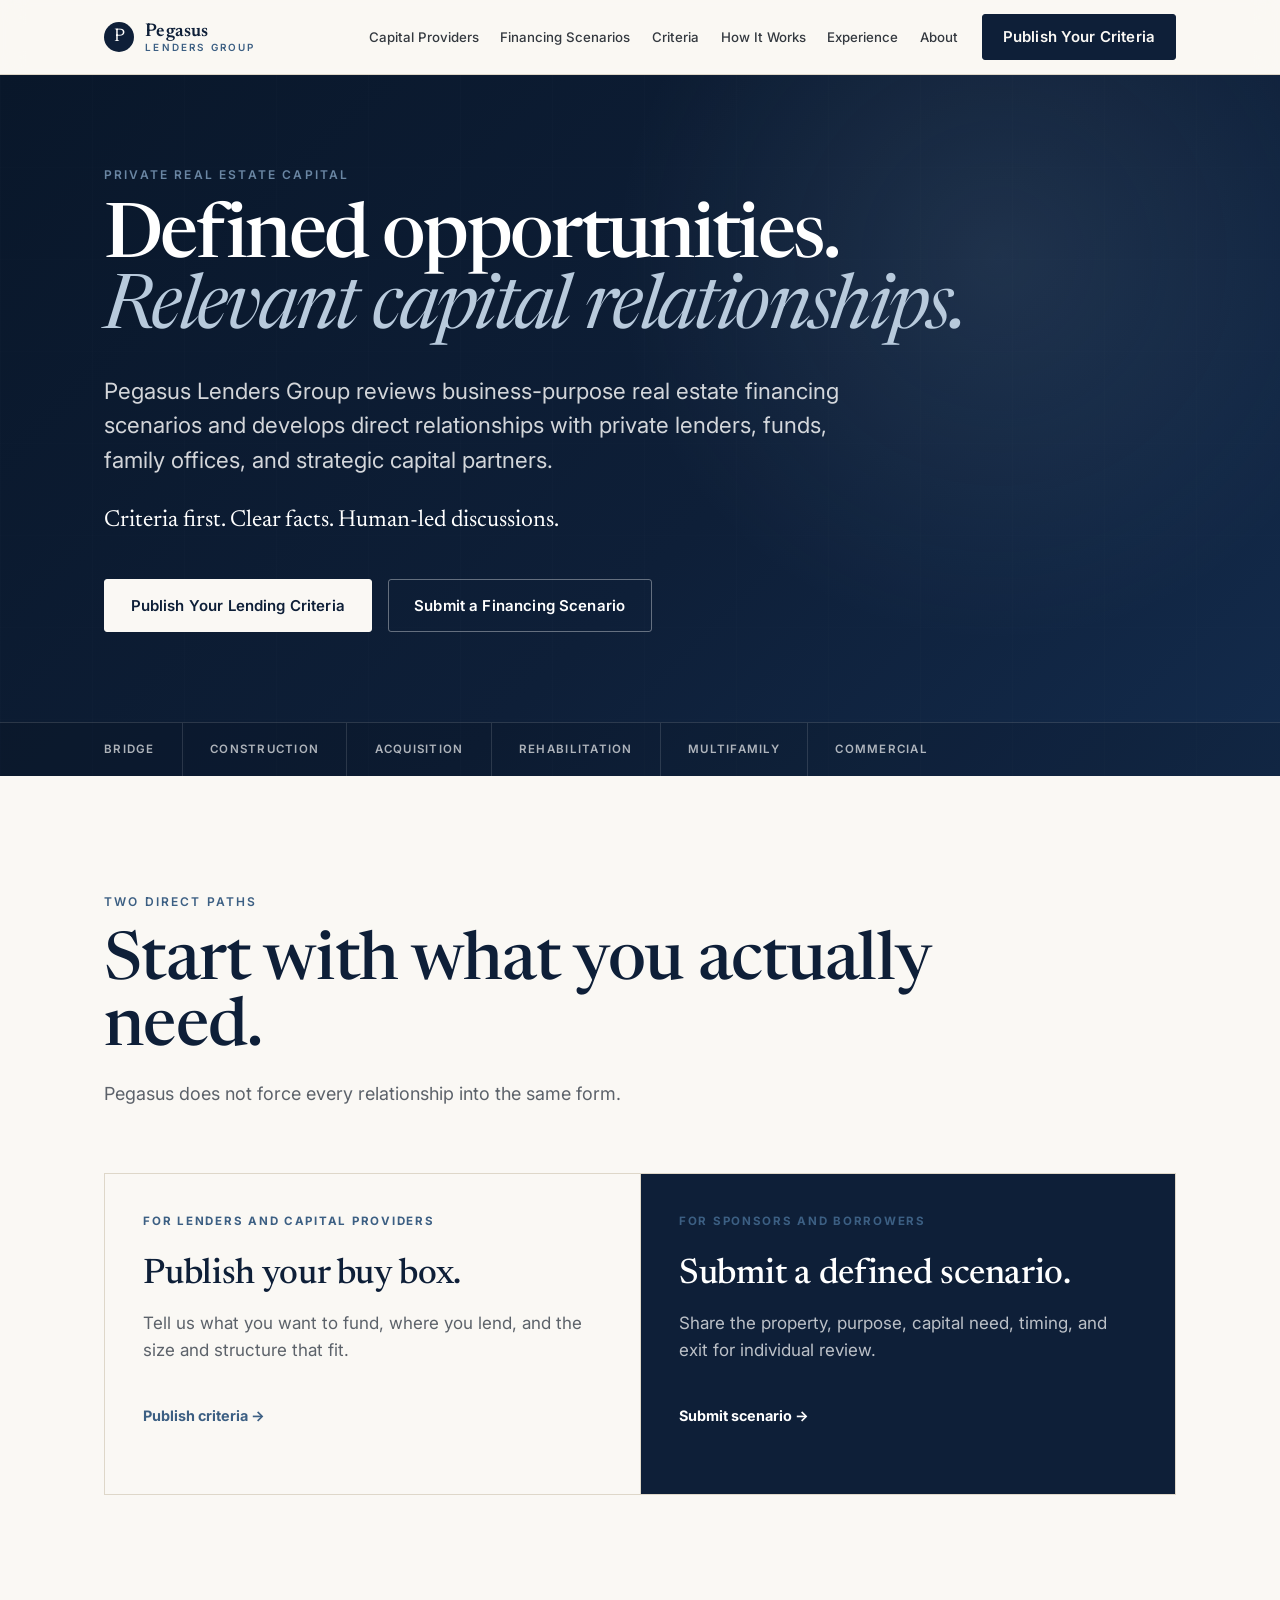
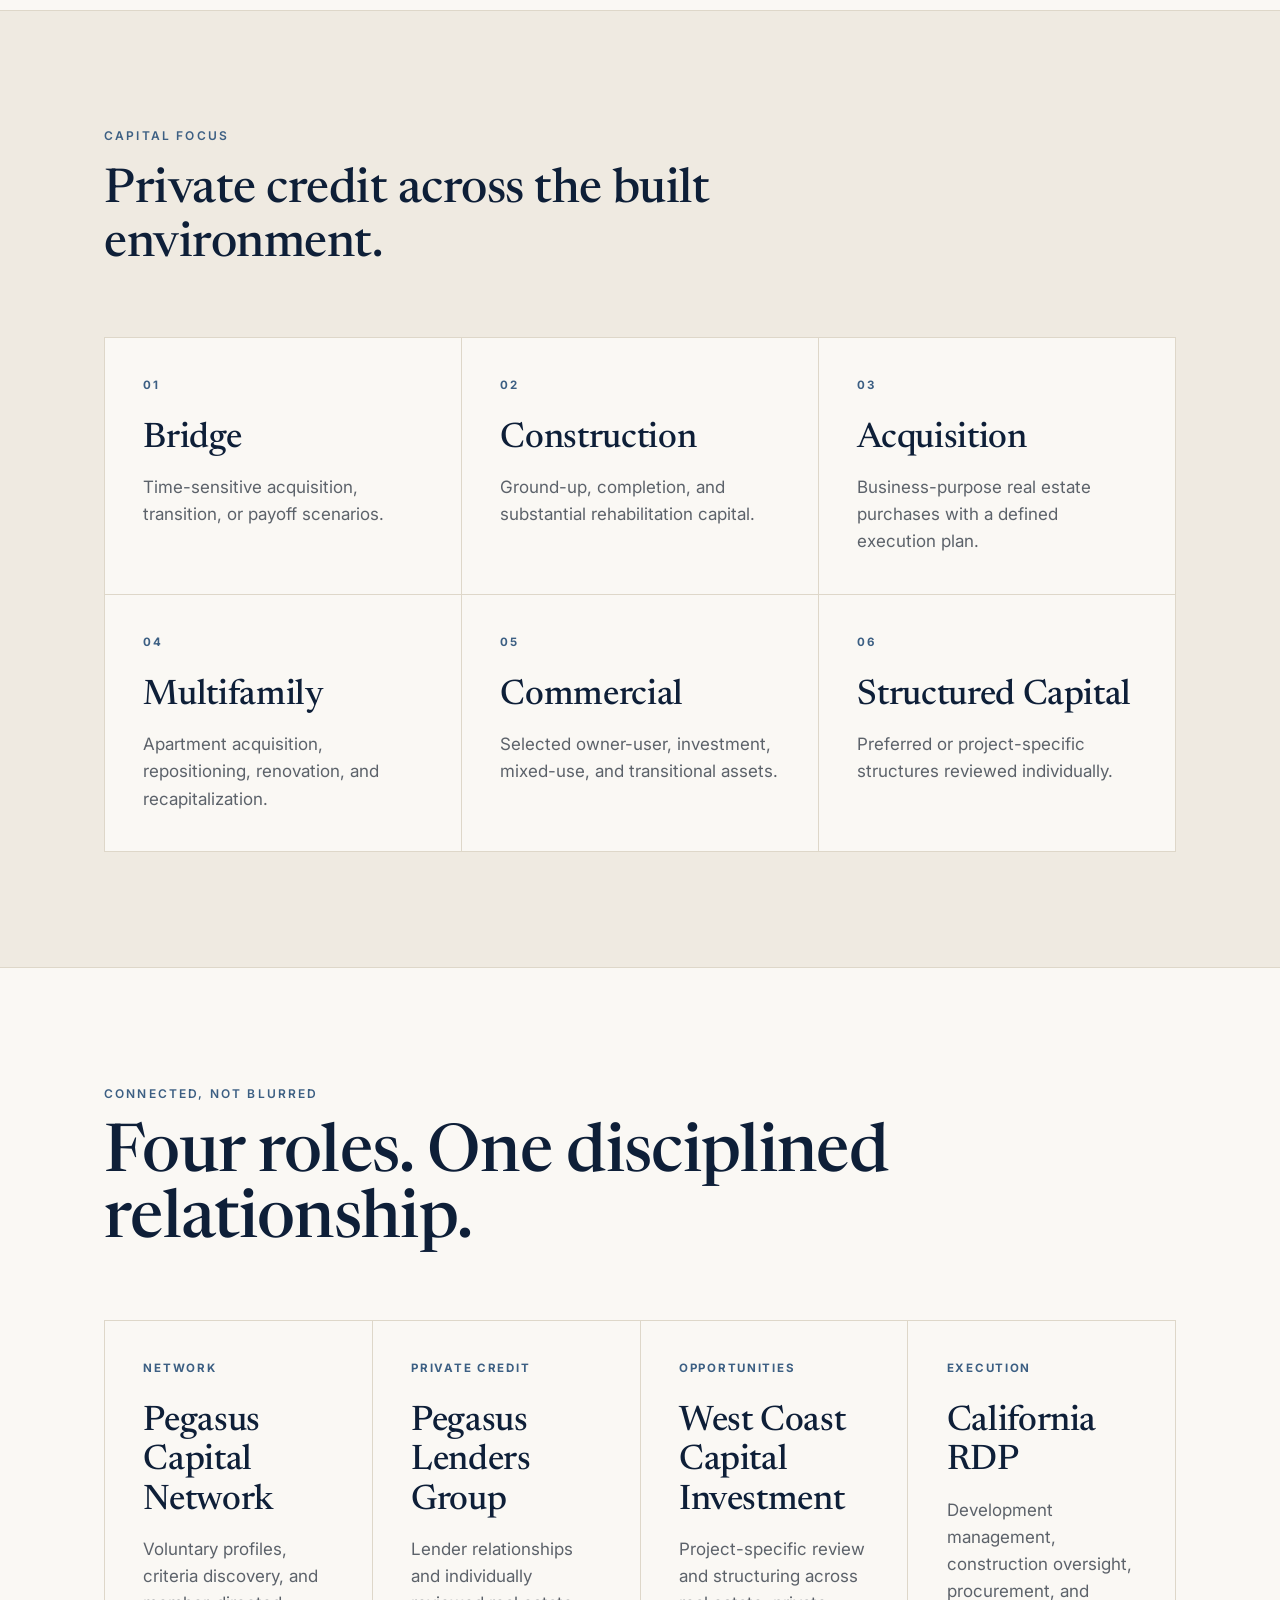
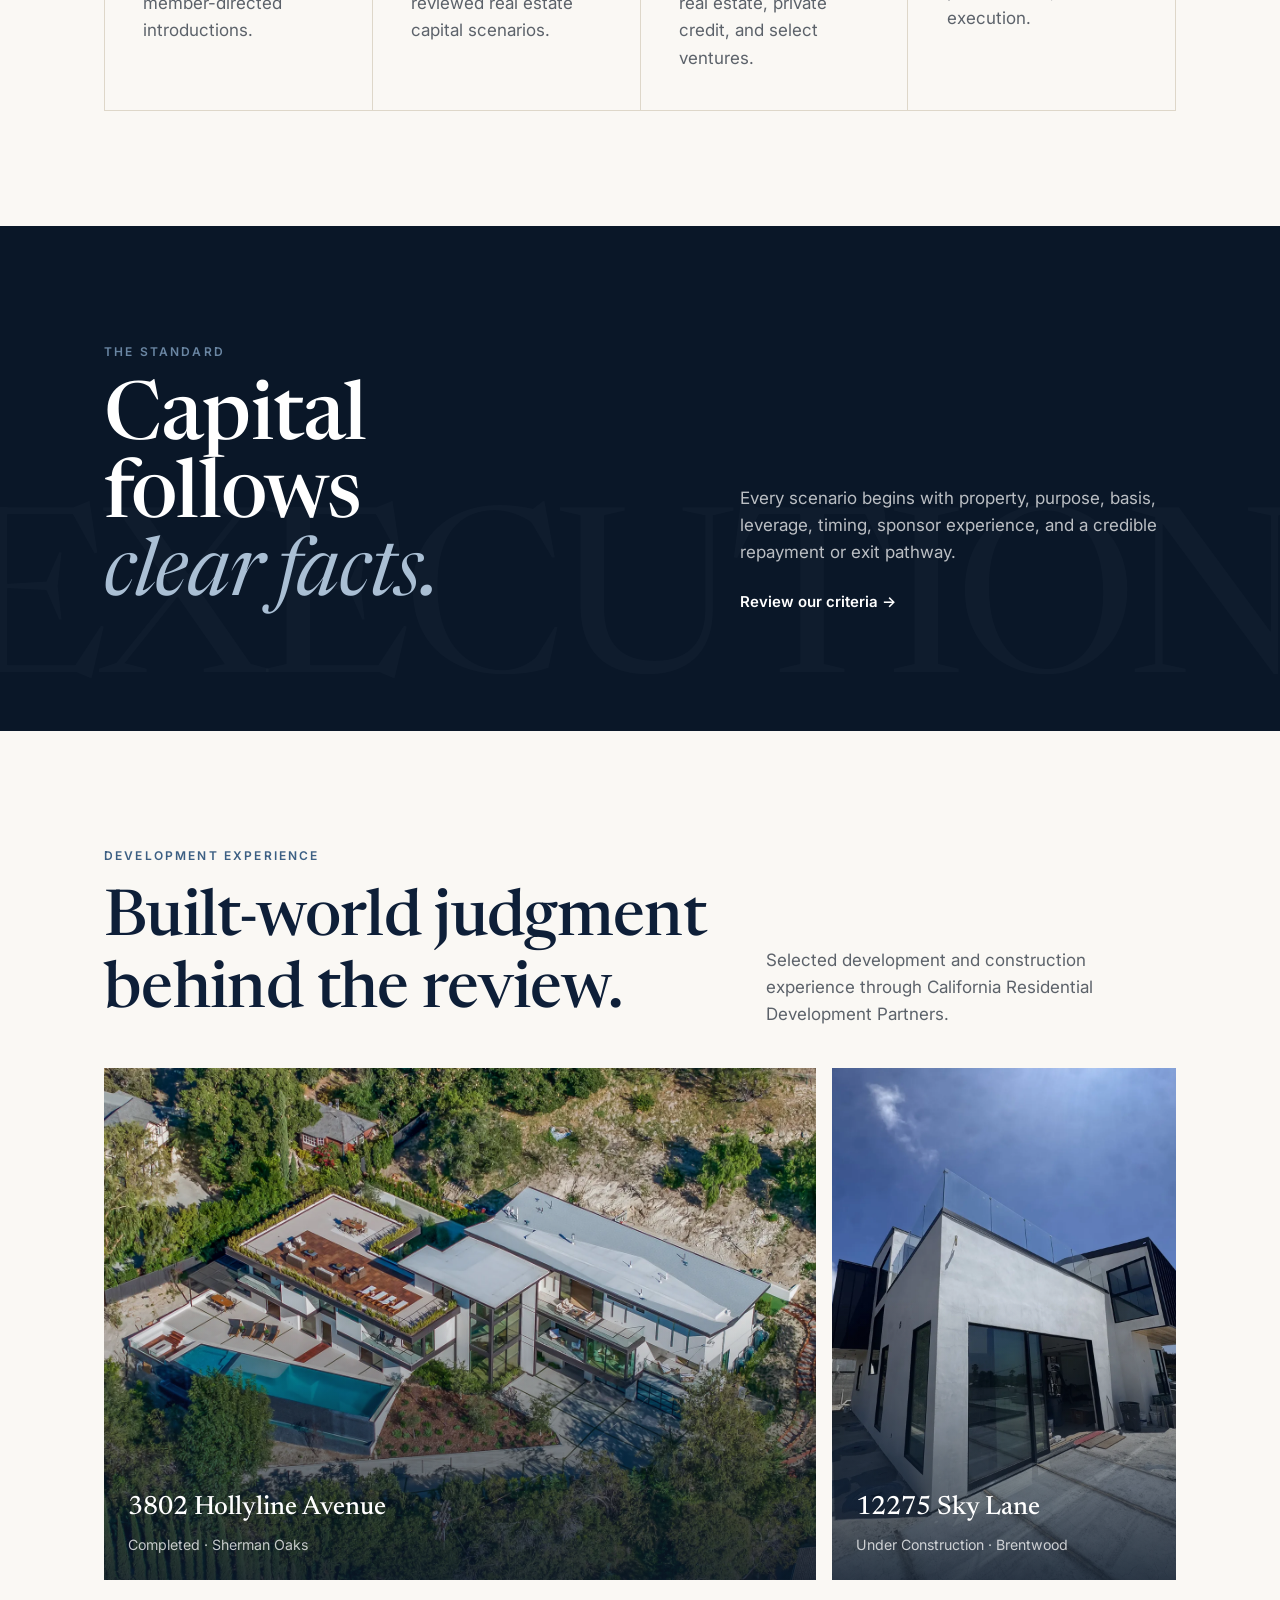
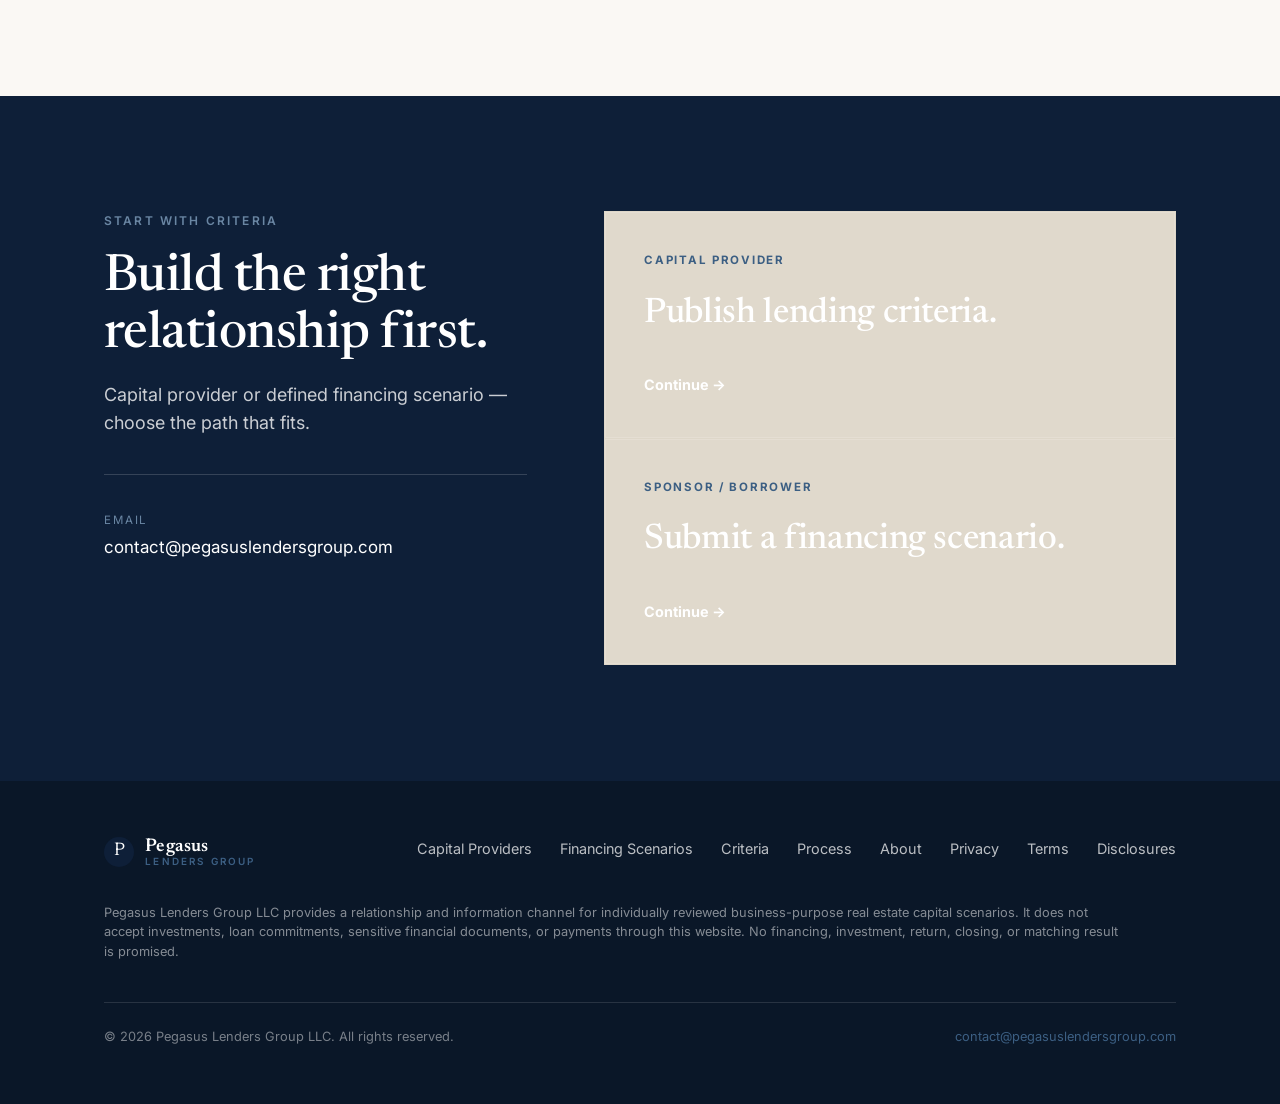
==== commit c88ca6a7: "Rebuild Pegasus as private credit relationship platform" ====
--- a/index.html
+++ b/index.html
@@ -5,189 +5,55 @@
   <meta name="viewport" content="width=device-width, initial-scale=1.0" />
   <script>document.documentElement.className += " js";</script>
   <title>Pegasus Lenders Group — Private Real Estate Capital</title>
-  <meta name="description" content="Pegasus Lenders Group structures capital for select real estate opportunities through direct relationships, disciplined underwriting, and an experienced development execution platform." />
+  <meta name="description" content="Private real estate credit relationships for individually reviewed bridge, construction, acquisition, rehabilitation, multifamily, and commercial financing scenarios." />
+  <meta name="robots" content="index,follow,max-image-preview:large,max-snippet:-1,max-video-preview:-1" />
+  <link rel="canonical" href="https://pegasuslendersgroup.com/" />
+  <meta property="og:type" content="website" />
+  <meta property="og:site_name" content="Pegasus Lenders Group" />
+  <meta property="og:title" content="Pegasus Lenders Group — Private Real Estate Capital" />
+  <meta property="og:description" content="Private real estate credit relationships for individually reviewed bridge, construction, acquisition, rehabilitation, multifamily, and commercial financing scenarios." />
+  <meta property="og:url" content="https://pegasuslendersgroup.com/" />
+  <meta property="og:image" content="https://pegasuslendersgroup.com/public/images/projects/hollyline/hollyline-aerial.jpg" />
+  <meta name="twitter:card" content="summary_large_image" />
+  <meta name="twitter:title" content="Pegasus Lenders Group — Private Real Estate Capital" />
+  <meta name="twitter:description" content="Private real estate credit relationships for individually reviewed bridge, construction, acquisition, rehabilitation, multifamily, and commercial financing scenarios." />
+  <meta name="twitter:image" content="https://pegasuslendersgroup.com/public/images/projects/hollyline/hollyline-aerial.jpg" />
   <link rel="preconnect" href="https://fonts.googleapis.com" />
   <link rel="preconnect" href="https://fonts.gstatic.com" crossorigin />
   <link href="https://fonts.googleapis.com/css2?family=Inter:wght@400;500;600;700&family=Newsreader:opsz,wght@6..72,400;6..72,500;6..72,600&display=swap" rel="stylesheet" />
-  <link rel="stylesheet" href="styles.css?v=20260920-5" />
-  <link rel="icon" href="assets/favicon.svg" type="image/svg+xml" />
-</head>
-<body>
-  <form name="capital-interest" method="POST" data-netlify="true" netlify-honeypot="bot-field" hidden>
-    <input type="text" name="inquiryType" />
-    <input type="text" name="name" />
-    <input type="email" name="email" />
-    <input type="tel" name="phone" />
-    <input type="text" name="company" />
-    <input type="text" name="capitalRange" />
-    <input type="text" name="role" />
-    <textarea name="message"></textarea>
-    <input name="bot-field" />
-  </form>
-
-  <header class="site-header">
-    <div class="wrap site-header__inner">
-      <a class="brand" href="index.html" aria-label="Pegasus Lenders Group home">
-        <svg class="brand__mark" viewBox="0 0 32 32" fill="none" aria-hidden="true">
-          <rect width="32" height="32" rx="3" fill="#0e1f38" />
-          <path d="M8 24V9.5C8 8.7 8.7 8 9.5 8H18c3.6 0 6 2.2 6 5.4 0 3.3-2.5 5.6-6.2 5.6H12v5H8Zm4-8.3h5.2c1.7 0 2.8-1 2.8-2.5s-1.1-2.4-2.8-2.4H12v4.9Z" fill="#faf8f4" />
-        </svg>
-        <span class="brand__text"><span class="brand__name">Pegasus</span><span class="brand__sub">Lenders Group</span></span>
-      </a>
-      <nav class="nav" aria-label="Primary">
-        <ul class="nav__links">
-          <li><a href="index.html" aria-current="page">Pegasus</a></li>
-          <li><a href="opportunity.html">Opportunities</a></li>
-          <li><a href="#approach">Approach</a></li>
-          <li><a href="development-experience.html">Development Experience</a></li>
-          <li><a href="about.html">About</a></li>
-          <li><a href="#contact">Contact</a></li>
-        </ul>
-        <a href="#contact" class="btn btn--primary nav__cta" data-contact-intent="capital">Discuss Capital Participation</a>
-      </nav>
-      <button class="nav-toggle" type="button" aria-label="Open menu" aria-expanded="false">
-        <svg viewBox="0 0 24 24" fill="none" stroke="currentColor" stroke-width="1.8" aria-hidden="true"><path d="M4 7h16M4 12h16M4 17h16" stroke-linecap="round" /></svg>
-      </button>
-    </div>
-  </header>
-
-  <main id="pegasus">
-    <section class="capital-hero capital-hero--rebuild">
-      <div class="wrap capital-hero__layout">
-        <div class="capital-hero__inner reveal">
-          <p class="eyebrow">Pegasus Lenders Group LLC</p>
-          <h1>Access Real Estate Opportunities <em>Before They Become Obvious.</em></h1>
-          <p class="capital-hero__lede">Pegasus identifies and structures select real estate opportunities where private capital can participate alongside an experienced development and execution platform.</p>
-          <p class="capital-hero__statement">Direct access. Defined assets. Disciplined underwriting. Hands-on execution.</p>
-          <div class="btn-row capital-hero__actions">
-            <a href="opportunity.html" class="btn btn--invert">View Current Opportunity <span class="btn-arrow" aria-hidden="true">→</span></a>
-            <a href="#contact" class="btn btn--outline-light" data-contact-intent="capital">Discuss Capital Participation</a>
-          </div>
-        </div>
-        <aside class="hero-mandate reveal" aria-label="Pegasus investment approach">
-          <span class="hero-mandate__index">01 / 03</span>
-          <p>Review the opportunity.</p>
-          <p>Understand the structure.</p>
-          <p>Speak directly with the people executing it.</p>
-        </aside>
-      </div>
-      <div class="capital-hero__strip" aria-label="Capital capabilities">
-        <div class="wrap">
-          <span>Acquisition &amp; Control Capital</span>
-          <span>Construction Financing</span>
-          <span>Project-Specific Equity</span>
-          <span>Direct Investor Relationships</span>
-        </div>
-      </div>
-    </section>
-
-    <section class="section philosophy" id="approach">
-      <div class="wrap">
-        <div class="section-head section-head--wide reveal">
-          <p class="eyebrow">Private Real Estate Opportunities</p>
-          <h2>A different kind of real estate opportunity.</h2>
-          <p class="section-head__support">We focus on situations where value can be created through control, structuring, and execution — not simply through market appreciation.</p>
-        </div>
-        <div class="principle-grid reveal">
-          <a class="principle" href="opportunity.html#snapshot"><span class="principle__number">01</span><h3>Defined Opportunity</h3><p>Identifiable assets and a specific business plan.</p><span class="principle__link">Review the asset <span aria-hidden="true">↗</span></span></a>
-          <a class="principle" href="opportunity.html#thesis"><span class="principle__number">02</span><h3>Entry Through Structure</h3><p>Capital enters around a defined acquisition, control, or project-level strategy.</p><span class="principle__link">See the thesis <span aria-hidden="true">↗</span></span></a>
-          <a class="principle" href="opportunity.html#execution"><span class="principle__number">03</span><h3>Execution Capability</h3><p>Hands-on development, procurement, construction oversight, and cost discipline through CRDP.</p><span class="principle__link">Meet the platform <span aria-hidden="true">↗</span></span></a>
-          <a class="principle" href="opportunity.html#capital"><span class="principle__number">04</span><h3>Capital Flexibility</h3><p>Project-level equity, preferred structures, and construction financing are evaluated opportunity by opportunity.</p><span class="principle__link">Review the structure <span aria-hidden="true">↗</span></span></a>
-        </div>
-      </div>
-    </section>
-
-    <section class="section platform" id="platform">
-      <div class="wrap">
-        <div class="platform__intro reveal">
-          <p class="eyebrow">The Platform</p>
-          <h2>Capital <span>+</span> Execution</h2>
-          <p>Pegasus Lenders Group structures the capital side of selected real estate opportunities. California Residential Development Partners provides the development and construction execution platform.</p>
-        </div>
-        <div class="platform__matrix reveal">
-          <article class="platform-side"><div class="platform-side__head"><span>Capital</span><h3>Pegasus Lenders Group</h3></div><ul><li>Capital relationships</li><li>Investor communication</li><li>Transaction structuring</li><li>Debt / equity coordination</li><li>Project underwriting</li></ul></article>
-          <div class="platform__axis" aria-hidden="true"><span>+</span></div>
-          <article class="platform-side"><div class="platform-side__head"><span>Execution</span><h3>California Residential Development Partners</h3></div><ul><li>Development management</li><li>Construction oversight</li><li>Contractor coordination</li><li>Procurement discipline</li><li>Cost management &amp; project execution</li></ul></article>
-        </div>
-        <div class="platform__statement reveal">
-          <p>The sponsor contribution is not limited to cash. It includes project sourcing, transaction structuring, development management, construction oversight, contractor relationships, procurement, and execution capability.</p>
-          <p>That hands-on experience is intended to create cost efficiencies, reduce unnecessary third-party markup, and protect the project basis throughout execution.</p>
-        </div>
-      </div>
-    </section>
-
-    <section class="section current-opportunity" id="opportunity">
-      <div class="wrap">
-        <div class="opportunity-head reveal">
-          <p class="eyebrow">Current Private Opportunity</p>
-          <h2>Vista Del Mar Townhomes</h2>
-          <p class="opportunity-head__place">Pacific Palisades, California</p>
-          <p class="opportunity-head__lede">17-residence reconstruction opportunity within an established Pacific Palisades condominium community. Stage 1 is focused on consolidating control of the fire-loss residences and positioning the project for a separately financed reconstruction phase.</p>
-        </div>
-        <div class="opportunity-feature reveal">
-          <figure class="opportunity-feature__media">
-            <picture><source type="image/webp" srcset="public/images/projects/vista-del-mar/vista-del-mar-featured-960.webp 960w, public/images/projects/vista-del-mar/vista-del-mar-featured.webp 1672w" sizes="(max-width: 960px) 100vw, 67vw" /><img src="public/images/projects/vista-del-mar/vista-del-mar-featured.png" width="1672" height="941" fetchpriority="high" alt="Conceptual aerial rendering of the Vista Del Mar Townhomes reconstruction in Pacific Palisades" /></picture>
-            <figcaption>Conceptual rendering for illustrative purposes only. Final design and approvals may differ.</figcaption>
-          </figure>
-          <div class="opportunity-feature__facts" aria-label="Vista Del Mar opportunity highlights"><div><strong>17</strong><span>Residences in primary rebuild scope</span></div><div><strong>8</strong><span>Existing residences remain intact</span></div><div><strong>~48,030</strong><span>Target living area, sq ft</span></div><div><strong>Up to ~$8M</strong><span>Stage 1 working capital requirement</span></div></div>
-        </div>
-        <div class="opportunity-actions reveal">
-          <p>Area targets remain subject to design, HOA requirements, zoning, engineering, and governmental approval. Stage 1 is a working capital requirement, not a stated purchase price.</p>
-          <div class="btn-row"><a href="opportunity.html" class="btn btn--primary">View Current Opportunity <span class="btn-arrow" aria-hidden="true">→</span></a><a href="#contact" class="btn btn--ghost" data-contact-intent="materials">Request Confidential Materials</a><a href="https://vistadelmartownhomes.com" target="_blank" rel="noopener noreferrer" class="text-link text-link--inline">View Public Project Facts <span aria-hidden="true">↗</span></a></div>
-        </div>
-      </div>
-    </section>
-
-    <section class="sponsor-advantage" id="sponsor-advantage">
-      <div class="wrap sponsor-advantage__grid">
-        <div class="sponsor-advantage__lead reveal"><p class="eyebrow">The Sponsor Advantage</p><h2>Capital alone does not create the project. <em>Execution does.</em></h2></div>
-        <div class="sponsor-advantage__copy reveal"><p>Pegasus brings the capital structure and investor relationships. California Residential Development Partners brings development experience, construction oversight, contractor coordination, procurement discipline, and active cost management.</p><p>The objective is to protect the project basis and create construction-cost efficiencies through direct execution rather than a fully outsourced development model.</p><a href="development-experience.html" class="text-link text-link--light">Review Development Experience <span aria-hidden="true">→</span></a></div>
-      </div>
-    </section>
-
-    <section class="section experience-snapshot" id="experience">
-      <div class="wrap">
-        <div class="experience-snapshot__head reveal"><div><p class="eyebrow">Development Experience</p><h2>Built experience behind the underwriting.</h2></div><p>Verified development and construction work through California Residential Development Partners.</p></div>
-        <div class="experience-snapshot__projects reveal">
-          <a href="development-experience.html" class="experience-project experience-project--wide"><picture><source type="image/webp" srcset="public/images/projects/hollyline/hollyline-aerial-960.webp 960w, public/images/projects/hollyline/hollyline-aerial.webp 2048w" /><img src="public/images/projects/hollyline/hollyline-aerial.jpg" width="2048" height="1150" loading="lazy" decoding="async" alt="Completed residence at 3802 Hollyline Avenue in Sherman Oaks" /></picture><span><b>3802 Hollyline Avenue</b><small>Completed · Sherman Oaks</small></span></a>
-          <a href="development-experience.html" class="experience-project"><picture><source type="image/webp" srcset="public/images/projects/sky-lane/sky-lane-construction-03.webp" /><img src="public/images/projects/sky-lane/sky-lane-construction-03.jpeg" width="1152" height="1536" loading="lazy" decoding="async" alt="Construction progress at 12275 Sky Lane in Brentwood" /></picture><span><b>12275 Sky Lane</b><small>Under Construction · Brentwood</small></span></a>
-        </div>
-      </div>
-    </section>
-
-    <section class="section contact" id="contact">
-      <div class="wrap contact__grid">
-        <div class="contact__intro reveal"><p class="eyebrow">Private Capital Discussion</p><h2>Speak directly with Pegasus.</h2><p class="lede">Review Vista Del Mar, discuss capital participation, or request confidential materials. Every inquiry is reviewed personally.</p><div class="contact__detail"><div class="contact__detail-item"><span>Email</span><a href="mailto:contact@pegasuslendersgroup.com">contact@pegasuslendersgroup.com</a></div></div></div>
-        <div class="form-wrap reveal">
-          <form class="form js-contact-form" id="contact-form" name="capital-interest" method="POST" action="/" data-netlify="true" netlify-honeypot="bot-field" novalidate>
-            <input type="hidden" name="form-name" value="capital-interest" /><input type="hidden" name="inquiryType" value="Capital Participation Discussion" />
-            <div class="visually-hidden" aria-hidden="true"><label>Do not fill this field<input name="bot-field" tabindex="-1" autocomplete="off" /></label></div>
-            <div class="field"><label for="name">Name <span class="req" aria-hidden="true">*</span></label><input type="text" id="name" name="name" autocomplete="name" required aria-required="true" /><span class="field__error" id="name-error" hidden>Please enter your name.</span></div>
-            <div class="field"><label for="email">Email <span class="req" aria-hidden="true">*</span></label><input type="email" id="email" name="email" autocomplete="email" required aria-required="true" /><span class="field__error" id="email-error" hidden>Please enter a valid email address.</span></div>
-            <div class="field"><label for="phone">Phone</label><input type="tel" id="phone" name="phone" autocomplete="tel" /></div>
-            <div class="field"><label for="company">Company / Family Office</label><input type="text" id="company" name="company" autocomplete="organization" /></div>
-            <div class="field"><label for="capitalRange">Capital Range <span class="optional">Optional</span></label><input type="text" id="capitalRange" name="capitalRange" /></div>
-            <div class="field"><label for="role">Role <span class="optional">Optional</span></label><select id="role" name="role"><option value="">Select</option><option>Investor</option><option>Lender</option><option>Advisor</option></select></div>
-            <div class="field field--full"><label for="message">Message <span class="req" aria-hidden="true">*</span></label><textarea id="message" name="message" required aria-required="true" placeholder="Tell us briefly about your interest."></textarea><span class="field__error" id="message-error" hidden>Please include a short message.</span></div>
-            <div class="form__actions"><button type="submit" class="btn btn--primary" id="submit-btn">Discuss Capital Participation <span class="btn-arrow" aria-hidden="true">→</span></button><span class="form__note">Handled directly and confidentially.</span></div>
-            <p class="form-status form-status--error" id="form-error" role="alert" hidden>We could not send your message. Please email <a href="mailto:contact@pegasuslendersgroup.com">contact@pegasuslendersgroup.com</a>.</p>
-          </form>
-          <div class="form-success" id="form-success" role="status" tabindex="-1" hidden><h3>Thank you.</h3><p>Pegasus will review the request and respond directly.</p></div>
-        </div>
-      </div>
-    </section>
-  </main>
-
-  <footer class="site-footer">
-    <div class="wrap">
-      <div class="site-footer__inner">
-        <a class="brand" href="index.html" aria-label="Pegasus Lenders Group home"><svg class="brand__mark" viewBox="0 0 32 32" fill="none" aria-hidden="true"><rect width="32" height="32" rx="3" fill="#12274a" /><path d="M8 24V9.5C8 8.7 8.7 8 9.5 8H18c3.6 0 6 2.2 6 5.4 0 3.3-2.5 5.6-6.2 5.6H12v5H8Zm4-8.3h5.2c1.7 0 2.8-1 2.8-2.5s-1.1-2.4-2.8-2.4H12v4.9Z" fill="#faf8f4" /></svg><span class="brand__text"><span class="brand__name">Pegasus</span><span class="brand__sub">Lenders Group</span></span></a>
-        <nav class="site-footer__nav" aria-label="Footer"><a href="opportunity.html">Current Opportunity</a><a href="#approach">Approach</a><a href="development-experience.html">Development Experience</a><a href="about.html">About</a><a href="#contact">Contact</a></nav>
-      </div>
-      <p class="site-footer__legal">Pegasus Lenders Group LLC organizes capital for select real estate opportunities through direct, human-led discussions. It does not accept investments, commitments, or payments through this website. All project figures are preliminary and subject to final acquisition terms, title review, construction pricing, financing, approvals, and diligence. Nothing on this site is an offer to sell securities, a solicitation to buy securities, or a guarantee of investment performance.</p>
-      <div class="site-footer__bottom"><span>© 2026 Pegasus Lenders Group LLC. All rights reserved.</span><a href="#contact" data-contact-intent="capital">Discuss Capital Participation →</a></div>
-    </div>
-  </footer>
-  <script src="script.js?v=20260920-5"></script>
-</body>
-</html>
+  <link rel="stylesheet" href="/styles.css?v=20261102" />
+  <link rel="icon" href="/assets/favicon.svg" type="image/svg+xml" />
+  <script type="application/ld+json">{"@context":"https://schema.org","@type":"Organization","@id":"https://pegasuslendersgroup.com/#organization","name":"Pegasus Lenders Group LLC","url":"https://pegasuslendersgroup.com","logo":"https://pegasuslendersgroup.com/assets/favicon.svg","email":"contact@pegasuslendersgroup.com","description":"Private real estate credit relationships for individually reviewed bridge, construction, acquisition, rehabilitation, multifamily, and commercial financing scenarios.","areaServed":"United States","sameAs":["https://pegasuscapitalnetwork.com","https://westcoastcapitalinvestment.com","https://californiardp.com"]}</script>
+<script type="application/ld+json">{"@context":"https://schema.org","@type":"WebSite","@id":"https://pegasuslendersgroup.com/#website","url":"https://pegasuslendersgroup.com","name":"Pegasus Lenders Group","publisher":{"@id":"https://pegasuslendersgroup.com/#organization"}}</script>
+</head><body><header class="site-header"><div class="wrap site-header__inner">
+    <a class="brand" href="/" aria-label="Pegasus Lenders Group home"><span class="brand__mark" aria-hidden="true">P</span><span class="brand__text"><span class="brand__name">Pegasus</span><span class="brand__sub">Lenders Group</span></span></a>
+    <nav class="nav" aria-label="Primary"><ul class="nav__links">
+      <li><a href="/capital-providers">Capital Providers</a></li>
+      <li><a href="/financing-scenarios">Financing Scenarios</a></li>
+      <li><a href="/credit-criteria">Criteria</a></li>
+      <li><a href="/how-it-works">How It Works</a></li>
+      <li><a href="/development-experience">Experience</a></li>
+      <li><a href="/about">About</a></li>
+    </ul><a href="/capital-providers" class="btn btn--primary nav__cta">Publish Your Criteria</a></nav>
+    <button class="nav-toggle" type="button" aria-label="Open menu" aria-expanded="false"><svg viewBox="0 0 24 24" fill="none" stroke="currentColor" stroke-width="1.8" aria-hidden="true"><path d="M4 7h16M4 12h16M4 17h16" stroke-linecap="round" /></svg></button>
+  </div></header>
+<main>
+  <section class="capital-hero capital-hero--rebuild"><div class="wrap capital-hero__layout"><div class="capital-hero__inner reveal"><p class="eyebrow">Private Real Estate Capital</p><h1>Defined opportunities. <em>Relevant capital relationships.</em></h1><p class="capital-hero__lede">Pegasus Lenders Group reviews business-purpose real estate financing scenarios and develops direct relationships with private lenders, funds, family offices, and strategic capital partners.</p><p class="capital-hero__statement">Criteria first. Clear facts. Human-led discussions.</p><div class="btn-row capital-hero__actions"><a href="/capital-providers" class="btn btn--invert">Publish Your Lending Criteria</a><a href="/financing-scenarios" class="btn btn--outline-light">Submit a Financing Scenario</a></div></div><aside class="hero-mandate reveal" aria-label="Pegasus process"><span class="hero-mandate__index">01 / 03</span><p>Define the scenario.</p><p>Match actual criteria.</p><p>Discuss directly.</p></aside></div><div class="capital-hero__strip"><div class="wrap"><span>Bridge</span><span>Construction</span><span>Acquisition</span><span>Rehabilitation</span><span>Multifamily</span><span>Commercial</span></div></div></section>
+  <section class="section"><div class="wrap"><div class="section-head section-head--wide reveal"><p class="eyebrow">Two Direct Paths</p><h2>Start with what you actually need.</h2><p class="lede">Pegasus does not force every relationship into the same form.</p></div><div class="choice-grid reveal"><a class="choice-card" href="/capital-providers"><span>For lenders and capital providers</span><h3>Publish your buy box.</h3><p>Tell us what you want to fund, where you lend, and the size and structure that fit.</p><b>Publish criteria →</b></a><a class="choice-card choice-card--navy" href="/financing-scenarios"><span>For sponsors and borrowers</span><h3>Submit a defined scenario.</h3><p>Share the property, purpose, capital need, timing, and exit for individual review.</p><b>Submit scenario →</b></a></div></div></section>
+  <section class="section section--stone"><div class="wrap"><div class="section-head reveal"><p class="eyebrow">Capital Focus</p><h2>Private credit across the built environment.</h2></div><div class="service-grid reveal">
+  <article class="service-card"><span>01</span><h3>Bridge</h3><p>Time-sensitive acquisition, transition, or payoff scenarios.</p></article>
+  <article class="service-card"><span>02</span><h3>Construction</h3><p>Ground-up, completion, and substantial rehabilitation capital.</p></article>
+  <article class="service-card"><span>03</span><h3>Acquisition</h3><p>Business-purpose real estate purchases with a defined execution plan.</p></article>
+  <article class="service-card"><span>04</span><h3>Multifamily</h3><p>Apartment acquisition, repositioning, renovation, and recapitalization.</p></article>
+  <article class="service-card"><span>05</span><h3>Commercial</h3><p>Selected owner-user, investment, mixed-use, and transitional assets.</p></article>
+  <article class="service-card"><span>06</span><h3>Structured Capital</h3><p>Preferred or project-specific structures reviewed individually.</p></article>
+</div></div></section>
+  <section class="section ecosystem"><div class="wrap"><div class="section-head section-head--wide reveal"><p class="eyebrow">Connected, Not Blurred</p><h2>Four roles. One disciplined relationship.</h2></div><div class="ecosystem-grid reveal"><a class="ecosystem-card" href="https://pegasuscapitalnetwork.com" target="_blank" rel="noopener"><span>Network</span><h3>Pegasus Capital Network</h3><p>Voluntary profiles, criteria discovery, and member-directed introductions.</p></a><article class="ecosystem-card"><span>Private Credit</span><h3>Pegasus Lenders Group</h3><p>Lender relationships and individually reviewed real estate capital scenarios.</p></article><a class="ecosystem-card" href="https://westcoastcapitalinvestment.com" target="_blank" rel="noopener"><span>Opportunities</span><h3>West Coast Capital Investment</h3><p>Project-specific review and structuring across real estate, private credit, and select ventures.</p></a><a class="ecosystem-card" href="https://californiardp.com" target="_blank" rel="noopener"><span>Execution</span><h3>California RDP</h3><p>Development management, construction oversight, procurement, and execution.</p></a></div></div></section>
+  <section class="sponsor-advantage"><div class="wrap sponsor-advantage__grid"><div class="sponsor-advantage__lead reveal"><p class="eyebrow">The Standard</p><h2>Capital follows <em>clear facts.</em></h2></div><div class="sponsor-advantage__copy reveal"><p>Every scenario begins with property, purpose, basis, leverage, timing, sponsor experience, and a credible repayment or exit pathway.</p><a href="/credit-criteria" class="text-link text-link--light">Review our criteria →</a></div></div></section>
+  <section class="section experience-snapshot"><div class="wrap"><div class="experience-snapshot__head reveal"><div><p class="eyebrow">Development Experience</p><h2>Built-world judgment behind the review.</h2></div><p>Selected development and construction experience through California Residential Development Partners.</p></div><div class="experience-snapshot__projects reveal"><a href="/development-experience" class="experience-project experience-project--wide"><picture><source type="image/webp" srcset="/public/images/projects/hollyline/hollyline-aerial-960.webp 960w, /public/images/projects/hollyline/hollyline-aerial.webp 2048w" /><img src="/public/images/projects/hollyline/hollyline-aerial.jpg" width="2048" height="1150" loading="lazy" alt="Completed residence at 3802 Hollyline Avenue in Sherman Oaks" /></picture><span><b>3802 Hollyline Avenue</b><small>Completed · Sherman Oaks</small></span></a><a href="/development-experience" class="experience-project"><picture><source type="image/webp" srcset="/public/images/projects/sky-lane/sky-lane-construction-03.webp" /><img src="/public/images/projects/sky-lane/sky-lane-construction-03.jpeg" width="1152" height="1536" loading="lazy" alt="Construction progress at 12275 Sky Lane in Brentwood" /></picture><span><b>12275 Sky Lane</b><small>Under Construction · Brentwood</small></span></a></div></div></section>
+  <section class="section contact"><div class="wrap contact__grid"><div class="contact__intro reveal"><p class="eyebrow">Start With Criteria</p><h2>Build the right relationship first.</h2><p class="lede">Capital provider or defined financing scenario — choose the path that fits.</p><div class="contact__detail"><div class="contact__detail-item"><span>Email</span><a href="mailto:contact@pegasuslendersgroup.com">contact@pegasuslendersgroup.com</a></div></div></div><div class="choice-grid choice-grid--stack reveal"><a class="choice-card choice-card--light" href="/capital-providers"><span>Capital provider</span><h3>Publish lending criteria.</h3><b>Continue →</b></a><a class="choice-card choice-card--light" href="/financing-scenarios"><span>Sponsor / borrower</span><h3>Submit a financing scenario.</h3><b>Continue →</b></a></div></div></section>
+</main><footer class="site-footer"><div class="wrap">
+    <div class="site-footer__inner"><a class="brand" href="/"><span class="brand__mark" aria-hidden="true">P</span><span class="brand__text"><span class="brand__name">Pegasus</span><span class="brand__sub">Lenders Group</span></span></a><nav class="site-footer__nav" aria-label="Footer"><a href="/capital-providers">Capital Providers</a><a href="/financing-scenarios">Financing Scenarios</a><a href="/credit-criteria">Criteria</a><a href="/how-it-works">Process</a><a href="/about">About</a><a href="/privacy">Privacy</a><a href="/terms">Terms</a><a href="/disclosures">Disclosures</a></nav></div>
+    <p class="site-footer__legal">Pegasus Lenders Group LLC provides a relationship and information channel for individually reviewed business-purpose real estate capital scenarios. It does not accept investments, loan commitments, sensitive financial documents, or payments through this website. No financing, investment, return, closing, or matching result is promised.</p>
+    <div class="site-footer__bottom"><span>© 2026 Pegasus Lenders Group LLC. All rights reserved.</span><a href="mailto:contact@pegasuslendersgroup.com">contact@pegasuslendersgroup.com</a></div>
+  </div></footer><script src="/script.js?v=20261102"></script></body></html>
--- a/styles.css
+++ b/styles.css
@@ -1917,3 +1917,334 @@
   .scenario-table th,.scenario-table td { padding: .8rem .7rem; }
   .form__actions { align-items: flex-start; flex-direction: column; }
 }
+
+/* ---------- 2026 relationship platform pages ---------- */
+.brand__mark {
+  display: grid;
+  place-items: center;
+  border-radius: 50%;
+  background: var(--navy);
+  color: #fff;
+  font-family: var(--serif);
+  font-size: 1.15rem;
+  line-height: 1;
+}
+
+.subhero {
+  padding-block: clamp(5rem, 10vw, 8rem);
+  background: var(--stone);
+  border-bottom: 1px solid var(--hairline);
+}
+
+.subhero h1 {
+  max-width: 50rem;
+  font-size: clamp(2.75rem, 6vw, 5rem);
+}
+
+.subhero__lede {
+  max-width: 44rem;
+  margin-top: 1.5rem;
+  color: var(--graphite-soft);
+  font-size: clamp(1.1rem, 2vw, 1.3rem);
+}
+
+.subhero__actions,
+.page-actions {
+  display: flex;
+  flex-wrap: wrap;
+  gap: 1rem;
+  margin-top: 2rem;
+}
+
+.section-head--wide {
+  max-width: 58rem;
+}
+
+.choice-grid,
+.service-grid,
+.ecosystem-grid,
+.criteria-grid,
+.check-grid {
+  display: grid;
+  grid-template-columns: repeat(2, minmax(0, 1fr));
+  gap: 1px;
+  background: var(--hairline);
+  border: 1px solid var(--hairline);
+}
+
+.service-grid,
+.criteria-grid {
+  grid-template-columns: repeat(3, minmax(0, 1fr));
+}
+
+.ecosystem-grid {
+  grid-template-columns: repeat(4, minmax(0, 1fr));
+}
+
+.choice-grid--stack {
+  grid-template-columns: 1fr;
+}
+
+.choice-card,
+.service-card,
+.ecosystem-card,
+.criteria-grid > article,
+.check-grid > div {
+  display: block;
+  min-height: 15rem;
+  padding: clamp(1.5rem, 3vw, 2.5rem);
+  background: var(--warm-white);
+  color: var(--graphite);
+}
+
+.choice-card {
+  min-height: 20rem;
+}
+
+.choice-card span,
+.ecosystem-card span,
+.service-card span,
+.criteria-grid span {
+  display: block;
+  margin-bottom: 1.5rem;
+  color: var(--steel);
+  font-size: 0.72rem;
+  font-weight: 700;
+  letter-spacing: 0.15em;
+  text-transform: uppercase;
+}
+
+.choice-card h3,
+.service-card h3,
+.ecosystem-card h3,
+.criteria-grid h3,
+.check-grid h3 {
+  font-size: clamp(1.55rem, 2.8vw, 2.2rem);
+}
+
+.choice-card p,
+.service-card p,
+.ecosystem-card p,
+.criteria-grid p,
+.check-grid p {
+  margin-top: 1rem;
+  color: var(--graphite-soft);
+}
+
+.choice-card b {
+  display: inline-block;
+  margin-top: 2.5rem;
+  color: var(--steel);
+  font-size: 0.9rem;
+}
+
+.choice-card:hover,
+.ecosystem-card:hover {
+  color: var(--graphite);
+  background: #fff;
+}
+
+.choice-card--navy {
+  background: var(--navy);
+  color: rgba(255, 255, 255, 0.8);
+}
+
+.choice-card--navy h3,
+.choice-card--navy b {
+  color: #fff;
+}
+
+.choice-card--navy p {
+  color: rgba(255, 255, 255, 0.72);
+}
+
+.choice-card--navy:hover {
+  background: var(--navy-deep);
+  color: #fff;
+}
+
+.contact .choice-card--light {
+  min-height: 13rem;
+  background: rgba(255, 255, 255, 0.06);
+  color: rgba(255, 255, 255, 0.82);
+  border: 1px solid rgba(255, 255, 255, 0.14);
+}
+
+.contact .choice-card--light h3,
+.contact .choice-card--light b {
+  color: #fff;
+}
+
+.contact .choice-card--light:hover {
+  background: rgba(255, 255, 255, 0.1);
+}
+
+.steps {
+  display: grid;
+  grid-template-columns: repeat(4, minmax(0, 1fr));
+  counter-reset: step;
+  border-block: 1px solid var(--hairline);
+}
+
+.steps > article {
+  min-height: 18rem;
+  padding: 2rem;
+  border-right: 1px solid var(--hairline);
+  counter-increment: step;
+}
+
+.steps > article:last-child {
+  border-right: 0;
+}
+
+.steps > article::before {
+  content: "0" counter(step);
+  display: block;
+  margin-bottom: 4rem;
+  color: var(--steel);
+  font: 700 0.72rem var(--sans);
+  letter-spacing: 0.15em;
+}
+
+.steps h3 {
+  font-size: 1.7rem;
+}
+
+.steps p {
+  margin-top: 1rem;
+  color: var(--graphite-soft);
+}
+
+.check-list {
+  margin: 1.5rem 0 0;
+  padding: 0;
+  list-style: none;
+}
+
+.check-list li {
+  padding: 0.75rem 0 0.75rem 1.5rem;
+  border-bottom: 1px solid var(--hairline);
+  position: relative;
+}
+
+.check-list li::before {
+  content: "✓";
+  position: absolute;
+  left: 0;
+  color: var(--steel);
+  font-weight: 700;
+}
+
+.checkbox-field label {
+  display: flex;
+  align-items: flex-start;
+  gap: 0.75rem;
+  font-size: 0.88rem;
+  line-height: 1.5;
+}
+
+.checkbox-field input {
+  width: 1.05rem;
+  height: 1.05rem;
+  margin-top: 0.15rem;
+  flex: none;
+}
+
+.legal-copy {
+  max-width: 52rem;
+}
+
+.legal-copy h2 {
+  margin-top: 2.5rem;
+  font-size: 1.8rem;
+}
+
+.legal-copy h2:first-child {
+  margin-top: 0;
+}
+
+.legal-copy p,
+.legal-copy ul {
+  margin-top: 1rem;
+}
+
+.legal-callout {
+  margin-top: 4rem;
+  padding: clamp(2rem, 4vw, 3.5rem);
+  background: var(--navy);
+  color: rgba(255, 255, 255, 0.74);
+}
+
+.legal-callout h2 {
+  color: #fff;
+}
+
+.legal-callout p {
+  max-width: 52rem;
+  margin-top: 1rem;
+}
+
+.form-status {
+  grid-column: 1 / -1;
+  padding: 1rem;
+  background: #fff2f0;
+  color: #8a2d24;
+  border-left: 3px solid #b8473b;
+}
+
+.btn:disabled {
+  opacity: 0.65;
+  cursor: wait;
+  transform: none;
+}
+
+@media (max-width: 1100px) {
+  .ecosystem-grid,
+  .service-grid,
+  .criteria-grid,
+  .steps {
+    grid-template-columns: repeat(2, minmax(0, 1fr));
+  }
+
+  .steps > article:nth-child(2) {
+    border-right: 0;
+  }
+
+  .steps > article {
+    border-bottom: 1px solid var(--hairline);
+  }
+}
+
+@media (max-width: 720px) {
+  .choice-grid,
+  .service-grid,
+  .ecosystem-grid,
+  .criteria-grid,
+  .check-grid,
+  .steps {
+    grid-template-columns: 1fr;
+  }
+
+  .choice-card,
+  .service-card,
+  .ecosystem-card,
+  .criteria-grid > article,
+  .check-grid > div,
+  .steps > article {
+    min-height: auto;
+  }
+
+  .steps > article,
+  .steps > article:nth-child(2) {
+    border-right: 0;
+    border-bottom: 1px solid var(--hairline);
+  }
+
+  .steps > article:last-child {
+    border-bottom: 0;
+  }
+
+  .steps > article::before {
+    margin-bottom: 2rem;
+  }
+}
